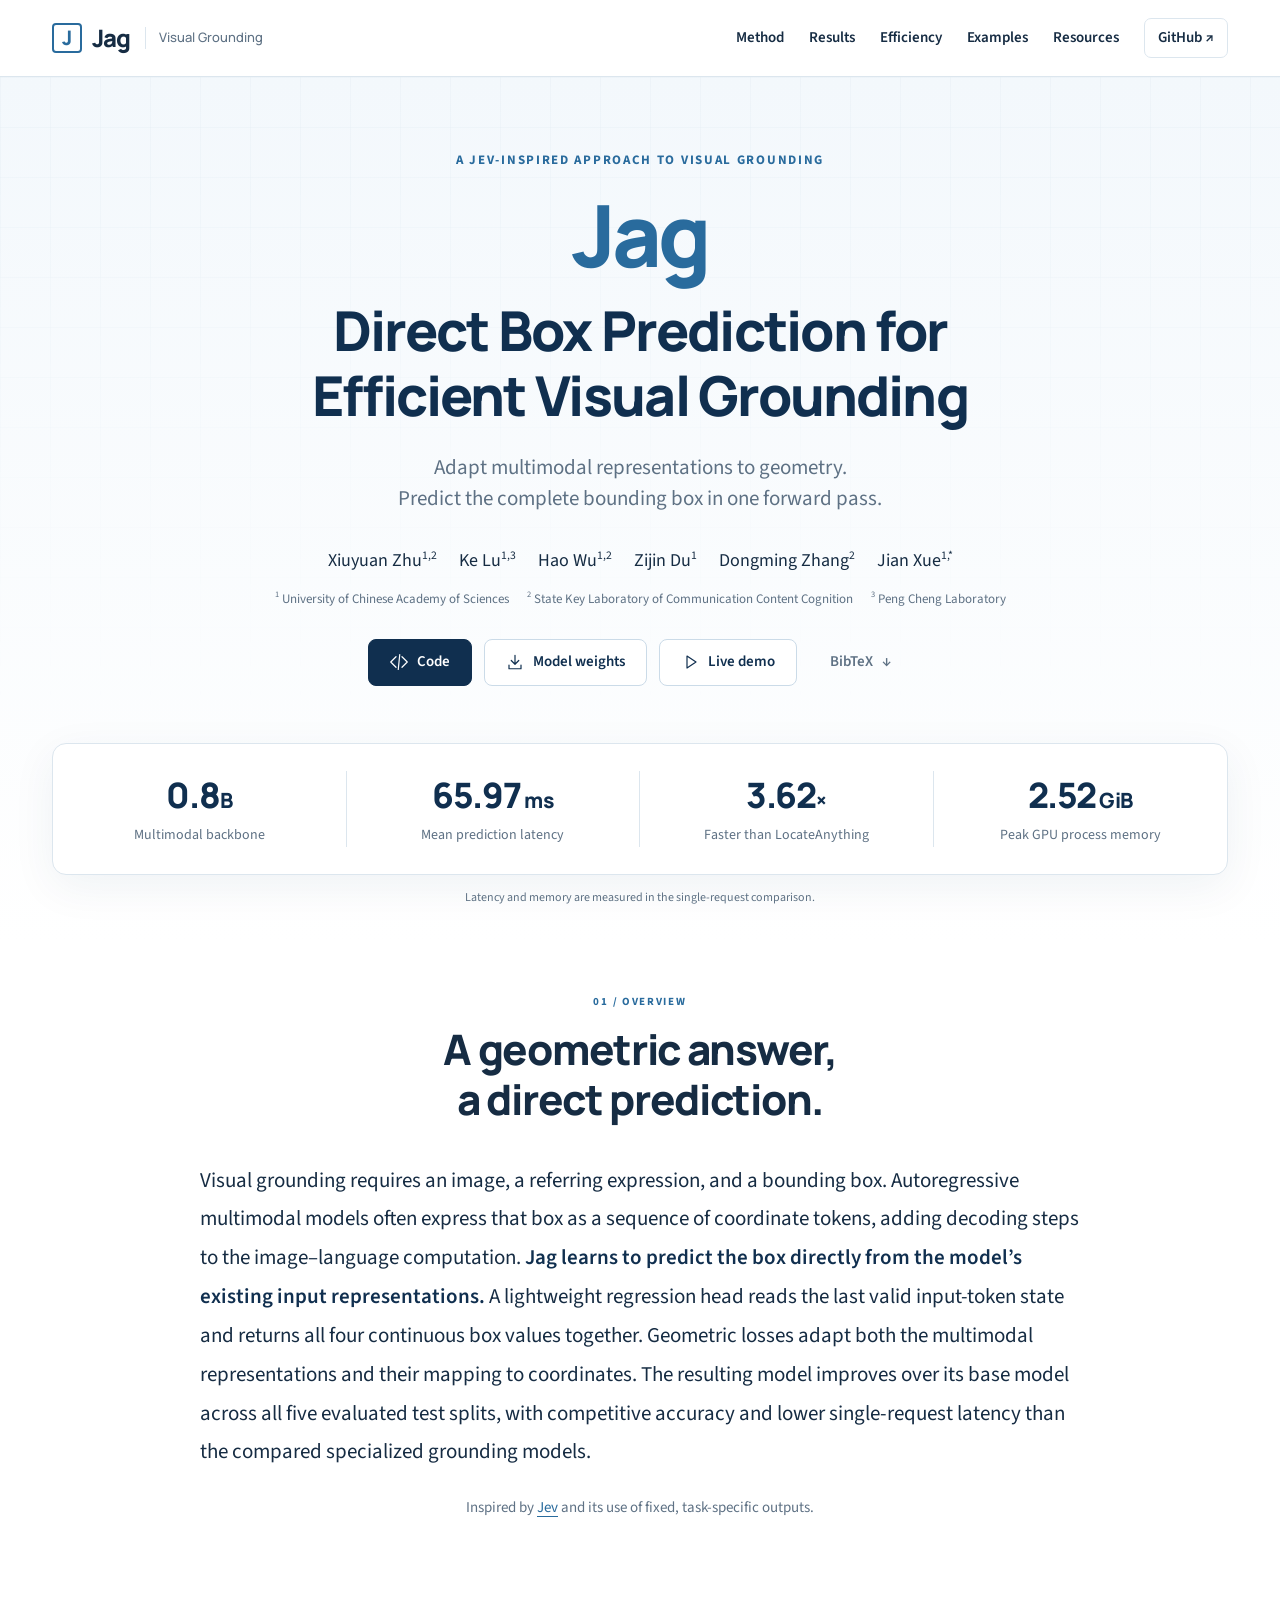
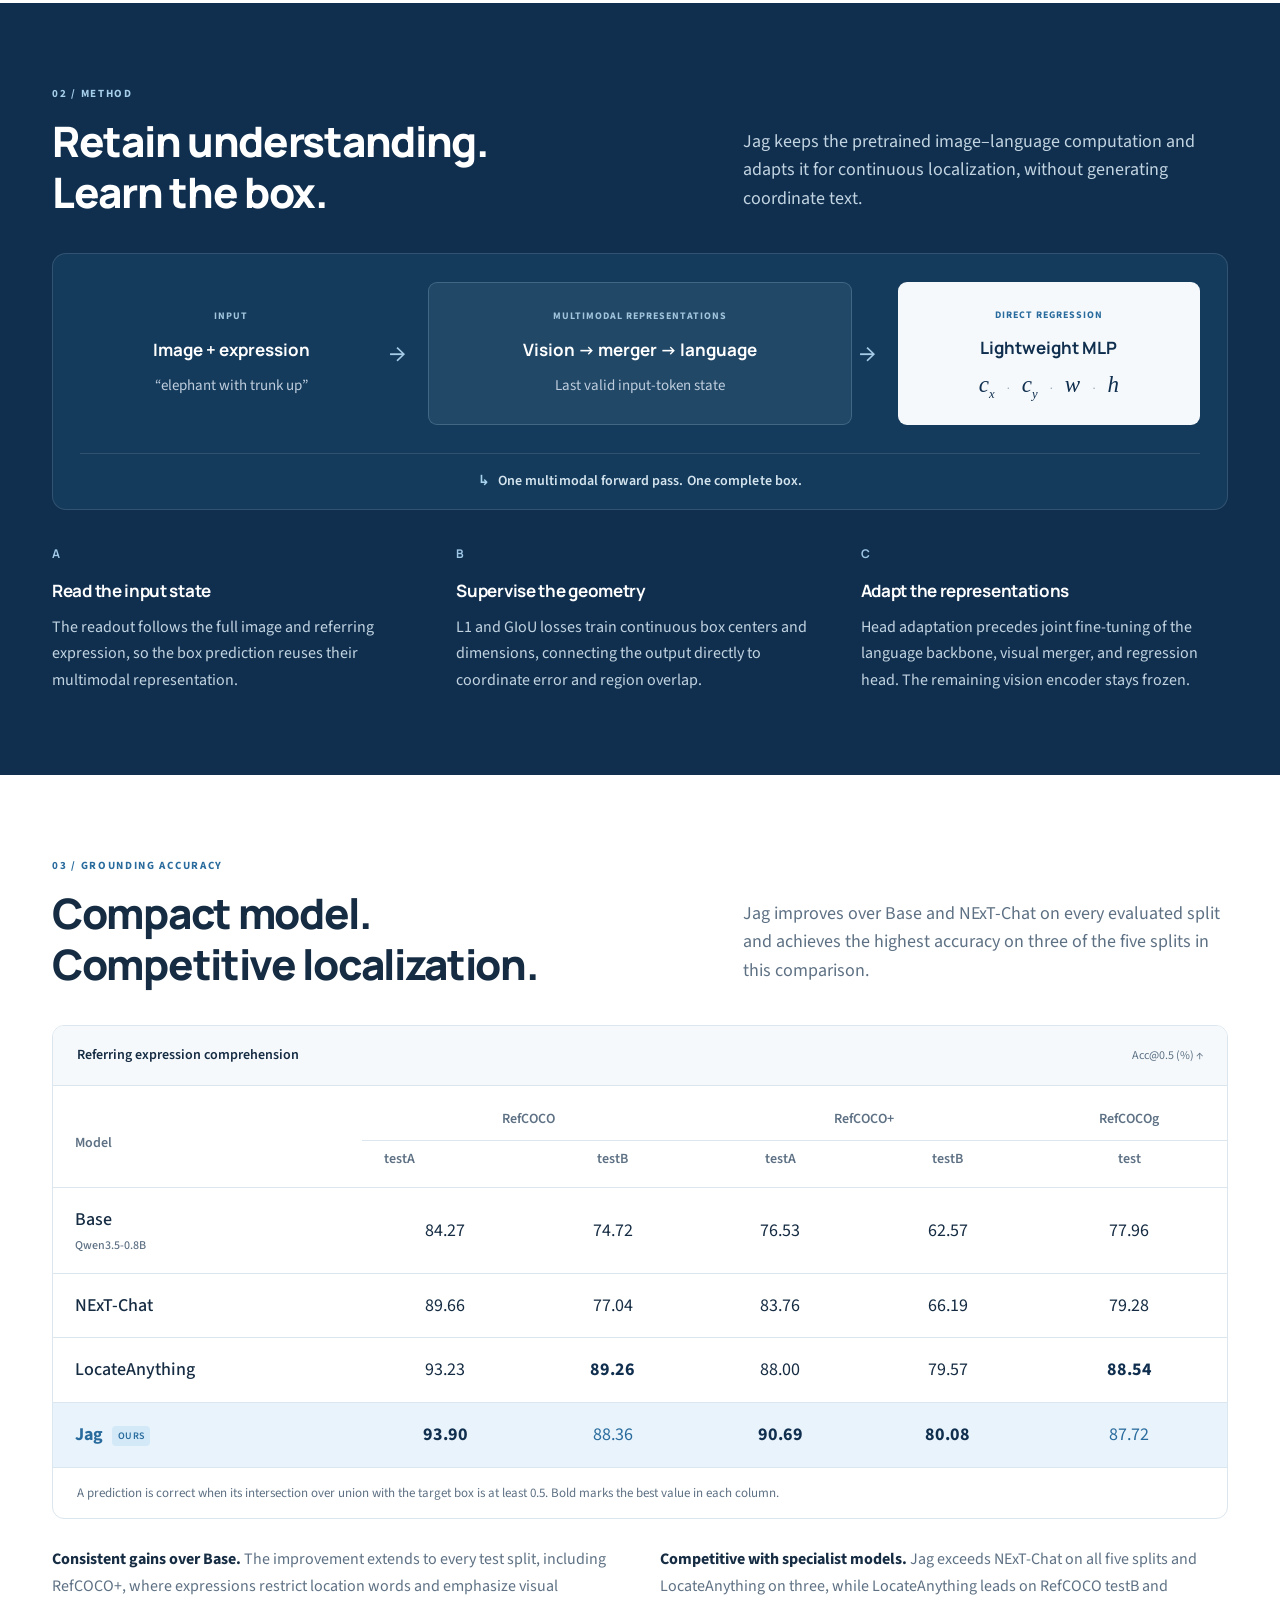
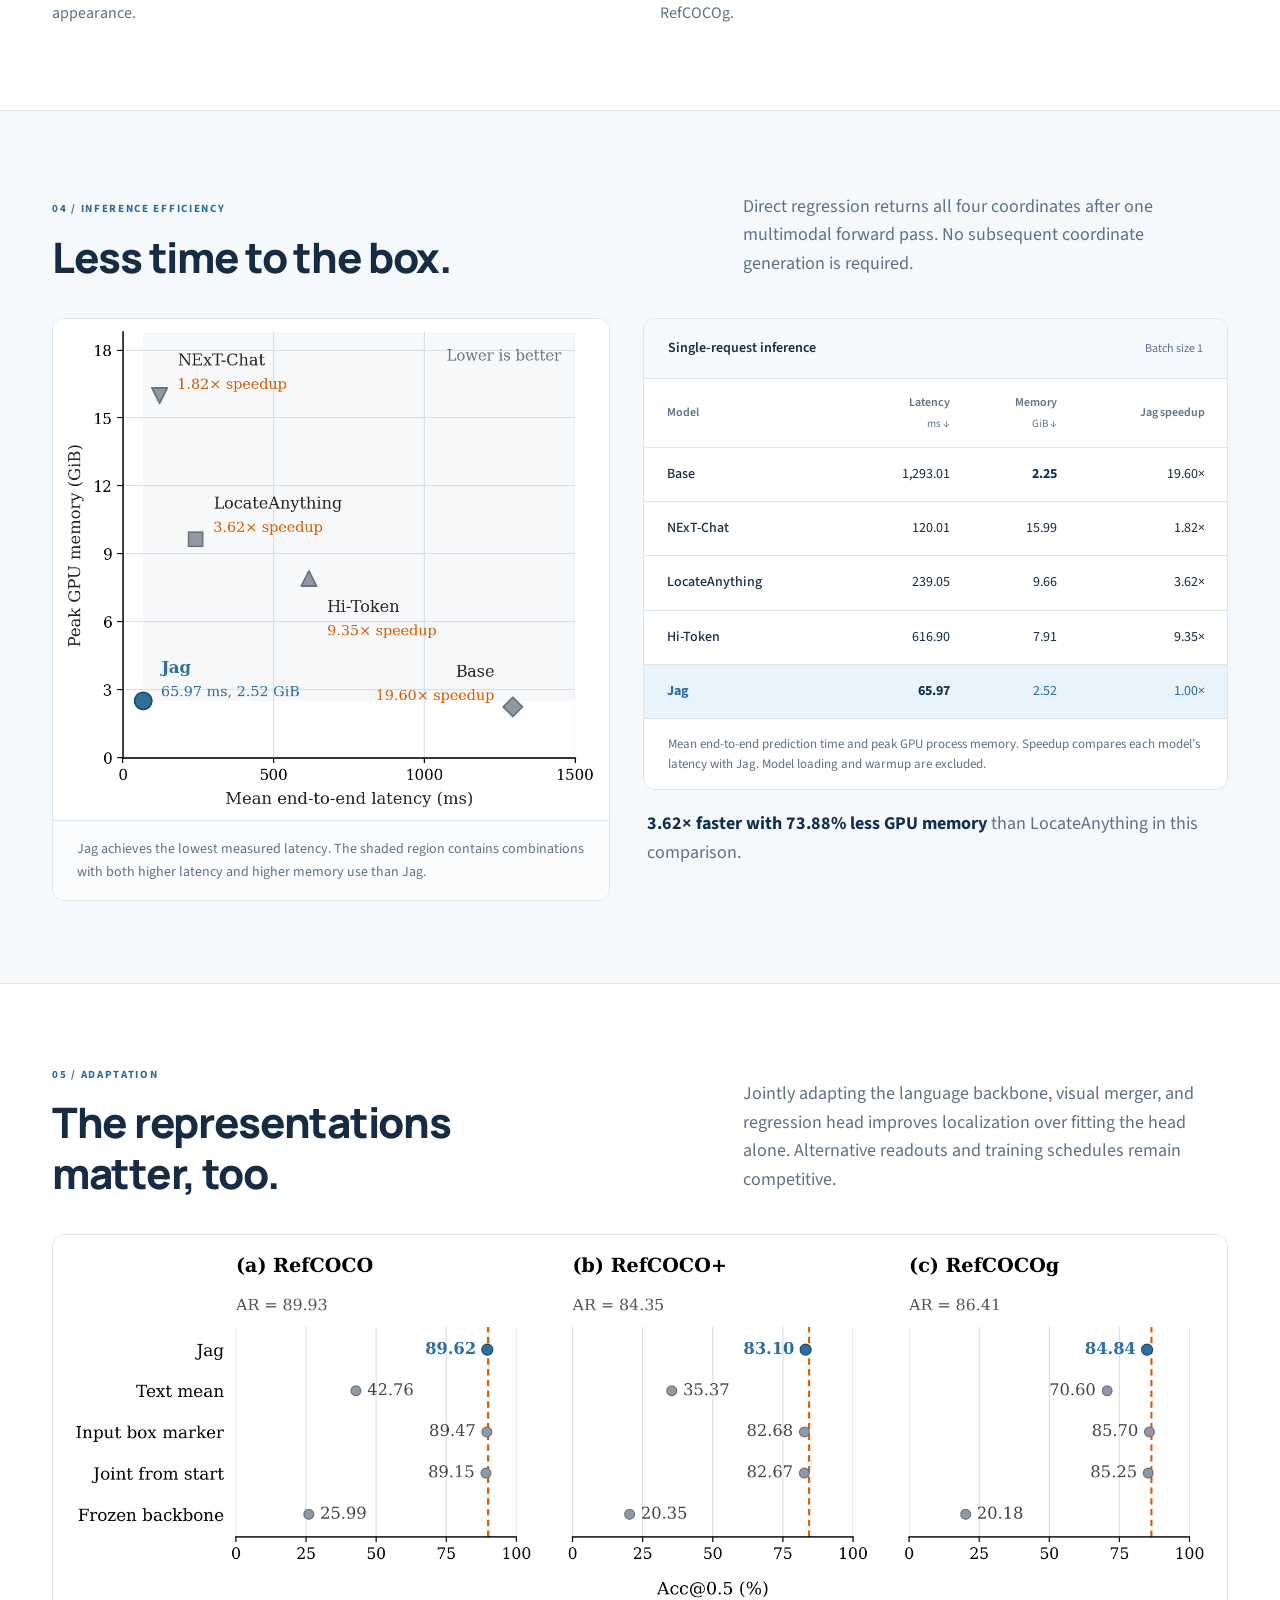
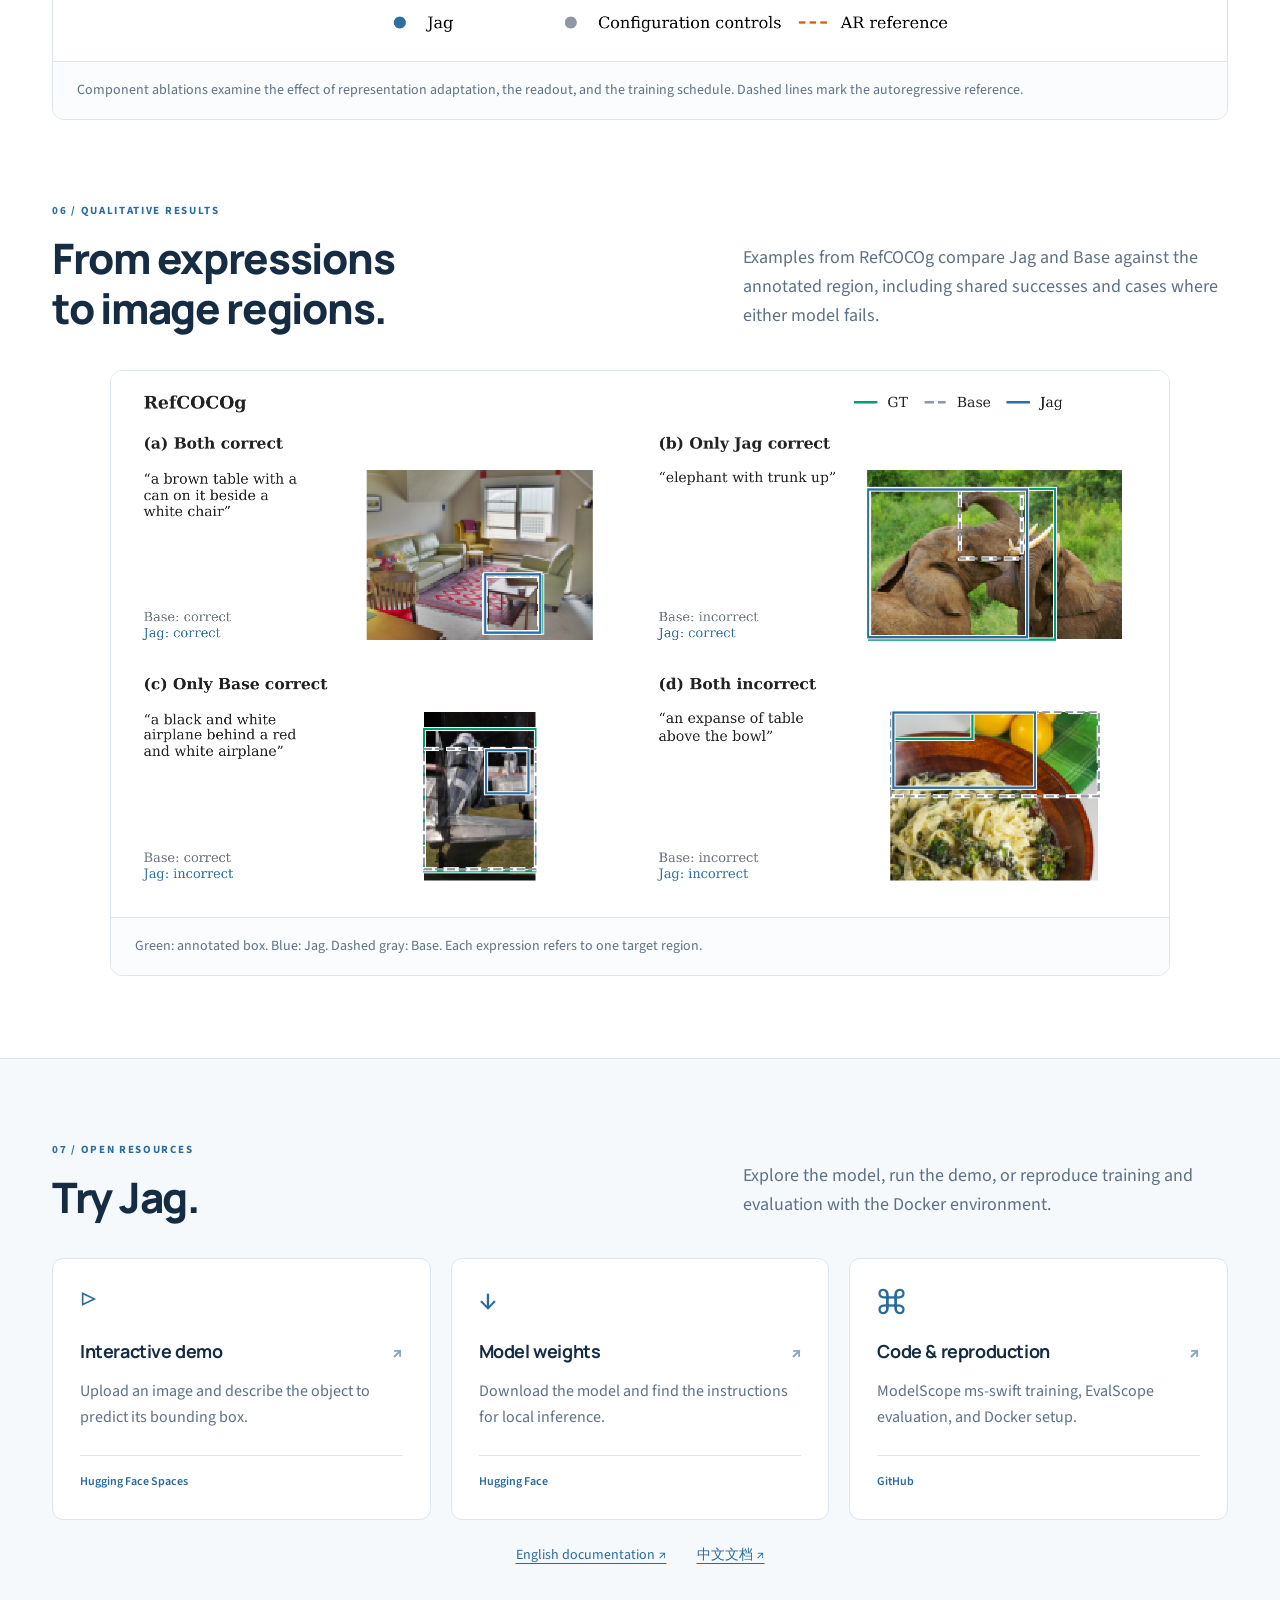
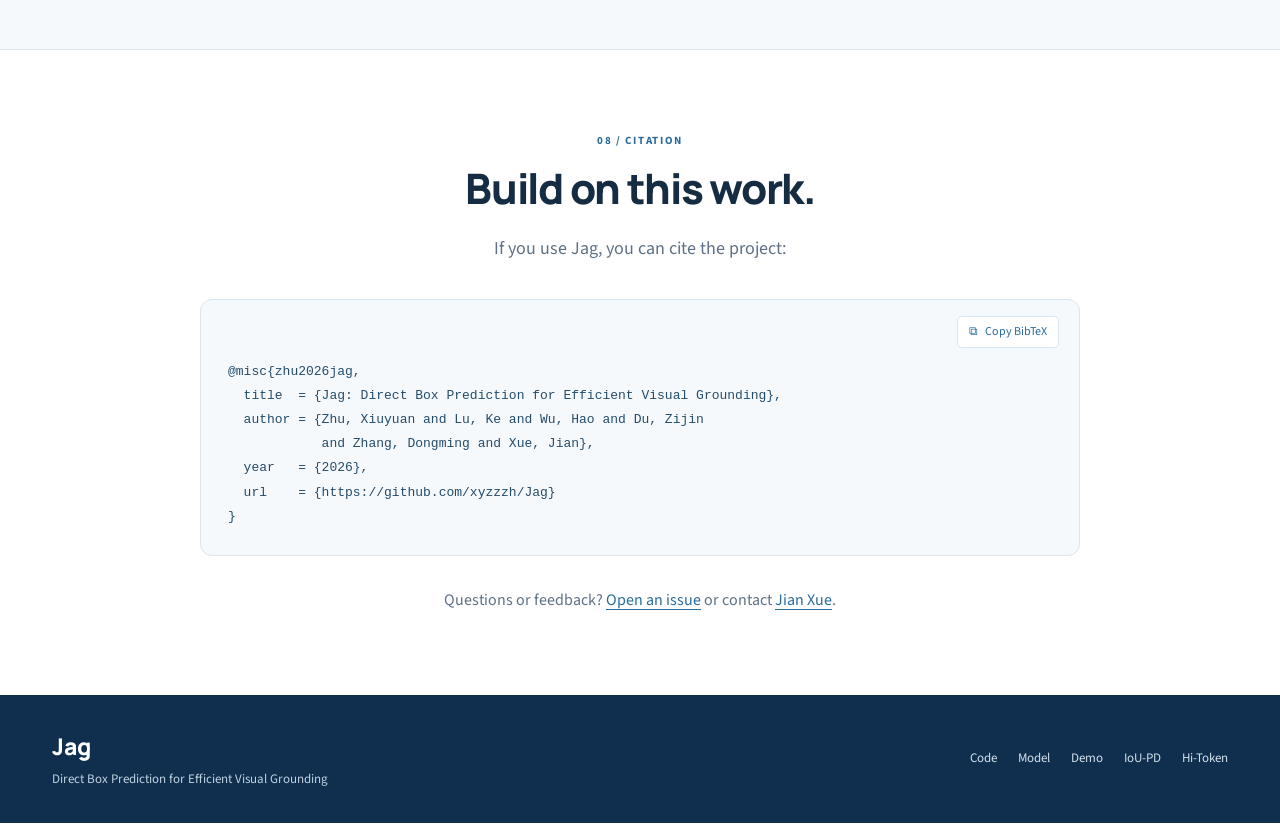
==== index.html @ 65e15e68 "update docs" ====
<!doctype html>
<html lang="en">
<head>
  <meta charset="utf-8">
  <meta name="viewport" content="width=device-width, initial-scale=1">
  <meta name="description" content="Jag adapts a compact multimodal model for direct box prediction. Accurate visual grounding in one forward pass, with lower single-request latency than the compared grounding models.">
  <meta name="theme-color" content="#102f4f">
  <link rel="canonical" href="https://xyzzzh.github.io/Jag/">
  <meta property="og:type" content="website">
  <meta property="og:url" content="https://xyzzzh.github.io/Jag/">
  <meta property="og:title" content="Jag: Direct Box Prediction for Efficient Visual Grounding">
  <meta property="og:description" content="Continuous box prediction from a compact multimodal model. One forward pass, competitive grounding accuracy, and efficient inference.">
  <meta property="og:image" content="https://xyzzzh.github.io/Jag/assets/inference-cost.png">
  <meta name="twitter:card" content="summary_large_image">
  <meta name="twitter:title" content="Jag: Direct Box Prediction for Efficient Visual Grounding">
  <meta name="twitter:description" content="A compact multimodal model for accurate and efficient direct box prediction.">
  <meta name="twitter:image" content="https://xyzzzh.github.io/Jag/assets/inference-cost.png">
  <title>Jag | Direct Box Prediction for Efficient Visual Grounding</title>
  <link rel="icon" type="image/svg+xml" href="assets/favicon.svg">
  <link rel="preconnect" href="https://fonts.googleapis.com">
  <link rel="preconnect" href="https://fonts.gstatic.com" crossorigin>
  <link href="https://fonts.googleapis.com/css2?family=Manrope:wght@400;500;600;700;800&family=Source+Sans+3:wght@400;500;600;700&display=swap" rel="stylesheet">
  <link rel="stylesheet" href="styles.css">
</head>
<body>
  <a class="skip-link" href="#main">Skip to content</a>
  <header class="site-header">
    <div class="nav-shell">
      <a class="brand" href="#top" aria-label="Jag home"><span class="brand-mark" aria-hidden="true">J</span>Jag<span class="brand-description">Visual Grounding</span></a>
      <button class="menu-toggle" type="button" aria-expanded="false" aria-controls="site-nav"><span class="sr-only">Toggle navigation</span><span></span><span></span><span></span></button>
      <nav id="site-nav" class="site-nav" aria-label="Primary navigation">
        <a href="#method">Method</a><a href="#results">Results</a><a href="#efficiency">Efficiency</a><a href="#examples">Examples</a><a href="#resources">Resources</a>
        <a class="nav-code" href="https://github.com/xyzzzh/Jag" target="_blank" rel="noopener">GitHub <span aria-hidden="true">↗</span></a>
      </nav>
    </div>
  </header>

  <main id="main">
    <section class="hero" id="top">
      <div class="hero-grid" aria-hidden="true"></div>
      <div class="container hero-content">
        <p class="eyebrow">A Jev-inspired approach to visual grounding</p>
        <h1><span>Jag</span><br>Direct Box Prediction for<br class="desktop-break"> Efficient Visual Grounding</h1>
        <p class="hero-lead">Adapt multimodal representations to geometry.<br>Predict the complete bounding box in one forward pass.</p>
        <div class="authors" aria-label="Authors">
          <span>Xiuyuan Zhu<sup>1,2</sup></span><span>Ke Lu<sup>1,3</sup></span><span>Hao Wu<sup>1,2</sup></span><span>Zijin Du<sup>1</sup></span><span>Dongming Zhang<sup>2</sup></span><span>Jian Xue<sup>1,*</sup></span>
        </div>
        <div class="affiliations"><span><sup>1</sup> University of Chinese Academy of Sciences</span><span><sup>2</sup> State Key Laboratory of Communication Content Cognition</span><span><sup>3</sup> Peng Cheng Laboratory</span></div>
        <div class="hero-actions" aria-label="Project links">
          <a class="button button-primary" href="https://github.com/xyzzzh/Jag" target="_blank" rel="noopener"><svg aria-hidden="true" viewBox="0 0 24 24"><path d="m8 5-7 7 7 7m8-14 7 7-7 7m-3-17-2 20"/></svg>Code</a>
          <a class="button button-secondary" href="https://huggingface.co/xyzzzh/Jag" target="_blank" rel="noopener"><svg aria-hidden="true" viewBox="0 0 24 24"><path d="M12 3v12m-5-5 5 5 5-5M4 16v5h16v-5"/></svg>Model weights</a>
          <a class="button button-secondary" href="https://huggingface.co/spaces/xyzzzh/Jag" target="_blank" rel="noopener"><svg aria-hidden="true" viewBox="0 0 24 24"><path d="m8 4 12 8-12 8Z"/></svg>Live demo</a>
          <a class="button button-quiet" href="#citation">BibTeX <span aria-hidden="true">↓</span></a>
        </div>
        <div class="hero-stats" aria-label="Measured single-request inference results">
          <div><strong>0.8<span>B</span></strong><span>Multimodal backbone</span></div>
          <div><strong>65.97<span> ms</span></strong><span>Mean prediction latency</span></div>
          <div><strong>3.62<span>×</span></strong><span>Faster than LocateAnything</span></div>
          <div><strong>2.52<span> GiB</span></strong><span>Peak GPU process memory</span></div>
        </div>
        <p class="measurement-caption">Latency and memory are measured in the single-request comparison.</p>
      </div>
    </section>

    <section class="section abstract-section" id="abstract">
      <div class="container narrow">
        <div class="section-heading centered"><span class="section-index">01 / OVERVIEW</span><h2>A geometric answer,<br>a direct prediction.</h2></div>
        <p class="abstract-copy">Visual grounding requires an image, a referring expression, and a bounding box. Autoregressive multimodal models often express that box as a sequence of coordinate tokens, adding decoding steps to the image–language computation. <strong>Jag learns to predict the box directly from the model’s existing input representations.</strong> A lightweight regression head reads the last valid input-token state and returns all four continuous box values together. Geometric losses adapt both the multimodal representations and their mapping to coordinates. The resulting model improves over its base model across all five evaluated test splits, with competitive accuracy and lower single-request latency than the compared specialized grounding models.</p>
        <p class="inspiration">Inspired by <a href="https://typesafe.ai/blog/introducing-system-one-models-and-jev" target="_blank" rel="noopener">Jev</a> and its use of fixed, task-specific outputs.</p>
      </div>
    </section>

    <section class="section method-section" id="method">
      <div class="container">
        <div class="section-heading split-heading"><div><span class="section-index">02 / METHOD</span><h2>Retain understanding.<br>Learn the box.</h2></div><p>Jag keeps the pretrained image–language computation and adapts it for continuous localization, without generating coordinate text.</p></div>
        <div class="method-flow" role="img" aria-label="An image and referring expression enter a compact multimodal backbone. The last valid input state feeds an MLP, which predicts the four normalized box values in one forward pass.">
          <div class="flow-input"><span class="flow-kicker">INPUT</span><strong>Image + expression</strong><span>“elephant with trunk up”</span></div>
          <span class="flow-arrow" aria-hidden="true">→</span>
          <div class="flow-backbone"><span class="flow-kicker">MULTIMODAL REPRESENTATIONS</span><strong>Vision → merger → language</strong><span>Last valid input-token state</span></div>
          <span class="flow-arrow" aria-hidden="true">→</span>
          <div class="flow-output"><span class="flow-kicker">DIRECT REGRESSION</span><strong>Lightweight MLP</strong><span class="box-coordinates">c<sub>x</sub><i>·</i>c<sub>y</sub><i>·</i>w<i>·</i>h</span></div>
          <div class="flow-footer"><span class="forward-icon" aria-hidden="true">↳</span> One multimodal forward pass. One complete box.</div>
        </div>
        <div class="method-notes">
          <article><span class="note-index">A</span><h3>Read the input state</h3><p>The readout follows the full image and referring expression, so the box prediction reuses their multimodal representation.</p></article>
          <article><span class="note-index">B</span><h3>Supervise the geometry</h3><p>L1 and GIoU losses train continuous box centers and dimensions, connecting the output directly to coordinate error and region overlap.</p></article>
          <article><span class="note-index">C</span><h3>Adapt the representations</h3><p>Head adaptation precedes joint fine-tuning of the language backbone, visual merger, and regression head. The remaining vision encoder stays frozen.</p></article>
        </div>
      </div>
    </section>

    <section class="section results-section" id="results">
      <div class="container">
        <div class="section-heading split-heading"><div><span class="section-index">03 / GROUNDING ACCURACY</span><h2>Compact model.<br>Competitive localization.</h2></div><p>Jag improves over Base and NExT-Chat on every evaluated split and achieves the highest accuracy on three of the five splits in this comparison.</p></div>
        <div class="table-card">
          <div class="table-title"><strong>Referring expression comprehension</strong><span>Acc@0.5 (%) ↑</span></div>
          <div class="table-scroll" tabindex="0" role="region" aria-label="Grounding accuracy across five test splits">
            <table class="accuracy-table">
              <thead><tr><th rowspan="2" scope="col">Model</th><th colspan="2" scope="colgroup">RefCOCO</th><th colspan="2" scope="colgroup">RefCOCO+</th><th scope="colgroup">RefCOCOg</th></tr><tr><th scope="col">testA</th><th scope="col">testB</th><th scope="col">testA</th><th scope="col">testB</th><th scope="col">test</th></tr></thead>
              <tbody>
                <tr><th scope="row">Base <small>Qwen3.5-0.8B</small></th><td>84.27</td><td>74.72</td><td>76.53</td><td>62.57</td><td>77.96</td></tr>
                <tr><th scope="row">NExT-Chat</th><td>89.66</td><td>77.04</td><td>83.76</td><td>66.19</td><td>79.28</td></tr>
                <tr><th scope="row">LocateAnything</th><td>93.23</td><td><strong>89.26</strong></td><td>88.00</td><td>79.57</td><td><strong>88.54</strong></td></tr>
                <tr class="ours-row"><th scope="row">Jag <span class="ours-label">Ours</span></th><td><strong>93.90</strong></td><td>88.36</td><td><strong>90.69</strong></td><td><strong>80.08</strong></td><td>87.72</td></tr>
              </tbody>
            </table>
          </div>
          <p class="table-note">A prediction is correct when its intersection over union with the target box is at least 0.5. Bold marks the best value in each column.</p>
        </div>
        <div class="result-observations"><p><strong>Consistent gains over Base.</strong> The improvement extends to every test split, including RefCOCO+, where expressions restrict location words and emphasize visual appearance.</p><p><strong>Competitive with specialist models.</strong> Jag exceeds NExT-Chat on all five splits and LocateAnything on three, while LocateAnything leads on RefCOCO testB and RefCOCOg.</p></div>
      </div>
    </section>

    <section class="section efficiency-section" id="efficiency">
      <div class="container">
        <div class="section-heading split-heading"><div><span class="section-index">04 / INFERENCE EFFICIENCY</span><h2>Less time to the box.</h2></div><p>Direct regression returns all four coordinates after one multimodal forward pass. No subsequent coordinate generation is required.</p></div>
        <div class="efficiency-layout">
          <figure class="paper-figure cost-figure"><a class="figure-zoom" href="assets/inference-cost.png" target="_blank" rel="noopener" aria-label="Open full-size figure"><img src="assets/inference-cost.png" width="976" height="884" loading="lazy" alt="Latency versus peak GPU memory: Jag is the lowest-latency model at 65.97 milliseconds and uses 2.52 GiB, less memory than NExT-Chat, LocateAnything, and Hi-Token. Base uses slightly less memory than Jag."></a><figcaption>Jag achieves the lowest measured latency. The shaded region contains combinations with both higher latency and higher memory use than Jag.</figcaption></figure>
          <div class="cost-data"><div class="table-card"><div class="table-title"><strong>Single-request inference</strong><span>Batch size 1</span></div><div class="table-scroll" tabindex="0" role="region" aria-label="Single-request latency, GPU memory, and Jag speedup"><table class="cost-table"><thead><tr><th scope="col">Model</th><th scope="col">Latency <small>ms ↓</small></th><th scope="col">Memory <small>GiB ↓</small></th><th scope="col">Jag speedup</th></tr></thead><tbody>
            <tr><th scope="row">Base</th><td>1,293.01</td><td><strong>2.25</strong></td><td>19.60×</td></tr>
            <tr><th scope="row">NExT-Chat</th><td>120.01</td><td>15.99</td><td>1.82×</td></tr>
            <tr><th scope="row">LocateAnything</th><td>239.05</td><td>9.66</td><td>3.62×</td></tr>
            <tr><th scope="row">Hi-Token</th><td>616.90</td><td>7.91</td><td>9.35×</td></tr>
            <tr class="ours-row"><th scope="row">Jag</th><td><strong>65.97</strong></td><td>2.52</td><td>1.00×</td></tr>
          </tbody></table></div><p class="table-note">Mean end-to-end prediction time and peak GPU process memory. Speedup compares each model’s latency with Jag. Model loading and warmup are excluded.</p></div><p class="cost-takeaway"><strong>3.62× faster with 73.88% less GPU memory</strong> than LocateAnything in this comparison.</p></div>
        </div>
      </div>
    </section>

    <section class="section analysis-section" id="analysis">
      <div class="container">
        <div class="section-heading split-heading"><div><span class="section-index">05 / ADAPTATION</span><h2>The representations<br>matter, too.</h2></div><p>Jointly adapting the language backbone, visual merger, and regression head improves localization over fitting the head alone. Alternative readouts and training schedules remain competitive.</p></div>
        <figure class="paper-figure"><a class="figure-zoom" href="assets/component-ablation.png" target="_blank" rel="noopener" aria-label="Open full-size figure"><img src="assets/component-ablation.png" width="1978" height="676" loading="lazy" alt="Component ablations comparing joint adaptation, head-only training, readout positions, and training schedules using Acc@0.5."></a><figcaption>Component ablations examine the effect of representation adaptation, the readout, and the training schedule. Dashed lines mark the autoregressive reference.</figcaption></figure>
      </div>
    </section>

    <section class="section examples-section" id="examples">
      <div class="container">
        <div class="section-heading split-heading"><div><span class="section-index">06 / QUALITATIVE RESULTS</span><h2>From expressions<br>to image regions.</h2></div><p>Examples from RefCOCOg compare Jag and Base against the annotated region, including shared successes and cases where either model fails.</p></div>
        <figure class="paper-figure"><a class="figure-zoom" href="assets/qualitative-cases.png" target="_blank" rel="noopener" aria-label="Open full-size figure"><img src="assets/qualitative-cases.png" width="2055" height="1035" loading="lazy" alt="Four RefCOCOg examples: both models correctly localize a table; only Jag correctly localizes an elephant with its trunk up; only Base correctly localizes an airplane; both models fail on an expanse of table above a bowl."></a><figcaption>Green: annotated box. Blue: Jag. Dashed gray: Base. Each expression refers to one target region.</figcaption></figure>
      </div>
    </section>

    <section class="section resources-section" id="resources">
      <div class="container">
        <div class="section-heading split-heading"><div><span class="section-index">07 / OPEN RESOURCES</span><h2>Try Jag.</h2></div><p>Explore the model, run the demo, or reproduce training and evaluation with the Docker environment.</p></div>
        <div class="resource-grid">
          <a class="resource-card" href="https://huggingface.co/spaces/xyzzzh/Jag" target="_blank" rel="noopener"><span class="resource-symbol" aria-hidden="true">▷</span><h3>Interactive demo <span aria-hidden="true">↗</span></h3><p>Upload an image and describe the object to predict its bounding box.</p><small>Hugging Face Spaces</small></a>
          <a class="resource-card" href="https://huggingface.co/xyzzzh/Jag" target="_blank" rel="noopener"><span class="resource-symbol" aria-hidden="true">↓</span><h3>Model weights <span aria-hidden="true">↗</span></h3><p>Download the model and find the instructions for local inference.</p><small>Hugging Face</small></a>
          <a class="resource-card" href="https://github.com/xyzzzh/Jag#quick-start" target="_blank" rel="noopener"><span class="resource-symbol" aria-hidden="true">⌘</span><h3>Code &amp; reproduction <span aria-hidden="true">↗</span></h3><p>ModelScope ms-swift training, EvalScope evaluation, and Docker setup.</p><small>GitHub</small></a>
        </div>
        <p class="documentation-links"><a href="https://github.com/xyzzzh/Jag/blob/main/README.md" target="_blank" rel="noopener">English documentation ↗</a><a href="https://github.com/xyzzzh/Jag/blob/main/README_zh.md" lang="zh-CN" target="_blank" rel="noopener">中文文档 ↗</a></p>
      </div>
    </section>

    <section class="section citation-section" id="citation">
      <div class="container narrow"><div class="section-heading centered"><span class="section-index">08 / CITATION</span><h2>Build on this work.</h2><p>If you use Jag, you can cite the project:</p></div>
        <div class="citation-box"><button class="copy-button" type="button" data-copy="bibtex"><span aria-hidden="true">⧉</span> <span data-copy-label>Copy BibTeX</span></button><pre id="bibtex"><code>@misc{zhu2026jag,
  title  = {Jag: Direct Box Prediction for Efficient Visual Grounding},
  author = {Zhu, Xiuyuan and Lu, Ke and Wu, Hao and Du, Zijin
            and Zhang, Dongming and Xue, Jian},
  year   = {2026},
  url    = {https://github.com/xyzzzh/Jag}
}</code></pre><span class="copy-status sr-only" role="status" aria-live="polite"></span></div>
        <p class="contact">Questions or feedback? <a href="https://github.com/xyzzzh/Jag/issues" target="_blank" rel="noopener">Open an issue</a> or contact <a href="mailto:xuejian@ucas.ac.cn">Jian Xue</a>.</p>
      </div>
    </section>
  </main>
  <footer class="site-footer"><div class="container footer-inner"><div><a class="footer-brand" href="#top">Jag</a><p>Direct Box Prediction for Efficient Visual Grounding</p></div><div class="footer-links"><a href="https://github.com/xyzzzh/Jag" target="_blank" rel="noopener">Code</a><a href="https://huggingface.co/xyzzzh/Jag" target="_blank" rel="noopener">Model</a><a href="https://huggingface.co/spaces/xyzzzh/Jag" target="_blank" rel="noopener">Demo</a><a href="https://xyzzzh.github.io/IoU-PD/" target="_blank" rel="noopener">IoU-PD</a><a href="https://xyzzzh.github.io/Hi-Token/" target="_blank" rel="noopener">Hi-Token</a></div></div></footer>
  <script src="script.js"></script>
</body>
</html>
---- styles.css ----
:root{--ink:#162c43;--muted:#5e7184;--navy:#102f4f;--blue:#296b9d;--blue-soft:#e9f3fb;--pale:#f5f9fc;--line:#dce6ee;--orange:#cd7529;--white:#fff;--container:1176px;--sans:"Source Sans 3",system-ui,-apple-system,BlinkMacSystemFont,"Segoe UI",sans-serif;--heading:"Manrope",var(--sans)}
*{box-sizing:border-box}html{scroll-behavior:smooth;scroll-padding-top:90px}body{margin:0;color:var(--ink);background:var(--white);font-family:var(--sans);font-size:18px;line-height:1.65;text-rendering:optimizeLegibility}a{color:inherit;text-underline-offset:4px}button{font:inherit}img{display:block;max-width:100%;height:auto}button,a{-webkit-tap-highlight-color:transparent}button:focus-visible,a:focus-visible,[tabindex]:focus-visible{outline:3px solid #317baa;outline-offset:5px}h1,h2,h3,p,figure{margin:0}h1,h2,h3{font-family:var(--heading)}a:hover{color:var(--blue)}sup{font-size:.65em;line-height:0;position:relative;vertical-align:super}strong{font-weight:700}.container{width:min(calc(100% - 48px),var(--container));margin:0 auto}.narrow{max-width:880px}.sr-only{position:absolute;width:1px;height:1px;padding:0;margin:-1px;overflow:hidden;clip:rect(0,0,0,0);white-space:nowrap;border:0}.skip-link{position:fixed;z-index:1000;top:12px;left:12px;padding:10px 16px;color:white;background:var(--navy);transform:translateY(-160%);border-radius:6px}.skip-link:focus{transform:translateY(0)}
.site-header{position:sticky;z-index:50;top:0;background:rgba(255,255,255,.95);border-bottom:1px solid var(--line);backdrop-filter:blur(16px)}.nav-shell{width:min(calc(100% - 48px),var(--container));height:76px;margin:auto;display:flex;align-items:center;justify-content:space-between;gap:24px}.brand{display:flex;align-items:center;gap:10px;font-family:var(--heading);font-weight:800;font-size:24px;letter-spacing:-.8px;text-decoration:none}.brand-mark{width:30px;height:30px;border:2px solid var(--blue);border-radius:4px;display:grid;place-items:center;color:var(--blue);font-size:20px;line-height:1}.brand-description{padding-left:13px;margin-left:4px;border-left:1px solid var(--line);font-size:13px;font-weight:500;letter-spacing:.05px;color:var(--muted)}.site-nav{display:flex;align-items:center;gap:25px}.site-nav a{font-size:15px;font-weight:600;text-decoration:none}.site-nav a:hover{color:var(--blue)}.site-nav .nav-code{border:1px solid var(--line);border-radius:7px;padding:7px 13px}.menu-toggle{display:none;background:none;border:0;padding:10px;cursor:pointer}.menu-toggle>span:not(.sr-only){display:block;width:22px;height:2px;background:var(--navy);margin:4px}
.hero{position:relative;overflow:hidden;background:linear-gradient(180deg,#f3f8fc 0%,#fff 100%);padding:73px 0 36px}.hero-grid{position:absolute;inset:0;pointer-events:none;background-image:linear-gradient(#b6cdda26 1px,transparent 1px),linear-gradient(90deg,#b6cdda26 1px,transparent 1px);background-size:50px 50px;mask-image:linear-gradient(#0009,transparent 73%)}.hero-content{position:relative;text-align:center}.eyebrow{color:var(--blue);font-size:13px;font-weight:700;letter-spacing:1.7px;text-transform:uppercase;margin-bottom:15px}h1{font-size:clamp(31px,4.4vw,55px);font-weight:800;line-height:1.18;letter-spacing:-1.7px;color:var(--navy)}h1>span{font-size:1.56em;letter-spacing:-4px;color:var(--blue);line-height:1.15;display:inline-block;margin-bottom:13px}.hero-lead{margin-top:24px;color:var(--muted);font-size:21px;line-height:1.5}.authors{display:flex;justify-content:center;flex-wrap:wrap;gap:8px 22px;font-size:18px;margin:31px auto 13px}.affiliations{display:flex;justify-content:center;flex-wrap:wrap;gap:4px 18px;font-size:13px;color:var(--muted);max-width:940px;margin:auto}.hero-actions{display:flex;align-items:center;justify-content:center;flex-wrap:wrap;gap:12px;margin-top:29px}.button{display:inline-flex;align-items:center;justify-content:center;gap:9px;min-height:46px;border-radius:8px;padding:10px 21px;text-decoration:none;font-size:15px;font-weight:600;transition:transform .15s,background .15s}.button:hover{transform:translateY(-2px)}.button svg{width:18px;height:18px;fill:none;stroke:currentColor;stroke-width:1.6;stroke-linejoin:round;stroke-linecap:round}.button-primary{color:white;background:var(--navy);border:1px solid var(--navy)}.button-primary:hover{color:white;background:#1c4a72}.button-secondary{color:var(--navy);border:1px solid #cbdbe8;background:white}.button-secondary:hover{background:var(--blue-soft)}.button-quiet{color:var(--muted)}.hero-stats{display:grid;grid-template-columns:repeat(4,1fr);margin-top:57px;background:white;border:1px solid var(--line);border-radius:14px;box-shadow:0 12px 44px #163d5910;padding:27px 0}.hero-stats>div{display:flex;flex-direction:column;align-items:center;padding:0 12px;border-right:1px solid var(--line)}.hero-stats>div:last-child{border-right:0}.hero-stats strong{font-family:var(--heading);font-size:35px;font-weight:800;letter-spacing:-1.3px;color:var(--navy);line-height:1.4}.hero-stats strong span{font-size:.6em;letter-spacing:-.4px}.hero-stats>div>span{font-size:14px;color:var(--muted);margin-top:4px}.measurement-caption{font-size:12px;color:var(--muted);margin-top:13px}
.section{padding:82px 0;scroll-margin-top:15px}.section-heading{margin-bottom:36px}.section-index{display:block;font-size:11px;font-weight:700;letter-spacing:1.7px;color:var(--blue);margin-bottom:13px}h2{font-size:clamp(29px,3.5vw,42px);line-height:1.2;font-weight:800;letter-spacing:-1.3px}.centered{text-align:center}.section-heading>p{margin-top:20px;color:var(--muted)}.split-heading{display:flex;justify-content:space-between;align-items:flex-end;gap:60px}.split-heading>div{flex:1}.split-heading>p{flex:1;max-width:485px;color:var(--muted);font-size:18px;line-height:1.6;margin:0;padding-bottom:3px}.abstract-section{padding-top:49px}.abstract-copy{font-size:21px;line-height:1.85}.abstract-copy strong{color:var(--navy);font-weight:600}.inspiration{margin-top:25px;font-size:15px;color:var(--muted);text-align:center}.inspiration a{color:var(--blue)}.method-section{background:var(--navy);color:white;position:relative}.method-section .section-index{color:#a6cfe9}.method-section .split-heading>p{color:#c2d4e1}.method-flow{display:grid;grid-template-columns:1fr 32px 1.4fr 32px 1fr;align-items:stretch;background:#153b5c;border:1px solid #58748c6b;border-radius:14px;padding:28px 27px 0;overflow:hidden;gap:7px}.flow-input,.flow-backbone,.flow-output{display:flex;flex-direction:column;justify-content:center;gap:12px;min-height:143px;padding:12px 8px;text-align:center}.flow-kicker{font-size:10px;letter-spacing:1px;color:#a1c5dd;font-weight:700}.method-flow strong{font-family:var(--heading);font-size:17px;line-height:1.5}.flow-input>span:last-child,.flow-backbone>span:last-child{font-size:15px;color:#bfcede}.flow-backbone{background:#214867;border:1px solid #7196b266;border-radius:9px}.flow-output{background:#f5f9fc;color:var(--navy);border-radius:9px}.flow-output .flow-kicker{color:var(--blue)}.flow-arrow{align-self:center;font-size:27px;color:#a7cce8}.box-coordinates{font-family:Georgia,serif;font-size:23px;font-style:italic;line-height:1}.box-coordinates sub{font-size:.55em}.box-coordinates i{color:#9cabb8;font-size:13px;margin:0 12px}.flow-footer{grid-column:1/-1;text-align:center;font-size:14px;font-weight:600;letter-spacing:.1px;margin-top:21px;padding:16px;border-top:1px solid #7895aa42;color:#d4e5ef}.forward-icon{color:#a8d3ee;margin-right:5px}.method-notes{display:grid;grid-template-columns:repeat(3,1fr);gap:37px;margin-top:34px}.note-index{display:block;color:#9ec8e6;font-family:var(--heading);font-size:12px;font-weight:700;margin-bottom:13px}.method-notes h3{font-size:17px;font-weight:700;margin-bottom:9px;letter-spacing:-.3px}.method-notes p{font-size:16px;line-height:1.65;color:#c2d4e1}
.table-card{border:1px solid var(--line);border-radius:12px;overflow:hidden;background:white}.table-title{display:flex;align-items:center;justify-content:space-between;gap:15px;padding:18px 24px;background:var(--pale);border-bottom:1px solid var(--line);font-size:14px}.table-title strong{font-weight:600}.table-title>span{font-size:12px;color:var(--muted)}.table-scroll{overflow:auto}table{width:100%;border-collapse:collapse;font-variant-numeric:tabular-nums}th,td{text-align:right;padding:17px 22px;white-space:nowrap;border-bottom:1px solid var(--line);font-size:18px}thead th{font-weight:600;font-size:14px;color:var(--muted)}thead tr:first-child th{padding-top:22px;padding-bottom:9px}thead tr:last-child th{padding-top:7px;padding-bottom:16px}th:first-child,td:first-child{text-align:left}tbody th{font-weight:500}tbody th small{display:block;font-size:12px;color:var(--muted);margin-top:1px}thead th:not(:first-child){text-align:center}td strong{font-weight:700;color:var(--navy)}.accuracy-table tbody td{text-align:center}.ours-row{background:var(--blue-soft)}.ours-row th,.ours-row td{color:var(--blue)}.ours-row th{font-weight:700}.ours-label{display:inline-block;font-size:10px;line-height:1.6;font-weight:600;letter-spacing:.3px;text-transform:uppercase;vertical-align:middle;margin-left:5px;color:var(--blue);background:#d4e9f8;padding:2px 6px;border-radius:4px}tbody tr:last-child th,tbody tr:last-child td{border-bottom:0}.table-note{padding:15px 24px;font-size:13px;line-height:1.55;color:var(--muted);border-top:1px solid var(--line)}.result-observations{display:grid;grid-template-columns:1fr 1fr;gap:40px;margin-top:27px}.result-observations p{font-size:16px;line-height:1.7;color:var(--muted)}.result-observations strong{color:var(--ink)}
.efficiency-section{background:var(--pale);border-top:1px solid var(--line);border-bottom:1px solid var(--line)}.efficiency-layout{display:grid;grid-template-columns:1fr 1.05fr;gap:33px;align-items:start}.paper-figure{border:1px solid var(--line);border-radius:12px;overflow:hidden;background:white}.paper-figure img{width:100%;padding:19px;background:white}.paper-figure figcaption{padding:17px 24px;font-size:14px;line-height:1.6;color:var(--muted);background:#fbfcfd;border-top:1px solid var(--line)}.cost-figure img{padding:10px 12px}.cost-table th,.cost-table td{padding:15px 14px;font-size:14px}.cost-table th:first-child{padding-left:23px}.cost-table th:last-child,.cost-table td:last-child{padding-right:22px}.cost-table thead th{font-size:12px;white-space:normal;line-height:1.4;text-align:right;padding-top:16px!important;padding-bottom:16px!important}.cost-table thead th:first-child{text-align:left}.cost-table thead small{display:block;font-size:11px;font-weight:400;margin-top:4px}.cost-takeaway{margin:20px 4px 0;font-size:18px;color:var(--muted);line-height:1.6}.cost-takeaway strong{color:var(--navy)}.analysis-section{padding-bottom:0}.examples-section .paper-figure img{padding:14px}.examples-section .paper-figure{max-width:1060px;margin:auto}.resources-section{background:var(--pale);border-top:1px solid var(--line);border-bottom:1px solid var(--line)}.resource-grid{display:grid;grid-template-columns:repeat(3,1fr);gap:20px}.resource-card{display:block;text-decoration:none;border:1px solid var(--line);border-radius:11px;background:white;padding:27px;transition:transform .15s,border-color .15s;display:flex;flex-direction:column}.resource-card:hover{transform:translateY(-3px);border-color:#8eb4cf}.resource-symbol{font-size:29px;color:var(--blue);font-weight:500;margin-bottom:22px;line-height:1}.resource-card h3{font-size:18px;font-weight:700;letter-spacing:-.4px;margin-bottom:12px;display:flex;justify-content:space-between;gap:7px}.resource-card h3>span{color:#8ba9bf}.resource-card p{font-size:16px;color:var(--muted);line-height:1.6}.resource-card small{font-size:12px;font-weight:600;color:var(--blue);margin-top:25px;padding-top:16px;border-top:1px solid var(--line)}.documentation-links{display:flex;justify-content:center;gap:30px;flex-wrap:wrap;margin-top:24px;font-size:14px;color:var(--blue)}.citation-box{position:relative;border:1px solid var(--line);border-radius:12px;background:#f6f9fc;padding:60px 27px 26px}.citation-box pre{margin:0;overflow:auto;color:#244c6b;font-size:13px;line-height:1.85;tab-size:2}.citation-box code{font-family:"SFMono-Regular",Consolas,"Liberation Mono",monospace}.copy-button{position:absolute;top:16px;right:20px;display:inline-flex;gap:7px;align-items:center;border:1px solid var(--line);border-radius:5px;background:white;padding:5px 11px;font-size:12px;color:var(--blue);cursor:pointer}.copy-button:hover{background:var(--blue-soft)}.contact{font-size:16px;text-align:center;color:var(--muted);margin-top:31px}.contact a{color:var(--blue)}.site-footer{background:var(--navy);color:white;padding:33px 0}.footer-inner{display:flex;align-items:center;justify-content:space-between;gap:30px}.footer-brand{font-family:var(--heading);font-size:23px;font-weight:800;text-decoration:none}.footer-inner p{color:#bed1e0;font-size:13px;margin-top:3px}.footer-links{display:flex;gap:21px;flex-wrap:wrap}.footer-links a{color:#d0dfeb;font-size:13px;text-decoration:none}.footer-links a:hover{color:white;text-decoration:underline}
@media(min-width:1400px){.hero{padding-top:89px}}@media(max-width:1100px){.brand-description{display:none}.site-nav{gap:21px}.hero-stats strong{font-size:31px}.efficiency-layout{grid-template-columns:1fr 1.12fr;gap:22px}.cost-table th,.cost-table td{padding-left:10px;padding-right:10px}.cost-table th:first-child{padding-left:17px}.cost-table th:last-child,.cost-table td:last-child{padding-right:16px}.split-heading{gap:35px}.method-flow{padding-left:16px;padding-right:16px}.method-flow strong{font-size:15px}.flow-kicker{font-size:9px}.flow-input>span:last-child,.flow-backbone>span:last-child{font-size:13px}}
@media(max-width:800px){.nav-shell{height:66px}.site-nav{gap:16px}.site-nav a{font-size:13px}.hero{padding-top:48px}.hero-lead{font-size:18px}.authors{font-size:16px;gap:9px 18px}.hero-stats{grid-template-columns:repeat(2,1fr);row-gap:25px;margin-top:39px}.hero-stats>div:nth-child(2){border-right:0}.hero-stats strong{font-size:30px}.section{padding:60px 0}.abstract-section{padding-top:35px}.section-heading{margin-bottom:28px}.split-heading{display:block}.split-heading>p{max-width:unset;margin-top:20px;font-size:17px}.abstract-copy{font-size:19px}.efficiency-layout{grid-template-columns:1fr;gap:23px}.cost-figure{max-width:550px;justify-self:center}.cost-table th,.cost-table td{padding:15px 22px;font-size:16px}.cost-table thead th{font-size:13px}.cost-table thead small{font-size:12px}.method-flow{grid-template-columns:1fr 24px 1.15fr 24px 1fr;padding:17px 11px 0;gap:4px}.method-flow strong{font-size:13px}.flow-input>span:last-child,.flow-backbone>span:last-child{font-size:12px}.flow-kicker{font-size:8px}.box-coordinates{font-size:21px}.box-coordinates i{margin:0 8px}.method-notes{gap:20px}.method-notes p{font-size:14px}.method-notes h3{font-size:15px}.result-observations{gap:25px}.analysis-section{padding-bottom:0}.resource-grid{gap:13px}.resource-card{padding:20px}.resource-card h3{font-size:16px}.resource-card p{font-size:14px}.footer-inner{align-items:flex-start;flex-direction:column;gap:22px}}
@media(max-width:620px){html{scroll-padding-top:77px}.container,.nav-shell{width:calc(100% - 36px)}.brand-description{display:inline;font-size:12px}.site-nav{display:none;position:absolute;left:0;right:0;top:66px;background:white;flex-direction:column;align-items:stretch;gap:0;padding:9px 18px 17px;border-bottom:1px solid var(--line);box-shadow:0 14px 20px #1738510b}.site-nav.is-open{display:flex}.site-nav a{padding:12px 14px;font-size:16px}.site-nav .nav-code{margin:9px 13px 0;text-align:center;padding:9px 13px}.menu-toggle{display:block}.hero{padding-top:40px;padding-bottom:22px}.eyebrow{font-size:10px;letter-spacing:1.25px}.desktop-break{display:none}h1{font-size:31px;letter-spacing:-1px;line-height:1.2}h1>span{font-size:2em;letter-spacing:-3px;margin-bottom:16px}.hero-lead{font-size:17px;margin-top:22px}.authors{margin-top:24px;font-size:15px;gap:6px 15px;max-width:400px}.affiliations{font-size:11px;line-height:1.7;gap:2px}.hero-actions{gap:9px;margin-top:24px}.button{font-size:13px;min-height:42px;padding:9px 15px}.button svg{width:15px;height:15px}.hero-stats{margin-top:32px;padding:20px 0;row-gap:23px;border-radius:10px}.hero-stats strong{font-size:27px}.hero-stats>div>span{font-size:11px;margin-top:3px}.measurement-caption{font-size:10px}.section{padding:49px 0}.abstract-section{padding-top:27px}.section-index{font-size:10px;margin-bottom:11px}h2{font-size:29px;letter-spacing:-.8px}.abstract-copy{font-size:18px;line-height:1.8}.inspiration{font-size:14px}.section-heading{margin-bottom:25px}.split-heading>p{font-size:16px}.method-flow{grid-template-columns:1fr;padding:20px 20px 0;gap:12px}.flow-input,.flow-backbone,.flow-output{min-height:115px;padding:15px;gap:8px}.flow-arrow{transform:rotate(90deg);font-size:24px;line-height:1;justify-self:center}.method-flow strong{font-size:18px}.flow-input>span:last-child,.flow-backbone>span:last-child{font-size:15px}.flow-kicker{font-size:9px}.box-coordinates{font-size:23px}.box-coordinates i{margin:0 15px}.flow-footer{margin-top:0;font-size:12px;padding-left:0;padding-right:0}.method-notes{grid-template-columns:1fr;gap:25px;margin-top:27px}.note-index{margin-bottom:6px}.method-notes h3{font-size:17px;margin-bottom:7px}.method-notes p{font-size:16px}.table-title{padding:15px 17px;align-items:flex-start;font-size:13px;gap:12px}.table-title>span{font-size:11px;white-space:nowrap}.accuracy-table th,.accuracy-table td{padding:16px 17px;font-size:16px}.accuracy-table thead th{font-size:13px}.accuracy-table th:first-child{position:sticky;left:0;background:white;box-shadow:1px 0 0 var(--line);z-index:1}.accuracy-table .ours-row th{background:var(--blue-soft)}.accuracy-table tbody th small{font-size:10px}.table-note{padding:13px 17px;font-size:12px}.result-observations{grid-template-columns:1fr;gap:19px;margin-top:22px}.result-observations p{font-size:15px}.paper-figure img{padding:8px}.paper-figure figcaption{font-size:12px;padding:13px 17px}.cost-table th,.cost-table td{padding:14px 12px;font-size:13px}.cost-table thead th{font-size:11px}.cost-table thead small{font-size:10px}.cost-table th:first-child{padding-left:15px}.cost-table th:last-child,.cost-table td:last-child{padding-right:15px}.cost-takeaway{font-size:16px;margin-top:17px}.analysis-section{padding-bottom:0}.resource-grid{grid-template-columns:1fr;gap:15px}.resource-card{padding:23px}.resource-symbol{margin-bottom:17px}.resource-card h3{font-size:18px}.resource-card p{font-size:16px}.resource-card small{margin-top:20px}.documentation-links{gap:20px;font-size:13px}.citation-box{padding:58px 18px 20px}.citation-box pre{font-size:11px;line-height:1.8}.contact{font-size:14px;margin-top:25px}.footer-inner p{font-size:12px}.footer-links{gap:21px}.footer-links a{font-size:12px}.site-footer{padding:26px 0}}
@media(prefers-reduced-motion:reduce){html{scroll-behavior:auto}*,*::before,*::after{transition:none!important;animation:none!important}}

.figure-zoom{display:block;cursor:zoom-in}.figure-zoom:focus-visible{outline-offset:-4px}
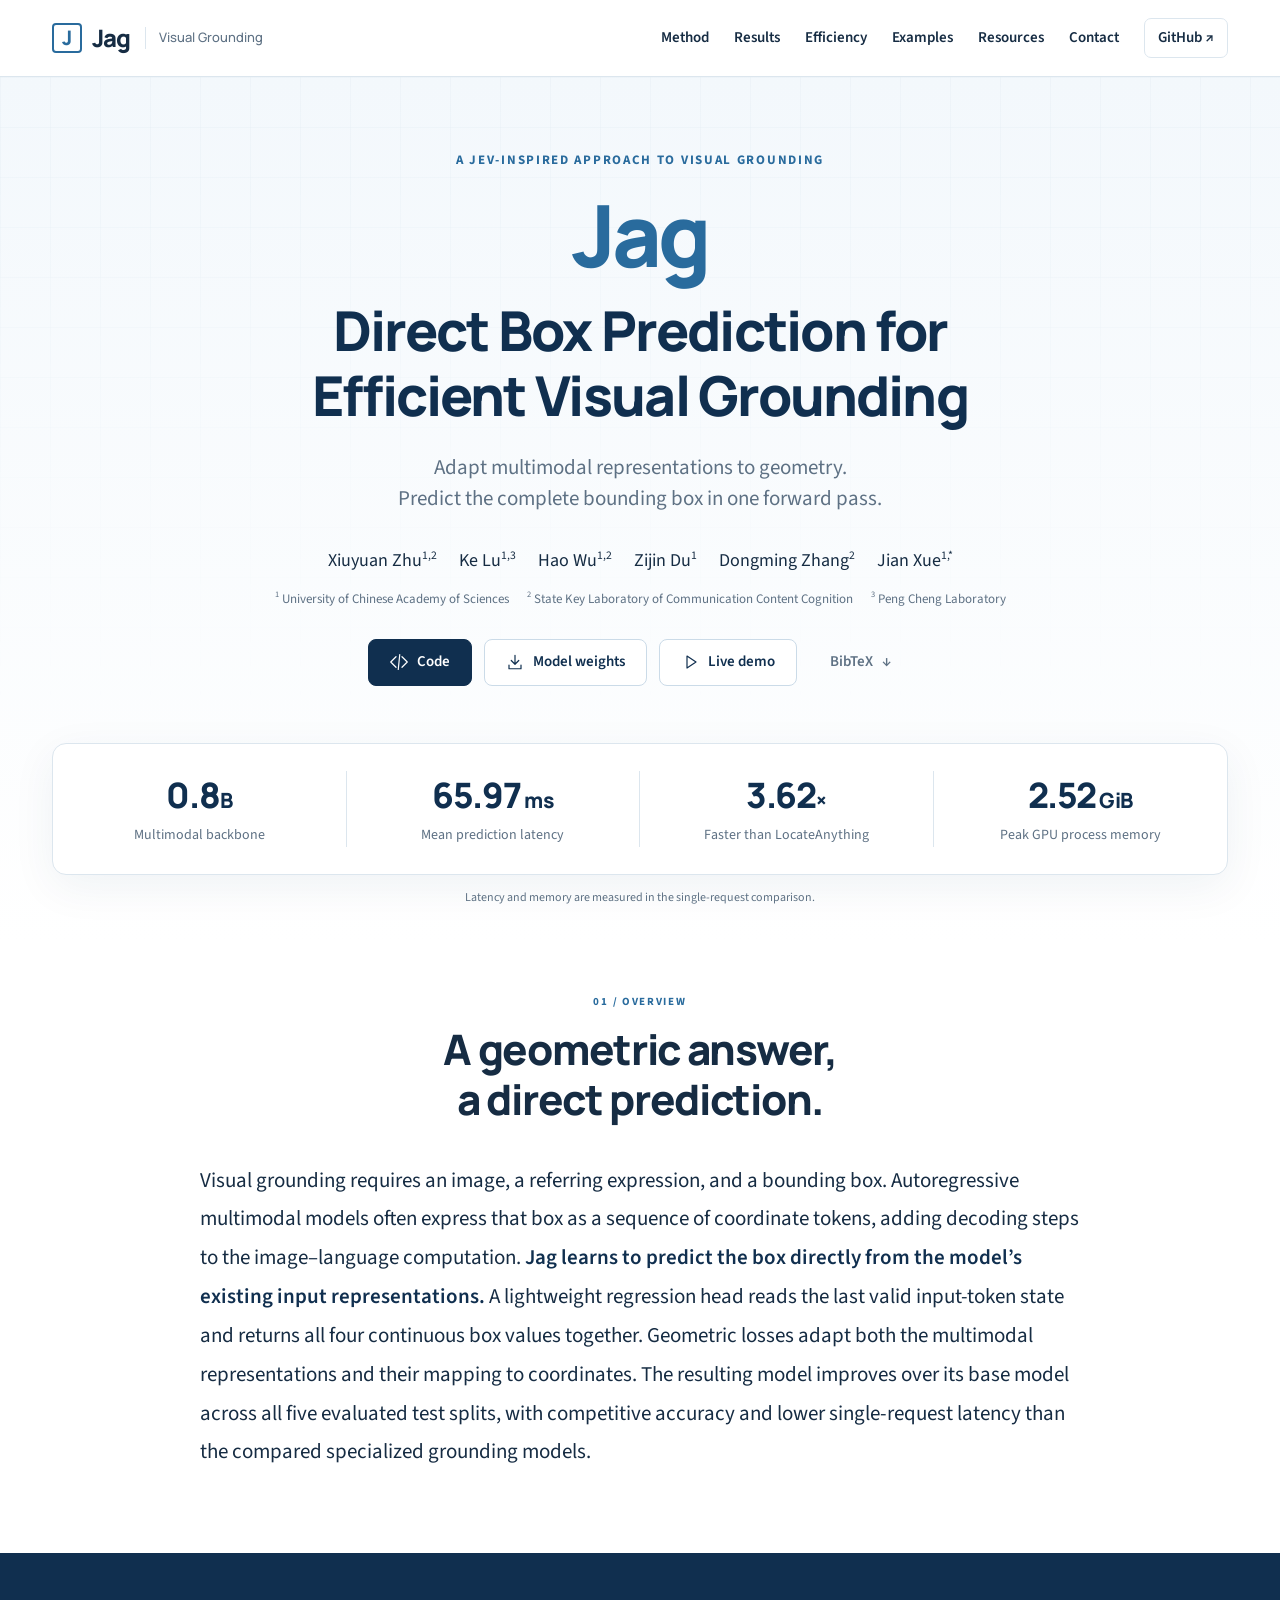
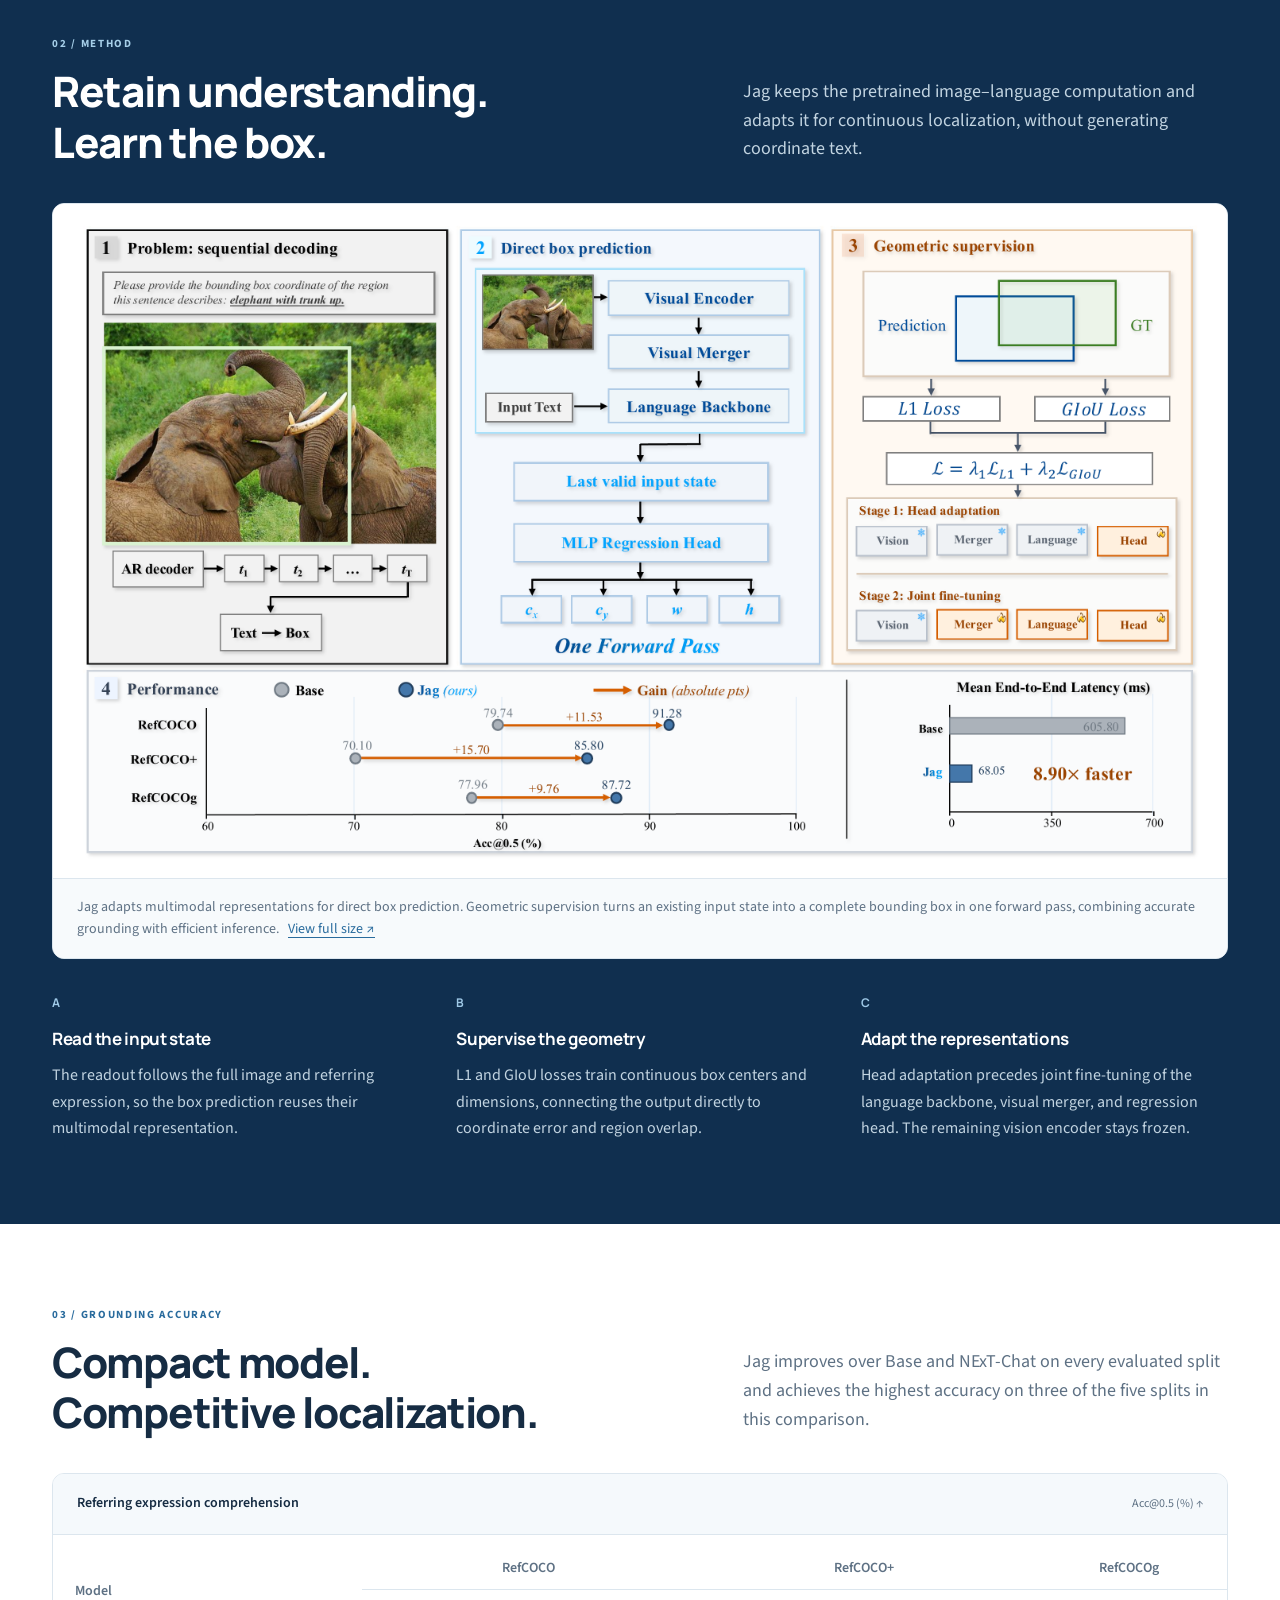
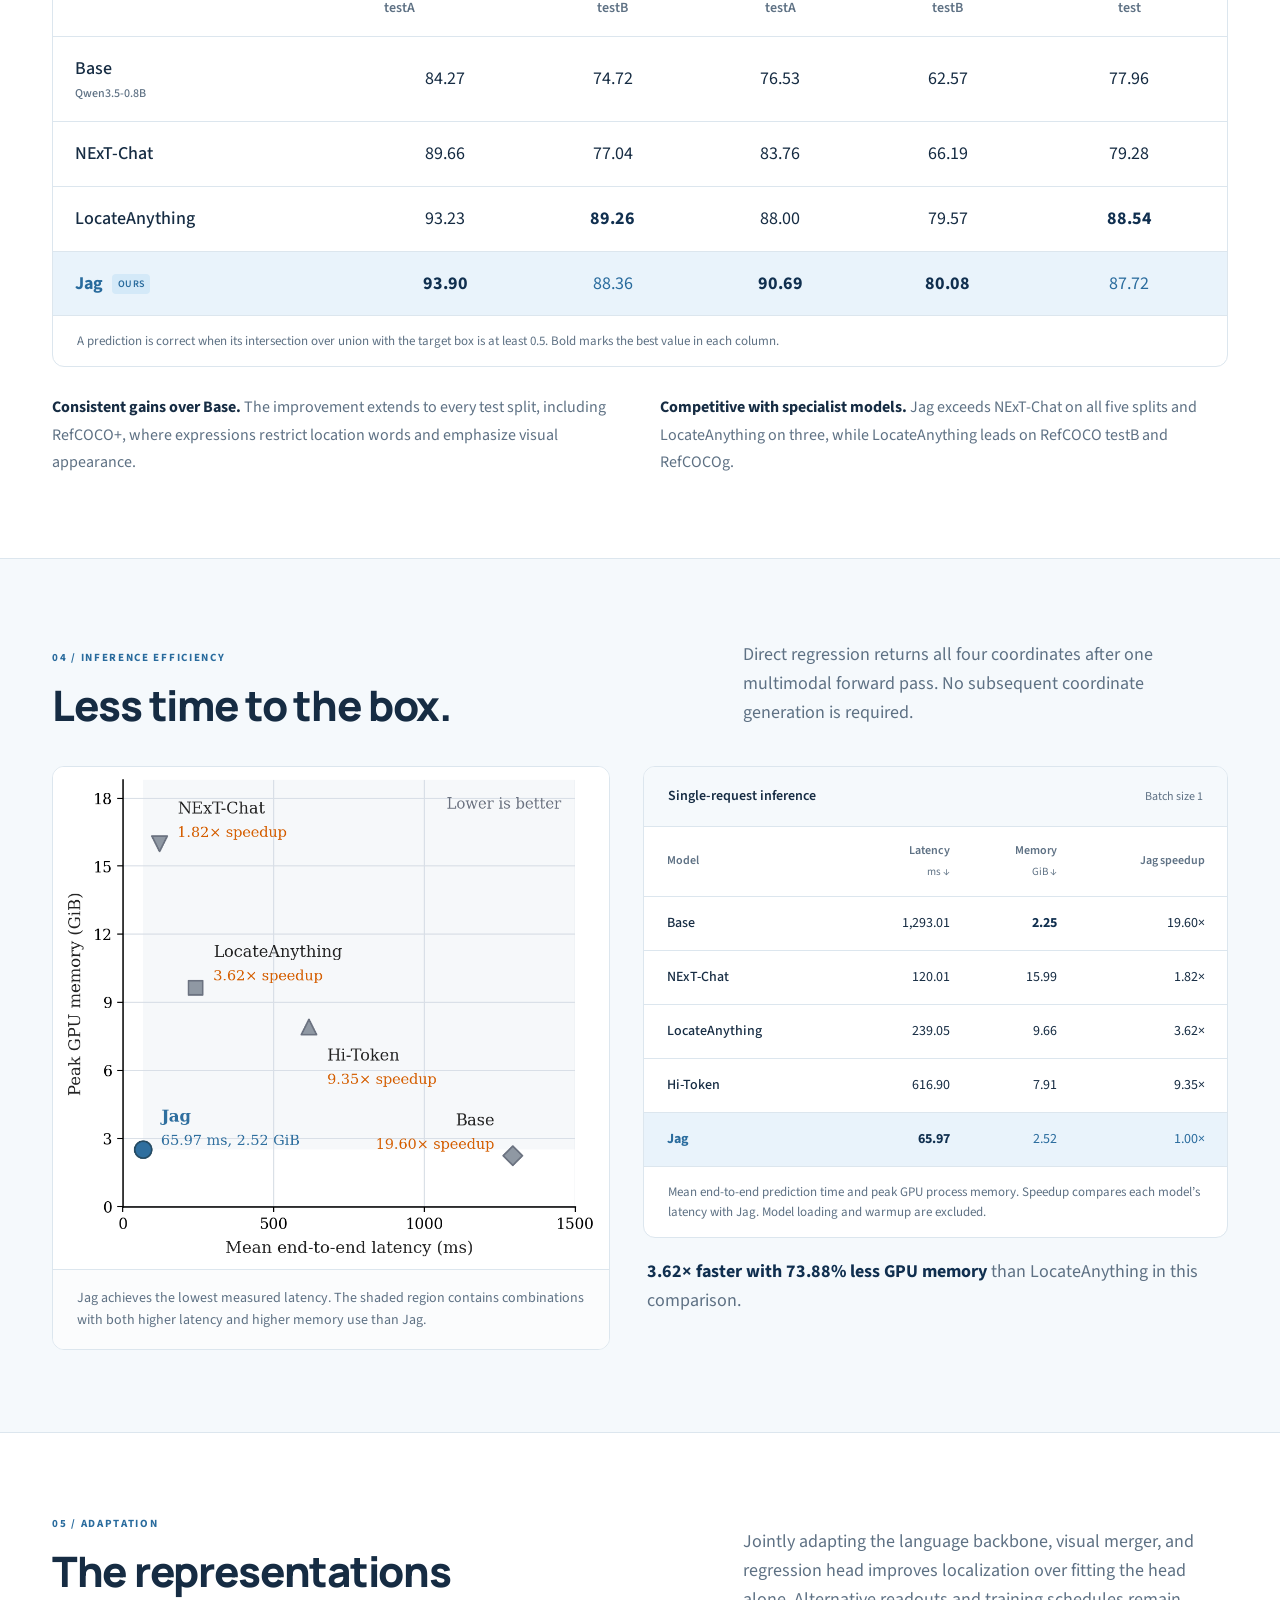
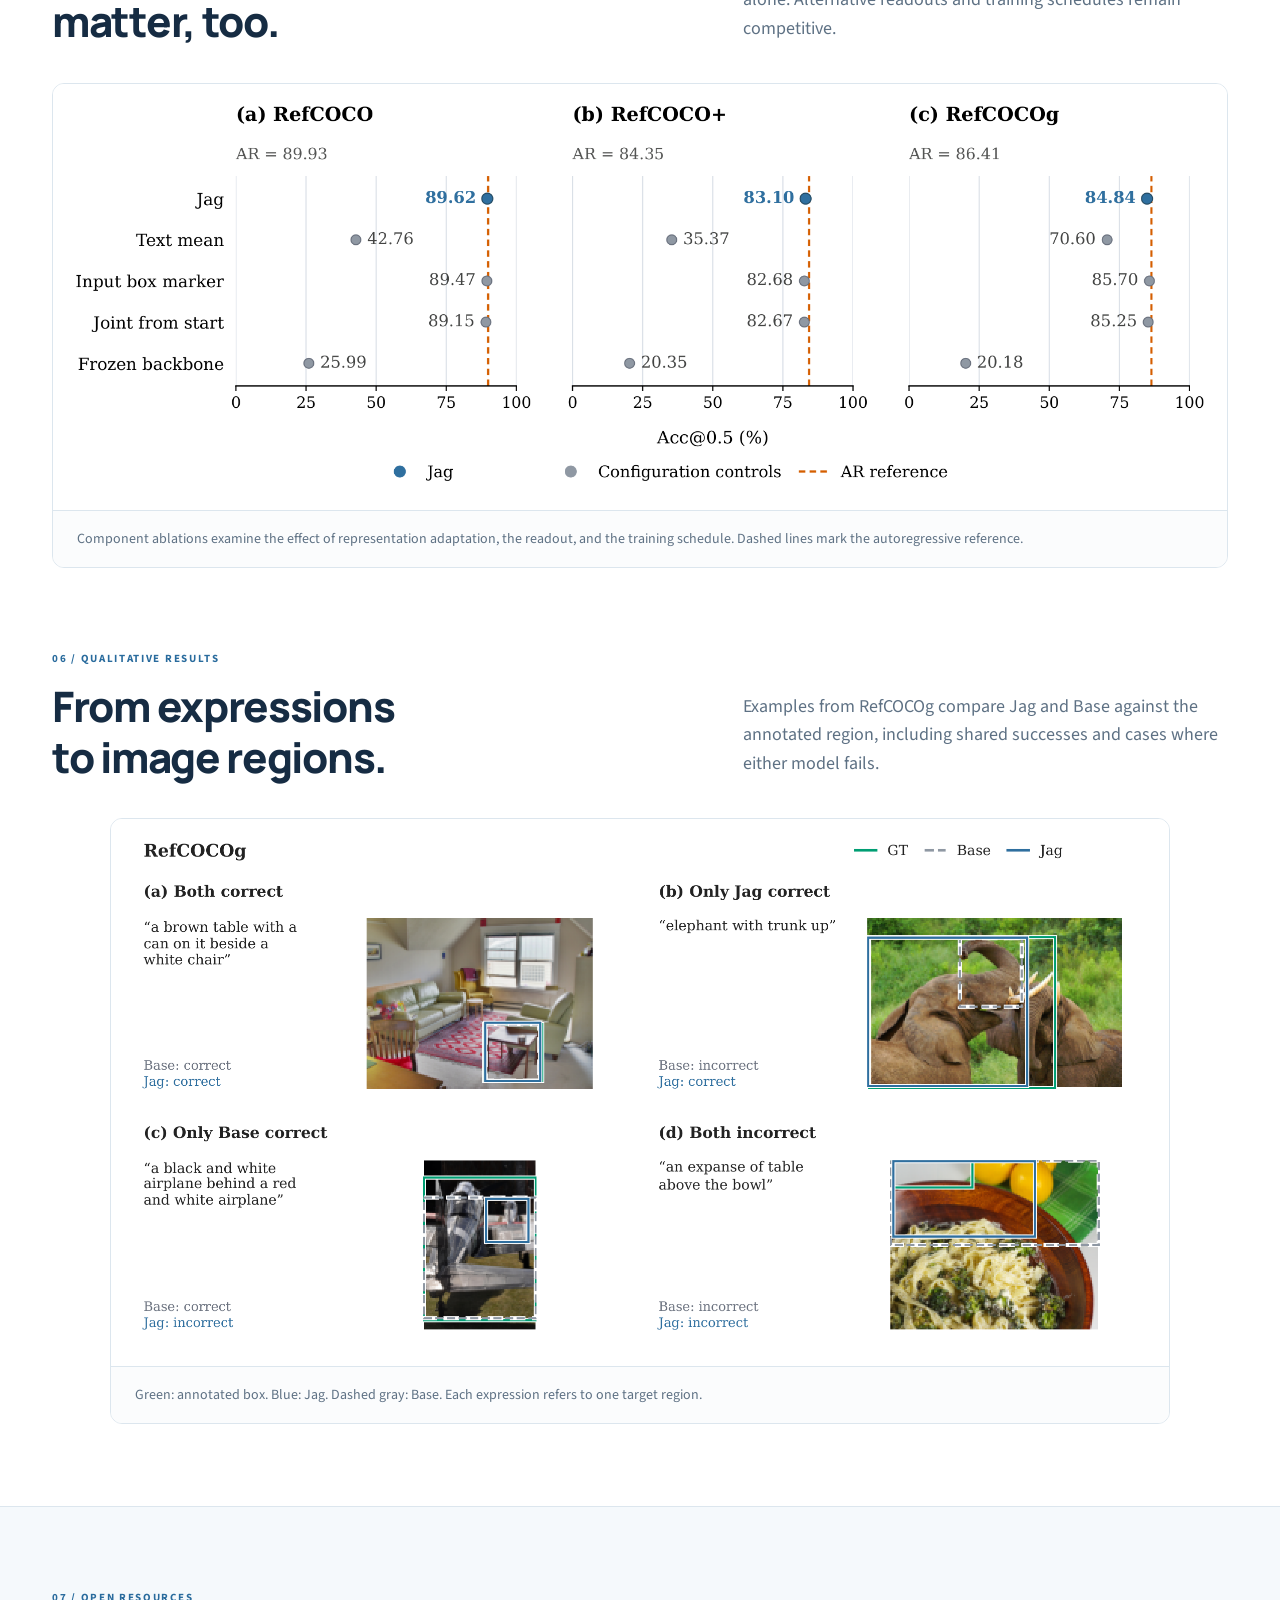
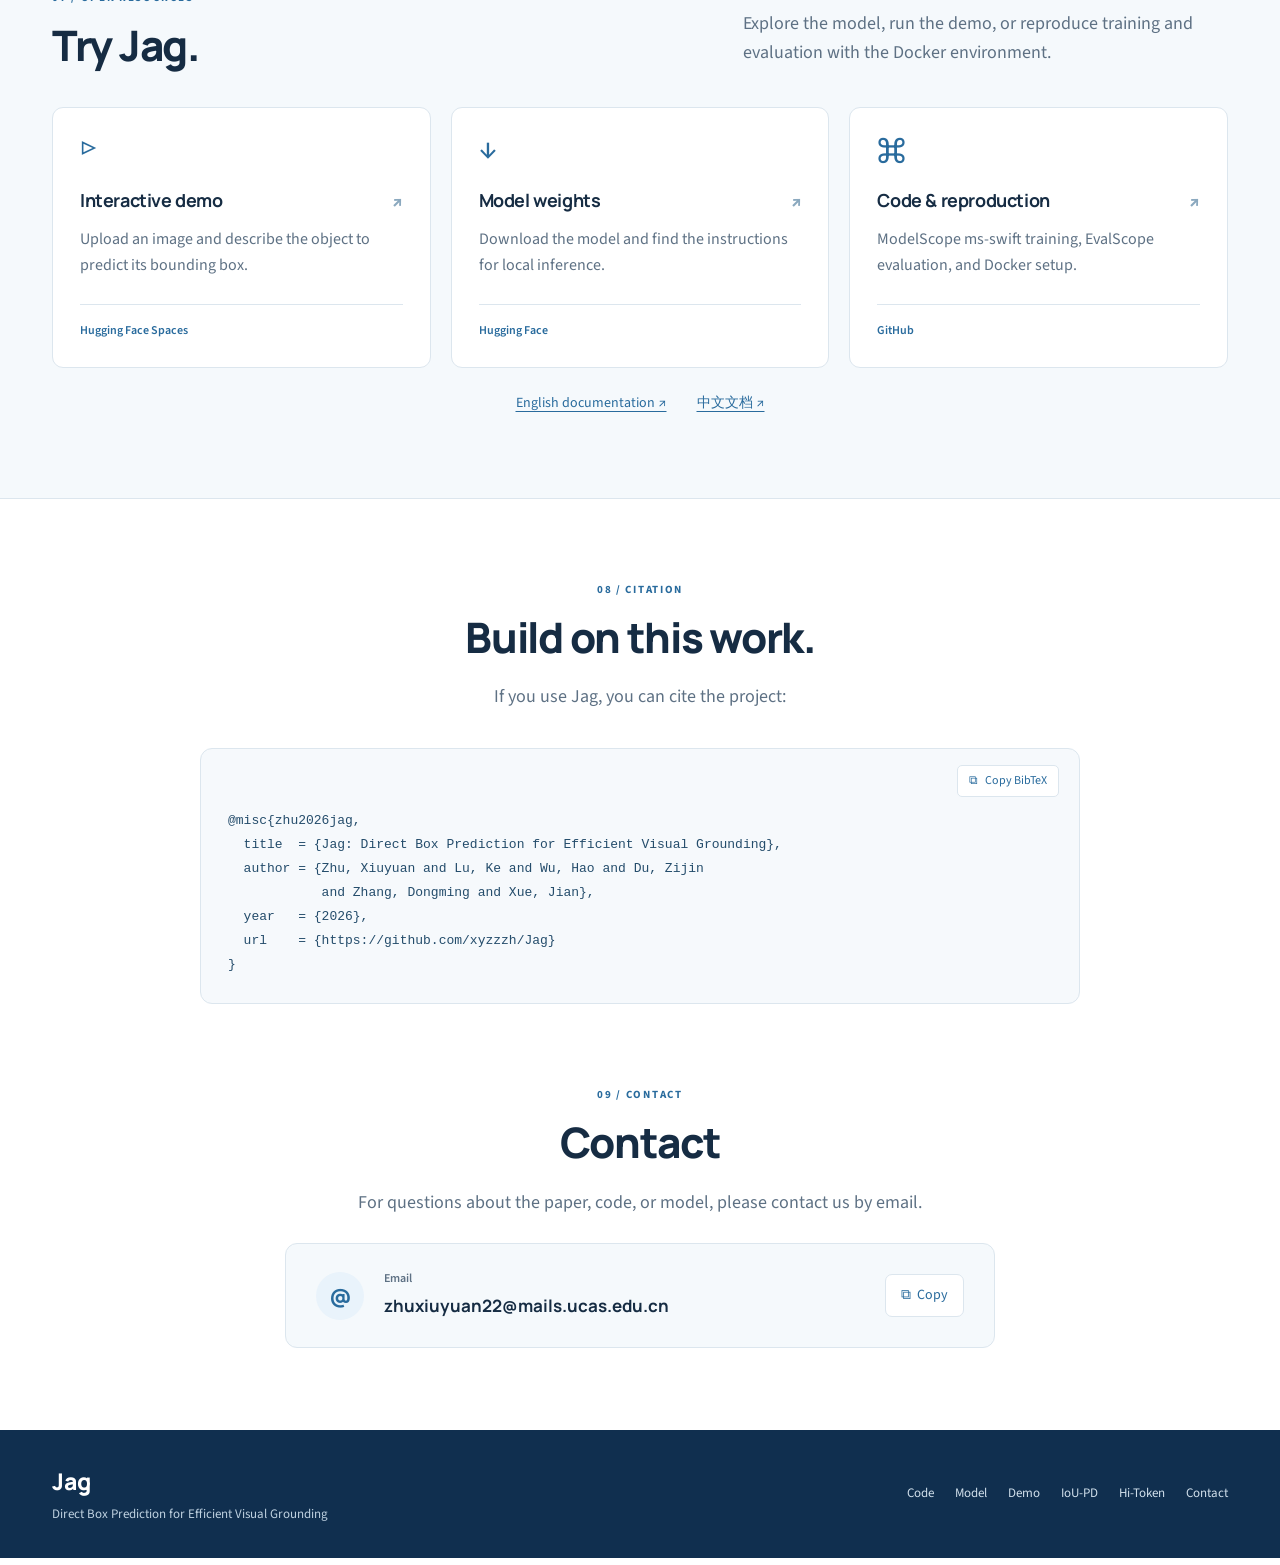
==== commit 2886dd83: "update docs" ====
--- a/index.html
+++ b/index.html
@@ -10,11 +10,11 @@
   <meta property="og:url" content="https://xyzzzh.github.io/Jag/">
   <meta property="og:title" content="Jag: Direct Box Prediction for Efficient Visual Grounding">
   <meta property="og:description" content="Continuous box prediction from a compact multimodal model. One forward pass, competitive grounding accuracy, and efficient inference.">
-  <meta property="og:image" content="https://xyzzzh.github.io/Jag/assets/inference-cost.png">
+  <meta property="og:image" content="https://xyzzzh.github.io/Jag/assets/framework.png">
   <meta name="twitter:card" content="summary_large_image">
   <meta name="twitter:title" content="Jag: Direct Box Prediction for Efficient Visual Grounding">
   <meta name="twitter:description" content="A compact multimodal model for accurate and efficient direct box prediction.">
-  <meta name="twitter:image" content="https://xyzzzh.github.io/Jag/assets/inference-cost.png">
+  <meta name="twitter:image" content="https://xyzzzh.github.io/Jag/assets/framework.png">
   <title>Jag | Direct Box Prediction for Efficient Visual Grounding</title>
   <link rel="icon" type="image/svg+xml" href="assets/favicon.svg">
   <link rel="preconnect" href="https://fonts.googleapis.com">
@@ -29,7 +29,7 @@
       <a class="brand" href="#top" aria-label="Jag home"><span class="brand-mark" aria-hidden="true">J</span>Jag<span class="brand-description">Visual Grounding</span></a>
       <button class="menu-toggle" type="button" aria-expanded="false" aria-controls="site-nav"><span class="sr-only">Toggle navigation</span><span></span><span></span><span></span></button>
       <nav id="site-nav" class="site-nav" aria-label="Primary navigation">
-        <a href="#method">Method</a><a href="#results">Results</a><a href="#efficiency">Efficiency</a><a href="#examples">Examples</a><a href="#resources">Resources</a>
+        <a href="#method">Method</a><a href="#results">Results</a><a href="#efficiency">Efficiency</a><a href="#examples">Examples</a><a href="#resources">Resources</a><a href="#contact">Contact</a>
         <a class="nav-code" href="https://github.com/xyzzzh/Jag" target="_blank" rel="noopener">GitHub <span aria-hidden="true">↗</span></a>
       </nav>
     </div>
@@ -66,21 +66,16 @@
       <div class="container narrow">
         <div class="section-heading centered"><span class="section-index">01 / OVERVIEW</span><h2>A geometric answer,<br>a direct prediction.</h2></div>
         <p class="abstract-copy">Visual grounding requires an image, a referring expression, and a bounding box. Autoregressive multimodal models often express that box as a sequence of coordinate tokens, adding decoding steps to the image–language computation. <strong>Jag learns to predict the box directly from the model’s existing input representations.</strong> A lightweight regression head reads the last valid input-token state and returns all four continuous box values together. Geometric losses adapt both the multimodal representations and their mapping to coordinates. The resulting model improves over its base model across all five evaluated test splits, with competitive accuracy and lower single-request latency than the compared specialized grounding models.</p>
-        <p class="inspiration">Inspired by <a href="https://typesafe.ai/blog/introducing-system-one-models-and-jev" target="_blank" rel="noopener">Jev</a> and its use of fixed, task-specific outputs.</p>
       </div>
     </section>
 
     <section class="section method-section" id="method">
       <div class="container">
         <div class="section-heading split-heading"><div><span class="section-index">02 / METHOD</span><h2>Retain understanding.<br>Learn the box.</h2></div><p>Jag keeps the pretrained image–language computation and adapts it for continuous localization, without generating coordinate text.</p></div>
-        <div class="method-flow" role="img" aria-label="An image and referring expression enter a compact multimodal backbone. The last valid input state feeds an MLP, which predicts the four normalized box values in one forward pass.">
-          <div class="flow-input"><span class="flow-kicker">INPUT</span><strong>Image + expression</strong><span>“elephant with trunk up”</span></div>
-          <span class="flow-arrow" aria-hidden="true">→</span>
-          <div class="flow-backbone"><span class="flow-kicker">MULTIMODAL REPRESENTATIONS</span><strong>Vision → merger → language</strong><span>Last valid input-token state</span></div>
-          <span class="flow-arrow" aria-hidden="true">→</span>
-          <div class="flow-output"><span class="flow-kicker">DIRECT REGRESSION</span><strong>Lightweight MLP</strong><span class="box-coordinates">c<sub>x</sub><i>·</i>c<sub>y</sub><i>·</i>w<i>·</i>h</span></div>
-          <div class="flow-footer"><span class="forward-icon" aria-hidden="true">↳</span> One multimodal forward pass. One complete box.</div>
-        </div>
+        <figure class="paper-figure framework-figure">
+          <a class="figure-zoom" href="assets/framework.png" target="_blank" rel="noopener" aria-label="Open the Jag framework at full resolution"><img src="assets/framework.png" width="2880" height="1620" alt="Jag replaces sequential coordinate decoding with direct continuous box prediction from the last valid input-token state. L1 and GIoU losses train the regression head and adapt the multimodal representations, improving grounding accuracy and inference efficiency."></a>
+          <figcaption>Jag adapts multimodal representations for direct box prediction. Geometric supervision turns an existing input state into a complete bounding box in one forward pass, combining accurate grounding with efficient inference. <a href="assets/framework.png" target="_blank" rel="noopener">View full size ↗</a></figcaption>
+        </figure>
         <div class="method-notes">
           <article><span class="note-index">A</span><h3>Read the input state</h3><p>The readout follows the full image and referring expression, so the box prediction reuses their multimodal representation.</p></article>
           <article><span class="note-index">B</span><h3>Supervise the geometry</h3><p>L1 and GIoU losses train continuous box centers and dimensions, connecting the output directly to coordinate error and region overlap.</p></article>
@@ -155,18 +150,28 @@
 
     <section class="section citation-section" id="citation">
       <div class="container narrow"><div class="section-heading centered"><span class="section-index">08 / CITATION</span><h2>Build on this work.</h2><p>If you use Jag, you can cite the project:</p></div>
-        <div class="citation-box"><button class="copy-button" type="button" data-copy="bibtex"><span aria-hidden="true">⧉</span> <span data-copy-label>Copy BibTeX</span></button><pre id="bibtex"><code>@misc{zhu2026jag,
+        <div class="citation-box"><button class="copy-button" type="button" data-copy="bibtex" data-copy-name="BibTeX"><span aria-hidden="true">⧉</span> <span data-copy-label>Copy BibTeX</span></button><pre id="bibtex"><code>@misc{zhu2026jag,
   title  = {Jag: Direct Box Prediction for Efficient Visual Grounding},
   author = {Zhu, Xiuyuan and Lu, Ke and Wu, Hao and Du, Zijin
             and Zhang, Dongming and Xue, Jian},
   year   = {2026},
   url    = {https://github.com/xyzzzh/Jag}
 }</code></pre><span class="copy-status sr-only" role="status" aria-live="polite"></span></div>
-        <p class="contact">Questions or feedback? <a href="https://github.com/xyzzzh/Jag/issues" target="_blank" rel="noopener">Open an issue</a> or contact <a href="mailto:xuejian@ucas.ac.cn">Jian Xue</a>.</p>
+      </div>
+    </section>
+    <section class="section contact-section" id="contact">
+      <div class="container narrow">
+        <div class="section-heading centered"><span class="section-index">09 / CONTACT</span><h2>Contact</h2><p>For questions about the paper, code, or model, please contact us by email.</p></div>
+        <div class="contact-address">
+          <span class="contact-address-icon" aria-hidden="true">@</span>
+          <div class="contact-address-copy"><small>Email</small><a id="contact-email" href="mailto:zhuxiuyuan22@mails.ucas.edu.cn">zhuxiuyuan22@mails.ucas.edu.cn</a></div>
+          <button class="contact-copy-button" type="button" data-copy="contact-email" data-copy-name="Email" aria-label="Copy email address"><span aria-hidden="true">⧉</span> <span data-copy-label>Copy</span></button>
+          <span class="copy-status sr-only" role="status" aria-live="polite"></span>
+        </div>
       </div>
     </section>
   </main>
-  <footer class="site-footer"><div class="container footer-inner"><div><a class="footer-brand" href="#top">Jag</a><p>Direct Box Prediction for Efficient Visual Grounding</p></div><div class="footer-links"><a href="https://github.com/xyzzzh/Jag" target="_blank" rel="noopener">Code</a><a href="https://huggingface.co/xyzzzh/Jag" target="_blank" rel="noopener">Model</a><a href="https://huggingface.co/spaces/xyzzzh/Jag" target="_blank" rel="noopener">Demo</a><a href="https://xyzzzh.github.io/IoU-PD/" target="_blank" rel="noopener">IoU-PD</a><a href="https://xyzzzh.github.io/Hi-Token/" target="_blank" rel="noopener">Hi-Token</a></div></div></footer>
+  <footer class="site-footer"><div class="container footer-inner"><div><a class="footer-brand" href="#top">Jag</a><p>Direct Box Prediction for Efficient Visual Grounding</p></div><div class="footer-links"><a href="https://github.com/xyzzzh/Jag" target="_blank" rel="noopener">Code</a><a href="https://huggingface.co/xyzzzh/Jag" target="_blank" rel="noopener">Model</a><a href="https://huggingface.co/spaces/xyzzzh/Jag" target="_blank" rel="noopener">Demo</a><a href="https://xyzzzh.github.io/IoU-PD/" target="_blank" rel="noopener">IoU-PD</a><a href="https://xyzzzh.github.io/Hi-Token/" target="_blank" rel="noopener">Hi-Token</a><a href="#contact">Contact</a></div></div></footer>
   <script src="script.js"></script>
 </body>
 </html>
--- a/styles.css
+++ b/styles.css
@@ -11,3 +11,8 @@
 @media(prefers-reduced-motion:reduce){html{scroll-behavior:auto}*,*::before,*::after{transition:none!important;animation:none!important}}
 
 .figure-zoom{display:block;cursor:zoom-in}.figure-zoom:focus-visible{outline-offset:-4px}
+
+.framework-figure img{padding:15px}.framework-figure figcaption{background:#f7fafc;color:var(--muted)}.framework-figure figcaption a{color:var(--blue);white-space:nowrap;margin-left:6px}.contact-section{padding-top:0}.contact-section .section-heading{margin-bottom:26px}.contact-address{position:relative;display:flex;align-items:center;gap:20px;margin:auto;padding:25px 30px;border:1px solid var(--line);border-radius:12px;background:var(--pale);max-width:710px}.contact-address-icon{display:grid;place-items:center;width:48px;height:48px;flex-shrink:0;border-radius:50%;background:var(--blue-soft);color:var(--blue);font-family:var(--heading);font-size:25px;font-weight:700}.contact-address-copy{flex:1;min-width:0}.contact-address-copy small{display:block;font-size:12px;font-weight:600;color:var(--muted);margin-bottom:3px}.contact-address-copy a{font-family:var(--heading);font-size:17px;font-weight:700;text-decoration:none;overflow-wrap:anywhere}.contact-copy-button{display:inline-flex;align-items:center;gap:6px;flex-shrink:0;border:1px solid var(--line);border-radius:7px;background:white;padding:9px 15px;font-size:14px;color:var(--blue);cursor:pointer}.contact-copy-button:hover{background:var(--blue-soft)}
+@media(max-width:800px){.site-nav{gap:13px}.framework-figure img{padding:8px}.contact-address{padding:22px;gap:15px}.contact-address-copy a{font-size:15px}}
+@media(max-width:620px){.framework-figure img{padding:5px}.contact-address{display:grid;grid-template-columns:36px minmax(0,1fr);padding:21px 18px;gap:12px}.contact-address-icon{width:36px;height:36px;font-size:21px}.contact-address-copy a{font-size:14px}.contact-copy-button{grid-column:2;justify-self:start;font-size:13px;padding:7px 15px}.contact-section .section-heading p{font-size:16px}.contact-section{padding-top:0}}
+.efficiency-layout>*{min-width:0;max-width:100%}.cost-figure{width:100%}
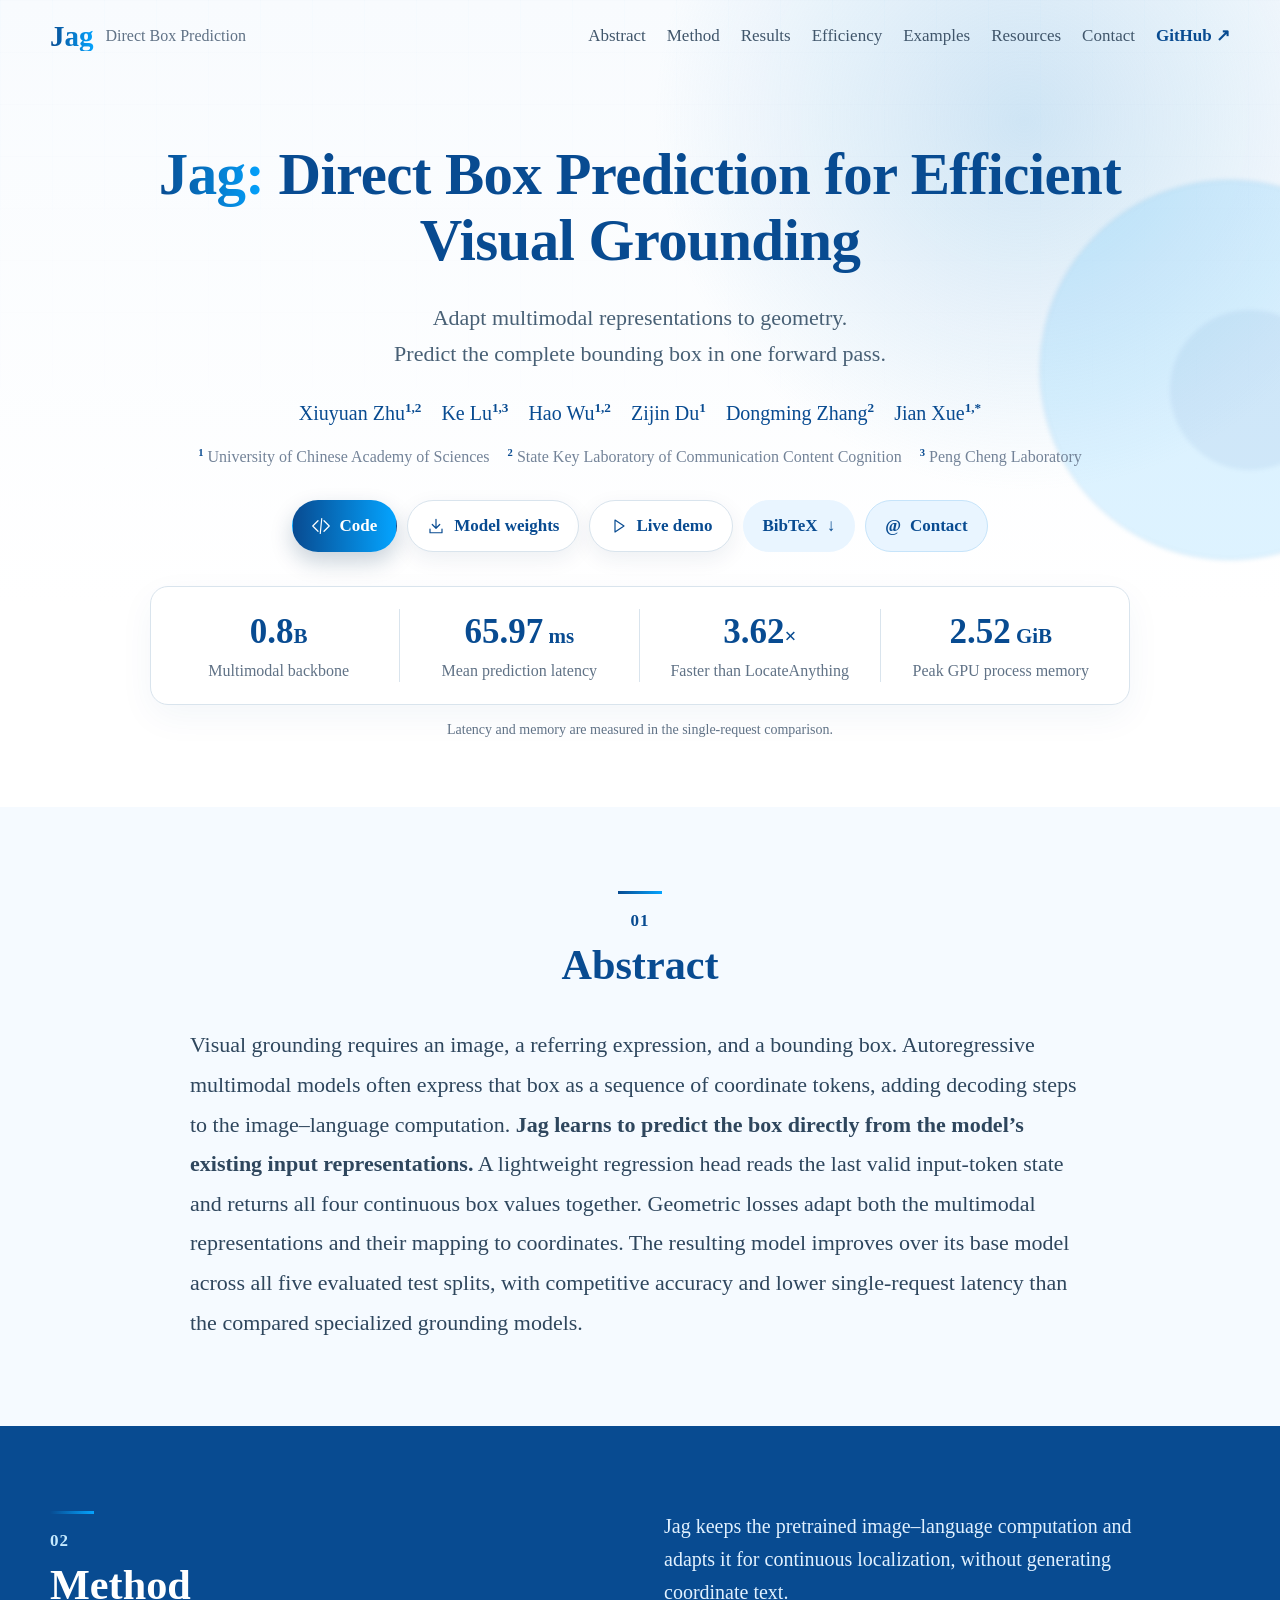
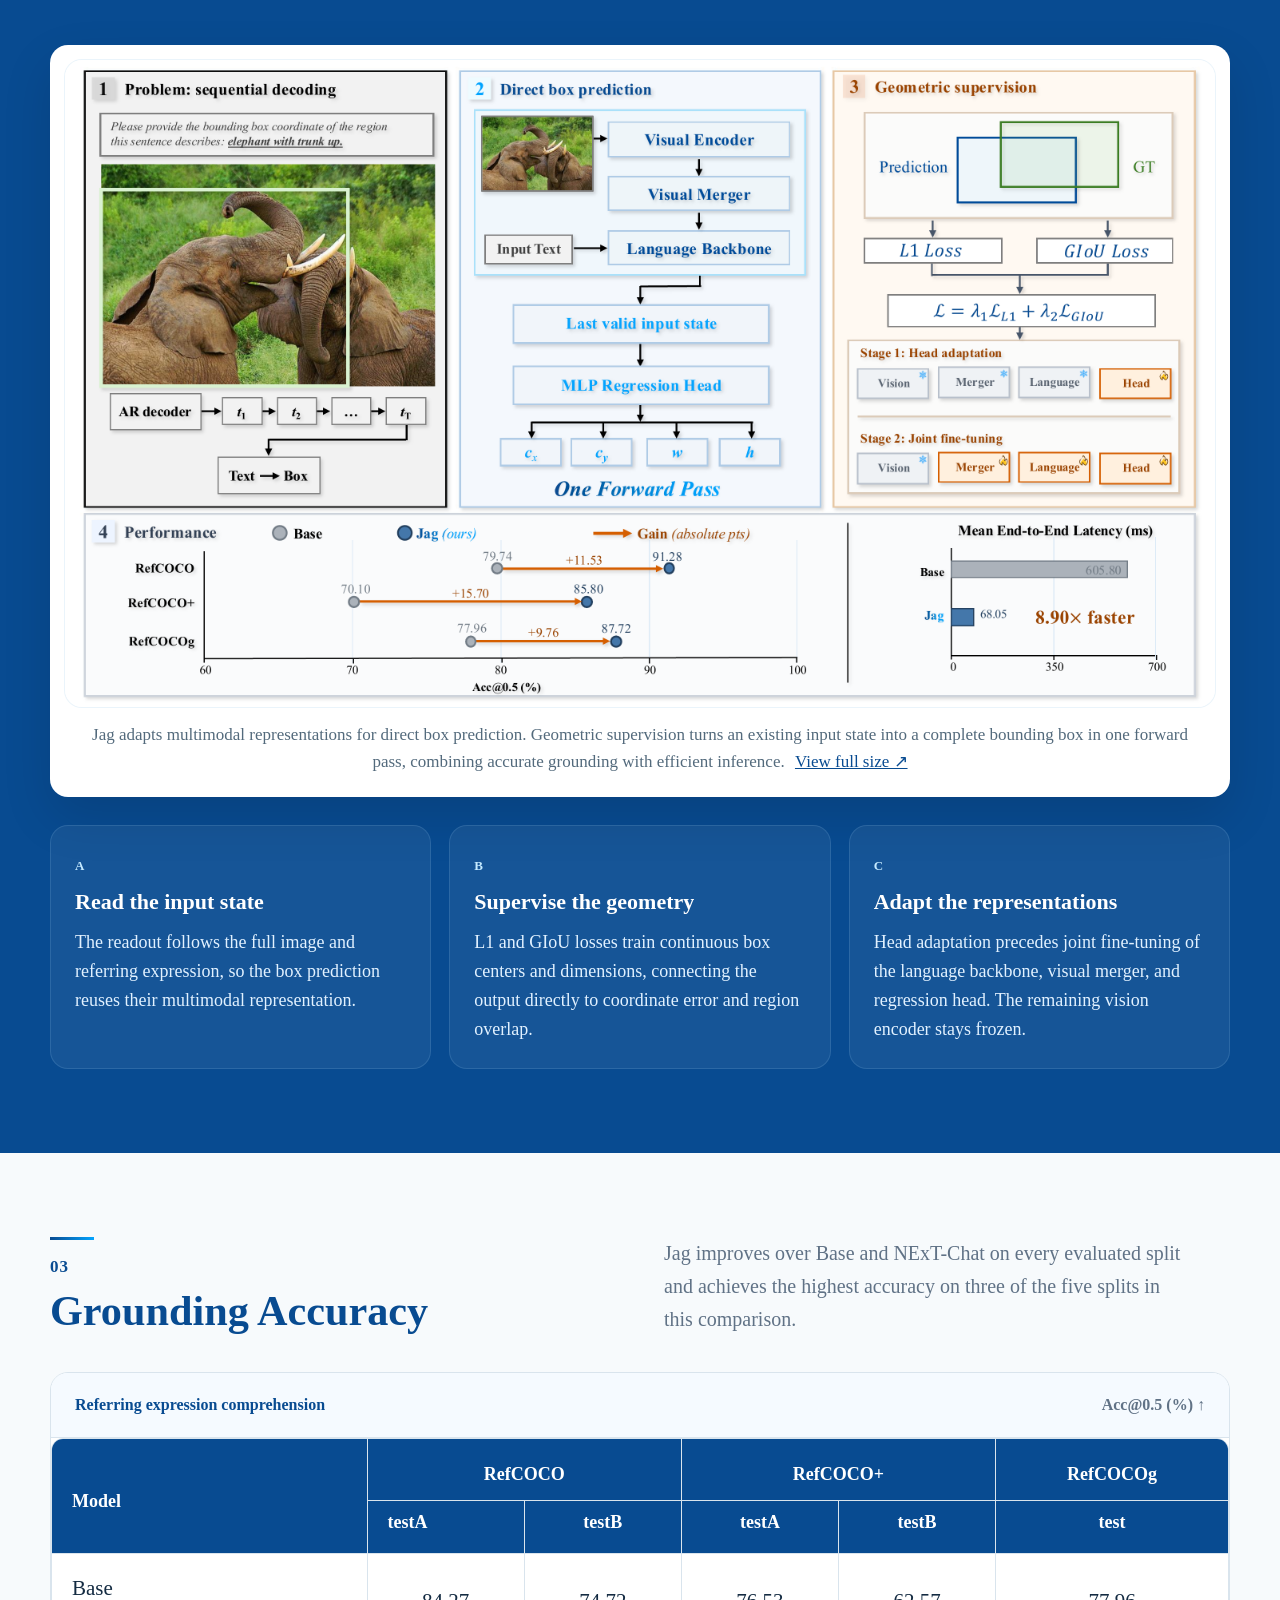
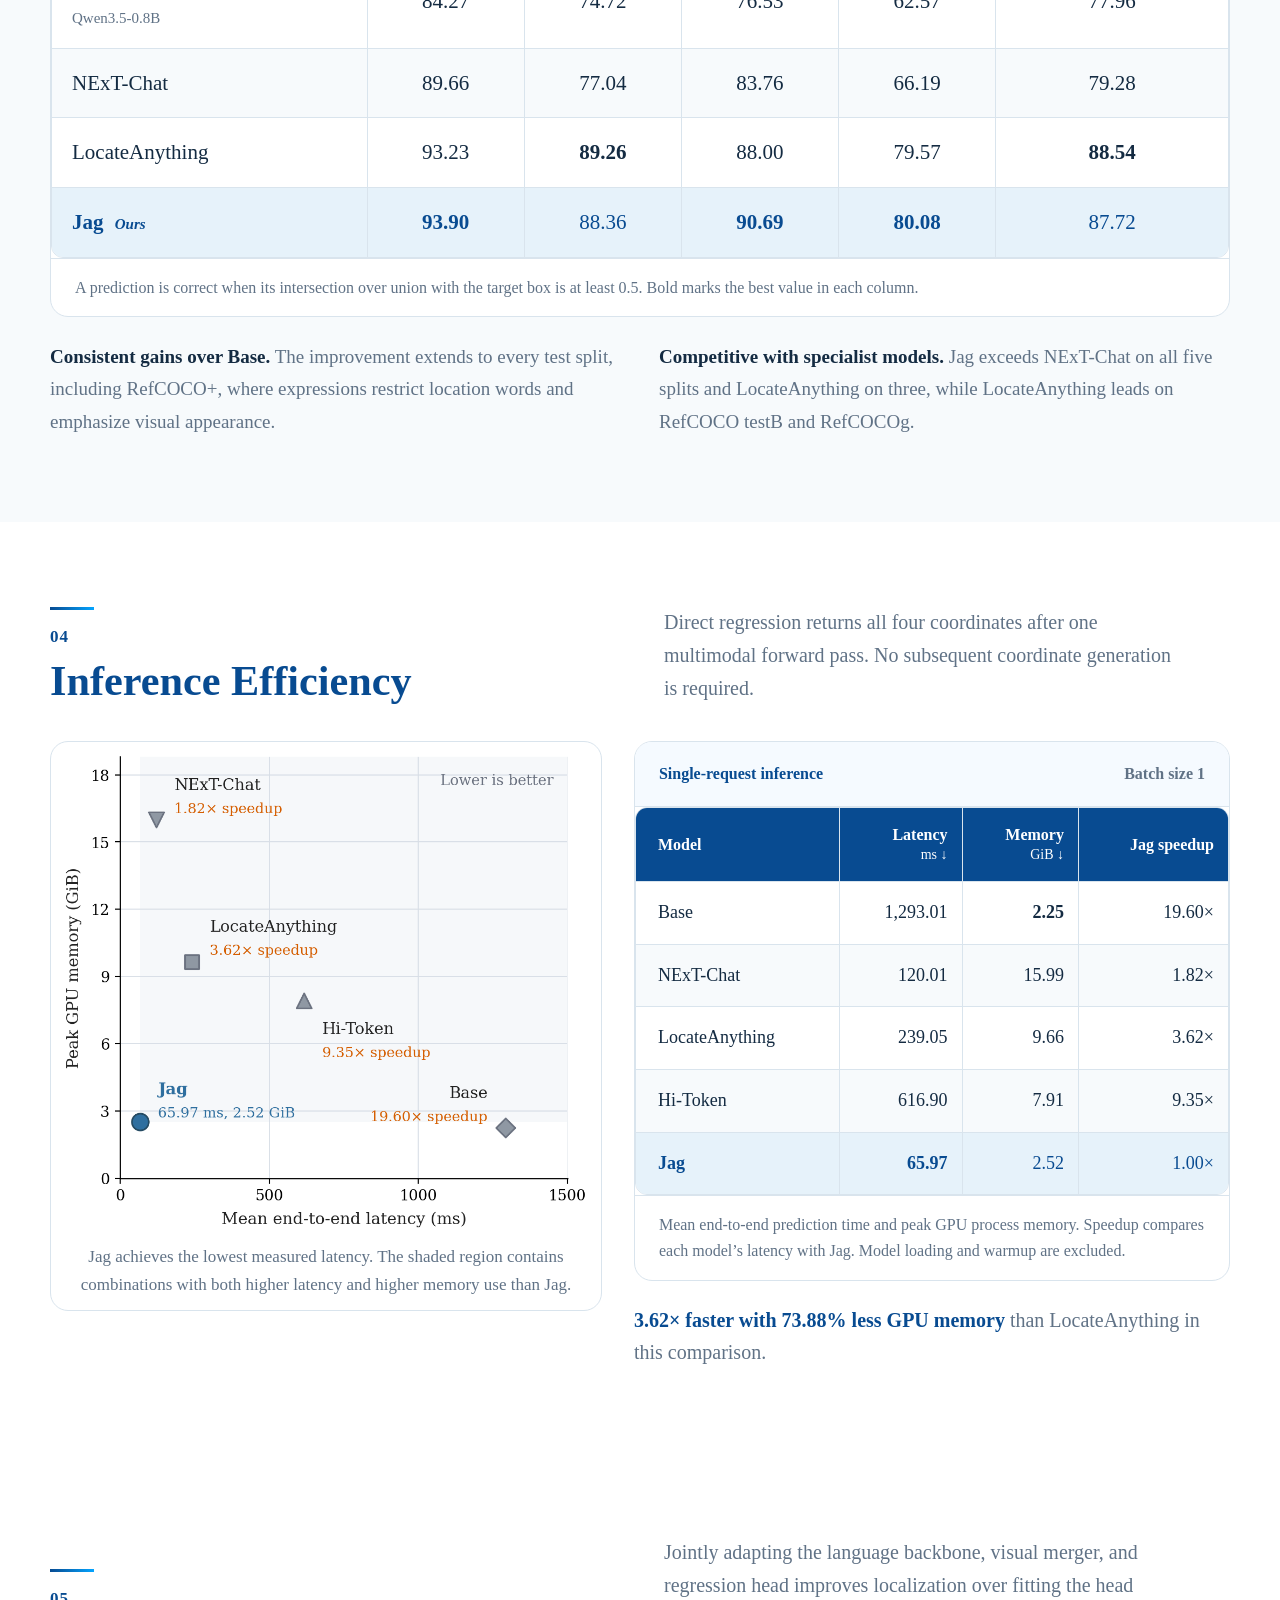
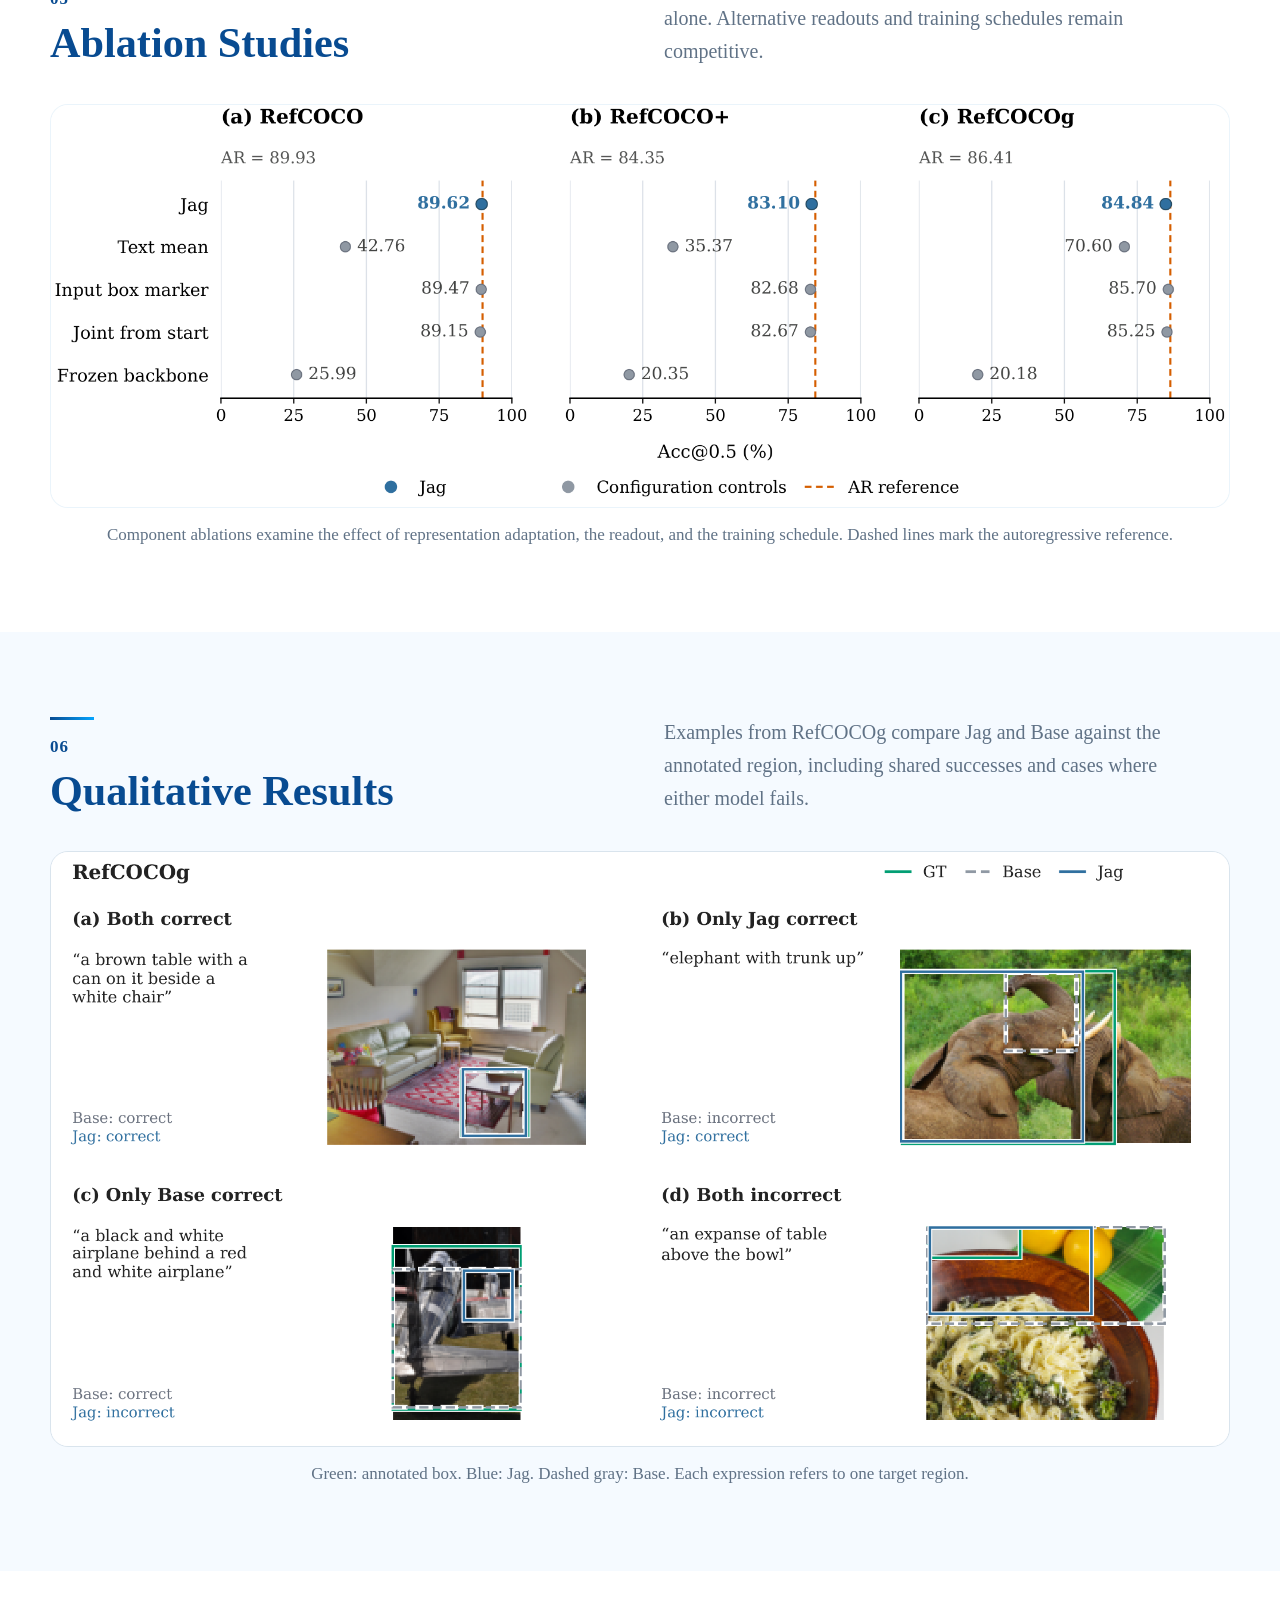
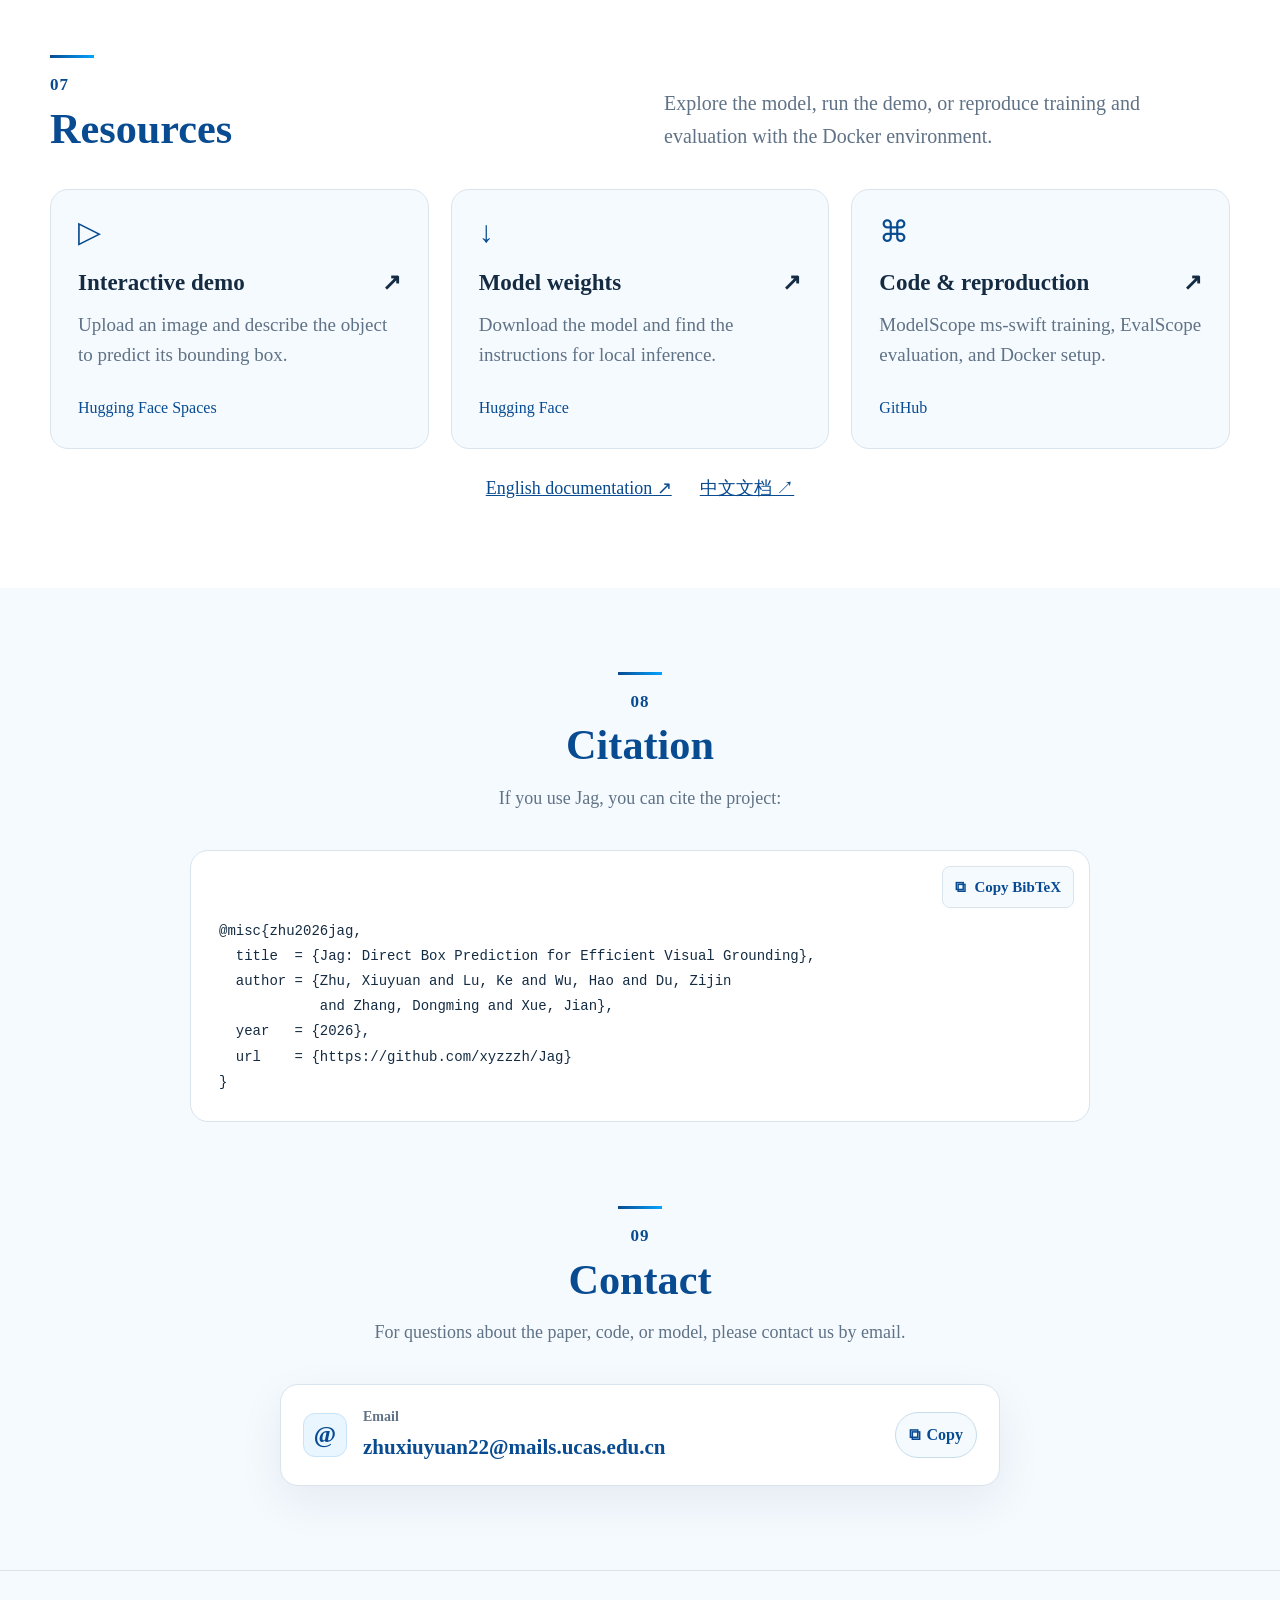
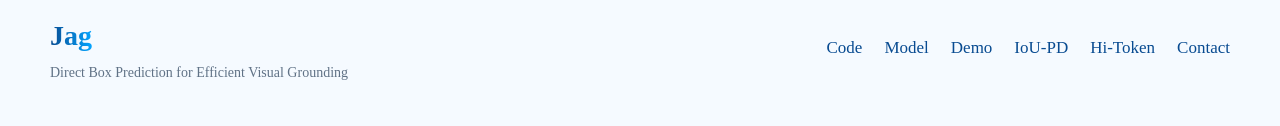
==== commit 2be35d73: "update docs" ====
--- a/index.html
+++ b/index.html
@@ -4,7 +4,7 @@
   <meta charset="utf-8">
   <meta name="viewport" content="width=device-width, initial-scale=1">
   <meta name="description" content="Jag adapts a compact multimodal model for direct box prediction. Accurate visual grounding in one forward pass, with lower single-request latency than the compared grounding models.">
-  <meta name="theme-color" content="#102f4f">
+  <meta name="theme-color" content="#084B91">
   <link rel="canonical" href="https://xyzzzh.github.io/Jag/">
   <meta property="og:type" content="website">
   <meta property="og:url" content="https://xyzzzh.github.io/Jag/">
@@ -17,19 +17,16 @@
   <meta name="twitter:image" content="https://xyzzzh.github.io/Jag/assets/framework.png">
   <title>Jag | Direct Box Prediction for Efficient Visual Grounding</title>
   <link rel="icon" type="image/svg+xml" href="assets/favicon.svg">
-  <link rel="preconnect" href="https://fonts.googleapis.com">
-  <link rel="preconnect" href="https://fonts.gstatic.com" crossorigin>
-  <link href="https://fonts.googleapis.com/css2?family=Manrope:wght@400;500;600;700;800&family=Source+Sans+3:wght@400;500;600;700&display=swap" rel="stylesheet">
   <link rel="stylesheet" href="styles.css">
 </head>
 <body>
   <a class="skip-link" href="#main">Skip to content</a>
-  <header class="site-header">
+  <header class="site-header" data-header>
     <div class="nav-shell">
-      <a class="brand" href="#top" aria-label="Jag home"><span class="brand-mark" aria-hidden="true">J</span>Jag<span class="brand-description">Visual Grounding</span></a>
+      <a class="brand" href="#top" aria-label="Jag home"><span class="brand-wordmark">Jag</span><span class="brand-description">Direct Box Prediction</span></a>
       <button class="menu-toggle" type="button" aria-expanded="false" aria-controls="site-nav"><span class="sr-only">Toggle navigation</span><span></span><span></span><span></span></button>
       <nav id="site-nav" class="site-nav" aria-label="Primary navigation">
-        <a href="#method">Method</a><a href="#results">Results</a><a href="#efficiency">Efficiency</a><a href="#examples">Examples</a><a href="#resources">Resources</a><a href="#contact">Contact</a>
+        <a href="#abstract">Abstract</a><a href="#method">Method</a><a href="#results">Results</a><a href="#efficiency">Efficiency</a><a href="#examples">Examples</a><a href="#resources">Resources</a><a href="#contact">Contact</a>
         <a class="nav-code" href="https://github.com/xyzzzh/Jag" target="_blank" rel="noopener">GitHub <span aria-hidden="true">↗</span></a>
       </nav>
     </div>
@@ -38,9 +35,10 @@
   <main id="main">
     <section class="hero" id="top">
       <div class="hero-grid" aria-hidden="true"></div>
+      <div class="hero-orb hero-orb-one" aria-hidden="true"></div>
+      <div class="hero-orb hero-orb-two" aria-hidden="true"></div>
       <div class="container hero-content">
-        <p class="eyebrow">A Jev-inspired approach to visual grounding</p>
-        <h1><span>Jag</span><br>Direct Box Prediction for<br class="desktop-break"> Efficient Visual Grounding</h1>
+        <h1><span class="title-accent">Jag:</span> Direct Box Prediction for Efficient Visual Grounding</h1>
         <p class="hero-lead">Adapt multimodal representations to geometry.<br>Predict the complete bounding box in one forward pass.</p>
         <div class="authors" aria-label="Authors">
           <span>Xiuyuan Zhu<sup>1,2</sup></span><span>Ke Lu<sup>1,3</sup></span><span>Hao Wu<sup>1,2</sup></span><span>Zijin Du<sup>1</sup></span><span>Dongming Zhang<sup>2</sup></span><span>Jian Xue<sup>1,*</sup></span>
@@ -51,6 +49,7 @@
           <a class="button button-secondary" href="https://huggingface.co/xyzzzh/Jag" target="_blank" rel="noopener"><svg aria-hidden="true" viewBox="0 0 24 24"><path d="M12 3v12m-5-5 5 5 5-5M4 16v5h16v-5"/></svg>Model weights</a>
           <a class="button button-secondary" href="https://huggingface.co/spaces/xyzzzh/Jag" target="_blank" rel="noopener"><svg aria-hidden="true" viewBox="0 0 24 24"><path d="m8 4 12 8-12 8Z"/></svg>Live demo</a>
           <a class="button button-quiet" href="#citation">BibTeX <span aria-hidden="true">↓</span></a>
+          <a class="button button-contact" href="#contact"><span aria-hidden="true">@</span>Contact</a>
         </div>
         <div class="hero-stats" aria-label="Measured single-request inference results">
           <div><strong>0.8<span>B</span></strong><span>Multimodal backbone</span></div>
@@ -64,14 +63,14 @@
 
     <section class="section abstract-section" id="abstract">
       <div class="container narrow">
-        <div class="section-heading centered"><span class="section-index">01 / OVERVIEW</span><h2>A geometric answer,<br>a direct prediction.</h2></div>
+        <div class="section-heading centered"><span class="section-index">01</span><h2>Abstract</h2></div>
         <p class="abstract-copy">Visual grounding requires an image, a referring expression, and a bounding box. Autoregressive multimodal models often express that box as a sequence of coordinate tokens, adding decoding steps to the image–language computation. <strong>Jag learns to predict the box directly from the model’s existing input representations.</strong> A lightweight regression head reads the last valid input-token state and returns all four continuous box values together. Geometric losses adapt both the multimodal representations and their mapping to coordinates. The resulting model improves over its base model across all five evaluated test splits, with competitive accuracy and lower single-request latency than the compared specialized grounding models.</p>
       </div>
     </section>
 
     <section class="section method-section" id="method">
       <div class="container">
-        <div class="section-heading split-heading"><div><span class="section-index">02 / METHOD</span><h2>Retain understanding.<br>Learn the box.</h2></div><p>Jag keeps the pretrained image–language computation and adapts it for continuous localization, without generating coordinate text.</p></div>
+        <div class="section-heading split-heading light-heading"><div><span class="section-index">02</span><h2>Method</h2></div><p>Jag keeps the pretrained image–language computation and adapts it for continuous localization, without generating coordinate text.</p></div>
         <figure class="paper-figure framework-figure">
           <a class="figure-zoom" href="assets/framework.png" target="_blank" rel="noopener" aria-label="Open the Jag framework at full resolution"><img src="assets/framework.png" width="2880" height="1620" alt="Jag replaces sequential coordinate decoding with direct continuous box prediction from the last valid input-token state. L1 and GIoU losses train the regression head and adapt the multimodal representations, improving grounding accuracy and inference efficiency."></a>
           <figcaption>Jag adapts multimodal representations for direct box prediction. Geometric supervision turns an existing input state into a complete bounding box in one forward pass, combining accurate grounding with efficient inference. <a href="assets/framework.png" target="_blank" rel="noopener">View full size ↗</a></figcaption>
@@ -86,7 +85,7 @@
 
     <section class="section results-section" id="results">
       <div class="container">
-        <div class="section-heading split-heading"><div><span class="section-index">03 / GROUNDING ACCURACY</span><h2>Compact model.<br>Competitive localization.</h2></div><p>Jag improves over Base and NExT-Chat on every evaluated split and achieves the highest accuracy on three of the five splits in this comparison.</p></div>
+        <div class="section-heading split-heading"><div><span class="section-index">03</span><h2>Grounding Accuracy</h2></div><p>Jag improves over Base and NExT-Chat on every evaluated split and achieves the highest accuracy on three of the five splits in this comparison.</p></div>
         <div class="table-card">
           <div class="table-title"><strong>Referring expression comprehension</strong><span>Acc@0.5 (%) ↑</span></div>
           <div class="table-scroll" tabindex="0" role="region" aria-label="Grounding accuracy across five test splits">
@@ -108,7 +107,7 @@
 
     <section class="section efficiency-section" id="efficiency">
       <div class="container">
-        <div class="section-heading split-heading"><div><span class="section-index">04 / INFERENCE EFFICIENCY</span><h2>Less time to the box.</h2></div><p>Direct regression returns all four coordinates after one multimodal forward pass. No subsequent coordinate generation is required.</p></div>
+        <div class="section-heading split-heading"><div><span class="section-index">04</span><h2>Inference Efficiency</h2></div><p>Direct regression returns all four coordinates after one multimodal forward pass. No subsequent coordinate generation is required.</p></div>
         <div class="efficiency-layout">
           <figure class="paper-figure cost-figure"><a class="figure-zoom" href="assets/inference-cost.png" target="_blank" rel="noopener" aria-label="Open full-size figure"><img src="assets/inference-cost.png" width="976" height="884" loading="lazy" alt="Latency versus peak GPU memory: Jag is the lowest-latency model at 65.97 milliseconds and uses 2.52 GiB, less memory than NExT-Chat, LocateAnything, and Hi-Token. Base uses slightly less memory than Jag."></a><figcaption>Jag achieves the lowest measured latency. The shaded region contains combinations with both higher latency and higher memory use than Jag.</figcaption></figure>
           <div class="cost-data"><div class="table-card"><div class="table-title"><strong>Single-request inference</strong><span>Batch size 1</span></div><div class="table-scroll" tabindex="0" role="region" aria-label="Single-request latency, GPU memory, and Jag speedup"><table class="cost-table"><thead><tr><th scope="col">Model</th><th scope="col">Latency <small>ms ↓</small></th><th scope="col">Memory <small>GiB ↓</small></th><th scope="col">Jag speedup</th></tr></thead><tbody>
@@ -124,21 +123,21 @@
 
     <section class="section analysis-section" id="analysis">
       <div class="container">
-        <div class="section-heading split-heading"><div><span class="section-index">05 / ADAPTATION</span><h2>The representations<br>matter, too.</h2></div><p>Jointly adapting the language backbone, visual merger, and regression head improves localization over fitting the head alone. Alternative readouts and training schedules remain competitive.</p></div>
+        <div class="section-heading split-heading"><div><span class="section-index">05</span><h2>Ablation Studies</h2></div><p>Jointly adapting the language backbone, visual merger, and regression head improves localization over fitting the head alone. Alternative readouts and training schedules remain competitive.</p></div>
         <figure class="paper-figure"><a class="figure-zoom" href="assets/component-ablation.png" target="_blank" rel="noopener" aria-label="Open full-size figure"><img src="assets/component-ablation.png" width="1978" height="676" loading="lazy" alt="Component ablations comparing joint adaptation, head-only training, readout positions, and training schedules using Acc@0.5."></a><figcaption>Component ablations examine the effect of representation adaptation, the readout, and the training schedule. Dashed lines mark the autoregressive reference.</figcaption></figure>
       </div>
     </section>
 
     <section class="section examples-section" id="examples">
       <div class="container">
-        <div class="section-heading split-heading"><div><span class="section-index">06 / QUALITATIVE RESULTS</span><h2>From expressions<br>to image regions.</h2></div><p>Examples from RefCOCOg compare Jag and Base against the annotated region, including shared successes and cases where either model fails.</p></div>
+        <div class="section-heading split-heading"><div><span class="section-index">06</span><h2>Qualitative Results</h2></div><p>Examples from RefCOCOg compare Jag and Base against the annotated region, including shared successes and cases where either model fails.</p></div>
         <figure class="paper-figure"><a class="figure-zoom" href="assets/qualitative-cases.png" target="_blank" rel="noopener" aria-label="Open full-size figure"><img src="assets/qualitative-cases.png" width="2055" height="1035" loading="lazy" alt="Four RefCOCOg examples: both models correctly localize a table; only Jag correctly localizes an elephant with its trunk up; only Base correctly localizes an airplane; both models fail on an expanse of table above a bowl."></a><figcaption>Green: annotated box. Blue: Jag. Dashed gray: Base. Each expression refers to one target region.</figcaption></figure>
       </div>
     </section>
 
     <section class="section resources-section" id="resources">
       <div class="container">
-        <div class="section-heading split-heading"><div><span class="section-index">07 / OPEN RESOURCES</span><h2>Try Jag.</h2></div><p>Explore the model, run the demo, or reproduce training and evaluation with the Docker environment.</p></div>
+        <div class="section-heading split-heading"><div><span class="section-index">07</span><h2>Resources</h2></div><p>Explore the model, run the demo, or reproduce training and evaluation with the Docker environment.</p></div>
         <div class="resource-grid">
           <a class="resource-card" href="https://huggingface.co/spaces/xyzzzh/Jag" target="_blank" rel="noopener"><span class="resource-symbol" aria-hidden="true">▷</span><h3>Interactive demo <span aria-hidden="true">↗</span></h3><p>Upload an image and describe the object to predict its bounding box.</p><small>Hugging Face Spaces</small></a>
           <a class="resource-card" href="https://huggingface.co/xyzzzh/Jag" target="_blank" rel="noopener"><span class="resource-symbol" aria-hidden="true">↓</span><h3>Model weights <span aria-hidden="true">↗</span></h3><p>Download the model and find the instructions for local inference.</p><small>Hugging Face</small></a>
@@ -149,8 +148,8 @@
     </section>
 
     <section class="section citation-section" id="citation">
-      <div class="container narrow"><div class="section-heading centered"><span class="section-index">08 / CITATION</span><h2>Build on this work.</h2><p>If you use Jag, you can cite the project:</p></div>
-        <div class="citation-box"><button class="copy-button" type="button" data-copy="bibtex" data-copy-name="BibTeX"><span aria-hidden="true">⧉</span> <span data-copy-label>Copy BibTeX</span></button><pre id="bibtex"><code>@misc{zhu2026jag,
+      <div class="container narrow"><div class="section-heading centered"><span class="section-index">08</span><h2>Citation</h2><p>If you use Jag, you can cite the project:</p></div>
+        <div class="citation-box"><button class="copy-button" type="button" data-copy="bibtex" data-copy-name="BibTeX" data-copy-button><span aria-hidden="true">⧉</span> <span data-copy-label>Copy BibTeX</span></button><pre id="bibtex"><code>@misc{zhu2026jag,
   title  = {Jag: Direct Box Prediction for Efficient Visual Grounding},
   author = {Zhu, Xiuyuan and Lu, Ke and Wu, Hao and Du, Zijin
             and Zhang, Dongming and Xue, Jian},
@@ -161,11 +160,11 @@
     </section>
     <section class="section contact-section" id="contact">
       <div class="container narrow">
-        <div class="section-heading centered"><span class="section-index">09 / CONTACT</span><h2>Contact</h2><p>For questions about the paper, code, or model, please contact us by email.</p></div>
+        <div class="section-heading centered"><span class="section-index">09</span><h2>Contact</h2><p>For questions about the paper, code, or model, please contact us by email.</p></div>
         <div class="contact-address">
           <span class="contact-address-icon" aria-hidden="true">@</span>
           <div class="contact-address-copy"><small>Email</small><a id="contact-email" href="mailto:zhuxiuyuan22@mails.ucas.edu.cn">zhuxiuyuan22@mails.ucas.edu.cn</a></div>
-          <button class="contact-copy-button" type="button" data-copy="contact-email" data-copy-name="Email" aria-label="Copy email address"><span aria-hidden="true">⧉</span> <span data-copy-label>Copy</span></button>
+          <button class="contact-copy-button" type="button" data-copy="contact-email" data-copy-name="Email" data-copy-contact data-email="zhuxiuyuan22@mails.ucas.edu.cn" aria-label="Copy email address"><span aria-hidden="true">⧉</span> <span data-copy-label data-contact-copy-label>Copy</span></button>
           <span class="copy-status sr-only" role="status" aria-live="polite"></span>
         </div>
       </div>
--- a/styles.css
+++ b/styles.css
@@ -1,18 +1,1768 @@
-:root{--ink:#162c43;--muted:#5e7184;--navy:#102f4f;--blue:#296b9d;--blue-soft:#e9f3fb;--pale:#f5f9fc;--line:#dce6ee;--orange:#cd7529;--white:#fff;--container:1176px;--sans:"Source Sans 3",system-ui,-apple-system,BlinkMacSystemFont,"Segoe UI",sans-serif;--heading:"Manrope",var(--sans)}
-*{box-sizing:border-box}html{scroll-behavior:smooth;scroll-padding-top:90px}body{margin:0;color:var(--ink);background:var(--white);font-family:var(--sans);font-size:18px;line-height:1.65;text-rendering:optimizeLegibility}a{color:inherit;text-underline-offset:4px}button{font:inherit}img{display:block;max-width:100%;height:auto}button,a{-webkit-tap-highlight-color:transparent}button:focus-visible,a:focus-visible,[tabindex]:focus-visible{outline:3px solid #317baa;outline-offset:5px}h1,h2,h3,p,figure{margin:0}h1,h2,h3{font-family:var(--heading)}a:hover{color:var(--blue)}sup{font-size:.65em;line-height:0;position:relative;vertical-align:super}strong{font-weight:700}.container{width:min(calc(100% - 48px),var(--container));margin:0 auto}.narrow{max-width:880px}.sr-only{position:absolute;width:1px;height:1px;padding:0;margin:-1px;overflow:hidden;clip:rect(0,0,0,0);white-space:nowrap;border:0}.skip-link{position:fixed;z-index:1000;top:12px;left:12px;padding:10px 16px;color:white;background:var(--navy);transform:translateY(-160%);border-radius:6px}.skip-link:focus{transform:translateY(0)}
-.site-header{position:sticky;z-index:50;top:0;background:rgba(255,255,255,.95);border-bottom:1px solid var(--line);backdrop-filter:blur(16px)}.nav-shell{width:min(calc(100% - 48px),var(--container));height:76px;margin:auto;display:flex;align-items:center;justify-content:space-between;gap:24px}.brand{display:flex;align-items:center;gap:10px;font-family:var(--heading);font-weight:800;font-size:24px;letter-spacing:-.8px;text-decoration:none}.brand-mark{width:30px;height:30px;border:2px solid var(--blue);border-radius:4px;display:grid;place-items:center;color:var(--blue);font-size:20px;line-height:1}.brand-description{padding-left:13px;margin-left:4px;border-left:1px solid var(--line);font-size:13px;font-weight:500;letter-spacing:.05px;color:var(--muted)}.site-nav{display:flex;align-items:center;gap:25px}.site-nav a{font-size:15px;font-weight:600;text-decoration:none}.site-nav a:hover{color:var(--blue)}.site-nav .nav-code{border:1px solid var(--line);border-radius:7px;padding:7px 13px}.menu-toggle{display:none;background:none;border:0;padding:10px;cursor:pointer}.menu-toggle>span:not(.sr-only){display:block;width:22px;height:2px;background:var(--navy);margin:4px}
-.hero{position:relative;overflow:hidden;background:linear-gradient(180deg,#f3f8fc 0%,#fff 100%);padding:73px 0 36px}.hero-grid{position:absolute;inset:0;pointer-events:none;background-image:linear-gradient(#b6cdda26 1px,transparent 1px),linear-gradient(90deg,#b6cdda26 1px,transparent 1px);background-size:50px 50px;mask-image:linear-gradient(#0009,transparent 73%)}.hero-content{position:relative;text-align:center}.eyebrow{color:var(--blue);font-size:13px;font-weight:700;letter-spacing:1.7px;text-transform:uppercase;margin-bottom:15px}h1{font-size:clamp(31px,4.4vw,55px);font-weight:800;line-height:1.18;letter-spacing:-1.7px;color:var(--navy)}h1>span{font-size:1.56em;letter-spacing:-4px;color:var(--blue);line-height:1.15;display:inline-block;margin-bottom:13px}.hero-lead{margin-top:24px;color:var(--muted);font-size:21px;line-height:1.5}.authors{display:flex;justify-content:center;flex-wrap:wrap;gap:8px 22px;font-size:18px;margin:31px auto 13px}.affiliations{display:flex;justify-content:center;flex-wrap:wrap;gap:4px 18px;font-size:13px;color:var(--muted);max-width:940px;margin:auto}.hero-actions{display:flex;align-items:center;justify-content:center;flex-wrap:wrap;gap:12px;margin-top:29px}.button{display:inline-flex;align-items:center;justify-content:center;gap:9px;min-height:46px;border-radius:8px;padding:10px 21px;text-decoration:none;font-size:15px;font-weight:600;transition:transform .15s,background .15s}.button:hover{transform:translateY(-2px)}.button svg{width:18px;height:18px;fill:none;stroke:currentColor;stroke-width:1.6;stroke-linejoin:round;stroke-linecap:round}.button-primary{color:white;background:var(--navy);border:1px solid var(--navy)}.button-primary:hover{color:white;background:#1c4a72}.button-secondary{color:var(--navy);border:1px solid #cbdbe8;background:white}.button-secondary:hover{background:var(--blue-soft)}.button-quiet{color:var(--muted)}.hero-stats{display:grid;grid-template-columns:repeat(4,1fr);margin-top:57px;background:white;border:1px solid var(--line);border-radius:14px;box-shadow:0 12px 44px #163d5910;padding:27px 0}.hero-stats>div{display:flex;flex-direction:column;align-items:center;padding:0 12px;border-right:1px solid var(--line)}.hero-stats>div:last-child{border-right:0}.hero-stats strong{font-family:var(--heading);font-size:35px;font-weight:800;letter-spacing:-1.3px;color:var(--navy);line-height:1.4}.hero-stats strong span{font-size:.6em;letter-spacing:-.4px}.hero-stats>div>span{font-size:14px;color:var(--muted);margin-top:4px}.measurement-caption{font-size:12px;color:var(--muted);margin-top:13px}
-.section{padding:82px 0;scroll-margin-top:15px}.section-heading{margin-bottom:36px}.section-index{display:block;font-size:11px;font-weight:700;letter-spacing:1.7px;color:var(--blue);margin-bottom:13px}h2{font-size:clamp(29px,3.5vw,42px);line-height:1.2;font-weight:800;letter-spacing:-1.3px}.centered{text-align:center}.section-heading>p{margin-top:20px;color:var(--muted)}.split-heading{display:flex;justify-content:space-between;align-items:flex-end;gap:60px}.split-heading>div{flex:1}.split-heading>p{flex:1;max-width:485px;color:var(--muted);font-size:18px;line-height:1.6;margin:0;padding-bottom:3px}.abstract-section{padding-top:49px}.abstract-copy{font-size:21px;line-height:1.85}.abstract-copy strong{color:var(--navy);font-weight:600}.inspiration{margin-top:25px;font-size:15px;color:var(--muted);text-align:center}.inspiration a{color:var(--blue)}.method-section{background:var(--navy);color:white;position:relative}.method-section .section-index{color:#a6cfe9}.method-section .split-heading>p{color:#c2d4e1}.method-flow{display:grid;grid-template-columns:1fr 32px 1.4fr 32px 1fr;align-items:stretch;background:#153b5c;border:1px solid #58748c6b;border-radius:14px;padding:28px 27px 0;overflow:hidden;gap:7px}.flow-input,.flow-backbone,.flow-output{display:flex;flex-direction:column;justify-content:center;gap:12px;min-height:143px;padding:12px 8px;text-align:center}.flow-kicker{font-size:10px;letter-spacing:1px;color:#a1c5dd;font-weight:700}.method-flow strong{font-family:var(--heading);font-size:17px;line-height:1.5}.flow-input>span:last-child,.flow-backbone>span:last-child{font-size:15px;color:#bfcede}.flow-backbone{background:#214867;border:1px solid #7196b266;border-radius:9px}.flow-output{background:#f5f9fc;color:var(--navy);border-radius:9px}.flow-output .flow-kicker{color:var(--blue)}.flow-arrow{align-self:center;font-size:27px;color:#a7cce8}.box-coordinates{font-family:Georgia,serif;font-size:23px;font-style:italic;line-height:1}.box-coordinates sub{font-size:.55em}.box-coordinates i{color:#9cabb8;font-size:13px;margin:0 12px}.flow-footer{grid-column:1/-1;text-align:center;font-size:14px;font-weight:600;letter-spacing:.1px;margin-top:21px;padding:16px;border-top:1px solid #7895aa42;color:#d4e5ef}.forward-icon{color:#a8d3ee;margin-right:5px}.method-notes{display:grid;grid-template-columns:repeat(3,1fr);gap:37px;margin-top:34px}.note-index{display:block;color:#9ec8e6;font-family:var(--heading);font-size:12px;font-weight:700;margin-bottom:13px}.method-notes h3{font-size:17px;font-weight:700;margin-bottom:9px;letter-spacing:-.3px}.method-notes p{font-size:16px;line-height:1.65;color:#c2d4e1}
-.table-card{border:1px solid var(--line);border-radius:12px;overflow:hidden;background:white}.table-title{display:flex;align-items:center;justify-content:space-between;gap:15px;padding:18px 24px;background:var(--pale);border-bottom:1px solid var(--line);font-size:14px}.table-title strong{font-weight:600}.table-title>span{font-size:12px;color:var(--muted)}.table-scroll{overflow:auto}table{width:100%;border-collapse:collapse;font-variant-numeric:tabular-nums}th,td{text-align:right;padding:17px 22px;white-space:nowrap;border-bottom:1px solid var(--line);font-size:18px}thead th{font-weight:600;font-size:14px;color:var(--muted)}thead tr:first-child th{padding-top:22px;padding-bottom:9px}thead tr:last-child th{padding-top:7px;padding-bottom:16px}th:first-child,td:first-child{text-align:left}tbody th{font-weight:500}tbody th small{display:block;font-size:12px;color:var(--muted);margin-top:1px}thead th:not(:first-child){text-align:center}td strong{font-weight:700;color:var(--navy)}.accuracy-table tbody td{text-align:center}.ours-row{background:var(--blue-soft)}.ours-row th,.ours-row td{color:var(--blue)}.ours-row th{font-weight:700}.ours-label{display:inline-block;font-size:10px;line-height:1.6;font-weight:600;letter-spacing:.3px;text-transform:uppercase;vertical-align:middle;margin-left:5px;color:var(--blue);background:#d4e9f8;padding:2px 6px;border-radius:4px}tbody tr:last-child th,tbody tr:last-child td{border-bottom:0}.table-note{padding:15px 24px;font-size:13px;line-height:1.55;color:var(--muted);border-top:1px solid var(--line)}.result-observations{display:grid;grid-template-columns:1fr 1fr;gap:40px;margin-top:27px}.result-observations p{font-size:16px;line-height:1.7;color:var(--muted)}.result-observations strong{color:var(--ink)}
-.efficiency-section{background:var(--pale);border-top:1px solid var(--line);border-bottom:1px solid var(--line)}.efficiency-layout{display:grid;grid-template-columns:1fr 1.05fr;gap:33px;align-items:start}.paper-figure{border:1px solid var(--line);border-radius:12px;overflow:hidden;background:white}.paper-figure img{width:100%;padding:19px;background:white}.paper-figure figcaption{padding:17px 24px;font-size:14px;line-height:1.6;color:var(--muted);background:#fbfcfd;border-top:1px solid var(--line)}.cost-figure img{padding:10px 12px}.cost-table th,.cost-table td{padding:15px 14px;font-size:14px}.cost-table th:first-child{padding-left:23px}.cost-table th:last-child,.cost-table td:last-child{padding-right:22px}.cost-table thead th{font-size:12px;white-space:normal;line-height:1.4;text-align:right;padding-top:16px!important;padding-bottom:16px!important}.cost-table thead th:first-child{text-align:left}.cost-table thead small{display:block;font-size:11px;font-weight:400;margin-top:4px}.cost-takeaway{margin:20px 4px 0;font-size:18px;color:var(--muted);line-height:1.6}.cost-takeaway strong{color:var(--navy)}.analysis-section{padding-bottom:0}.examples-section .paper-figure img{padding:14px}.examples-section .paper-figure{max-width:1060px;margin:auto}.resources-section{background:var(--pale);border-top:1px solid var(--line);border-bottom:1px solid var(--line)}.resource-grid{display:grid;grid-template-columns:repeat(3,1fr);gap:20px}.resource-card{display:block;text-decoration:none;border:1px solid var(--line);border-radius:11px;background:white;padding:27px;transition:transform .15s,border-color .15s;display:flex;flex-direction:column}.resource-card:hover{transform:translateY(-3px);border-color:#8eb4cf}.resource-symbol{font-size:29px;color:var(--blue);font-weight:500;margin-bottom:22px;line-height:1}.resource-card h3{font-size:18px;font-weight:700;letter-spacing:-.4px;margin-bottom:12px;display:flex;justify-content:space-between;gap:7px}.resource-card h3>span{color:#8ba9bf}.resource-card p{font-size:16px;color:var(--muted);line-height:1.6}.resource-card small{font-size:12px;font-weight:600;color:var(--blue);margin-top:25px;padding-top:16px;border-top:1px solid var(--line)}.documentation-links{display:flex;justify-content:center;gap:30px;flex-wrap:wrap;margin-top:24px;font-size:14px;color:var(--blue)}.citation-box{position:relative;border:1px solid var(--line);border-radius:12px;background:#f6f9fc;padding:60px 27px 26px}.citation-box pre{margin:0;overflow:auto;color:#244c6b;font-size:13px;line-height:1.85;tab-size:2}.citation-box code{font-family:"SFMono-Regular",Consolas,"Liberation Mono",monospace}.copy-button{position:absolute;top:16px;right:20px;display:inline-flex;gap:7px;align-items:center;border:1px solid var(--line);border-radius:5px;background:white;padding:5px 11px;font-size:12px;color:var(--blue);cursor:pointer}.copy-button:hover{background:var(--blue-soft)}.contact{font-size:16px;text-align:center;color:var(--muted);margin-top:31px}.contact a{color:var(--blue)}.site-footer{background:var(--navy);color:white;padding:33px 0}.footer-inner{display:flex;align-items:center;justify-content:space-between;gap:30px}.footer-brand{font-family:var(--heading);font-size:23px;font-weight:800;text-decoration:none}.footer-inner p{color:#bed1e0;font-size:13px;margin-top:3px}.footer-links{display:flex;gap:21px;flex-wrap:wrap}.footer-links a{color:#d0dfeb;font-size:13px;text-decoration:none}.footer-links a:hover{color:white;text-decoration:underline}
-@media(min-width:1400px){.hero{padding-top:89px}}@media(max-width:1100px){.brand-description{display:none}.site-nav{gap:21px}.hero-stats strong{font-size:31px}.efficiency-layout{grid-template-columns:1fr 1.12fr;gap:22px}.cost-table th,.cost-table td{padding-left:10px;padding-right:10px}.cost-table th:first-child{padding-left:17px}.cost-table th:last-child,.cost-table td:last-child{padding-right:16px}.split-heading{gap:35px}.method-flow{padding-left:16px;padding-right:16px}.method-flow strong{font-size:15px}.flow-kicker{font-size:9px}.flow-input>span:last-child,.flow-backbone>span:last-child{font-size:13px}}
-@media(max-width:800px){.nav-shell{height:66px}.site-nav{gap:16px}.site-nav a{font-size:13px}.hero{padding-top:48px}.hero-lead{font-size:18px}.authors{font-size:16px;gap:9px 18px}.hero-stats{grid-template-columns:repeat(2,1fr);row-gap:25px;margin-top:39px}.hero-stats>div:nth-child(2){border-right:0}.hero-stats strong{font-size:30px}.section{padding:60px 0}.abstract-section{padding-top:35px}.section-heading{margin-bottom:28px}.split-heading{display:block}.split-heading>p{max-width:unset;margin-top:20px;font-size:17px}.abstract-copy{font-size:19px}.efficiency-layout{grid-template-columns:1fr;gap:23px}.cost-figure{max-width:550px;justify-self:center}.cost-table th,.cost-table td{padding:15px 22px;font-size:16px}.cost-table thead th{font-size:13px}.cost-table thead small{font-size:12px}.method-flow{grid-template-columns:1fr 24px 1.15fr 24px 1fr;padding:17px 11px 0;gap:4px}.method-flow strong{font-size:13px}.flow-input>span:last-child,.flow-backbone>span:last-child{font-size:12px}.flow-kicker{font-size:8px}.box-coordinates{font-size:21px}.box-coordinates i{margin:0 8px}.method-notes{gap:20px}.method-notes p{font-size:14px}.method-notes h3{font-size:15px}.result-observations{gap:25px}.analysis-section{padding-bottom:0}.resource-grid{gap:13px}.resource-card{padding:20px}.resource-card h3{font-size:16px}.resource-card p{font-size:14px}.footer-inner{align-items:flex-start;flex-direction:column;gap:22px}}
-@media(max-width:620px){html{scroll-padding-top:77px}.container,.nav-shell{width:calc(100% - 36px)}.brand-description{display:inline;font-size:12px}.site-nav{display:none;position:absolute;left:0;right:0;top:66px;background:white;flex-direction:column;align-items:stretch;gap:0;padding:9px 18px 17px;border-bottom:1px solid var(--line);box-shadow:0 14px 20px #1738510b}.site-nav.is-open{display:flex}.site-nav a{padding:12px 14px;font-size:16px}.site-nav .nav-code{margin:9px 13px 0;text-align:center;padding:9px 13px}.menu-toggle{display:block}.hero{padding-top:40px;padding-bottom:22px}.eyebrow{font-size:10px;letter-spacing:1.25px}.desktop-break{display:none}h1{font-size:31px;letter-spacing:-1px;line-height:1.2}h1>span{font-size:2em;letter-spacing:-3px;margin-bottom:16px}.hero-lead{font-size:17px;margin-top:22px}.authors{margin-top:24px;font-size:15px;gap:6px 15px;max-width:400px}.affiliations{font-size:11px;line-height:1.7;gap:2px}.hero-actions{gap:9px;margin-top:24px}.button{font-size:13px;min-height:42px;padding:9px 15px}.button svg{width:15px;height:15px}.hero-stats{margin-top:32px;padding:20px 0;row-gap:23px;border-radius:10px}.hero-stats strong{font-size:27px}.hero-stats>div>span{font-size:11px;margin-top:3px}.measurement-caption{font-size:10px}.section{padding:49px 0}.abstract-section{padding-top:27px}.section-index{font-size:10px;margin-bottom:11px}h2{font-size:29px;letter-spacing:-.8px}.abstract-copy{font-size:18px;line-height:1.8}.inspiration{font-size:14px}.section-heading{margin-bottom:25px}.split-heading>p{font-size:16px}.method-flow{grid-template-columns:1fr;padding:20px 20px 0;gap:12px}.flow-input,.flow-backbone,.flow-output{min-height:115px;padding:15px;gap:8px}.flow-arrow{transform:rotate(90deg);font-size:24px;line-height:1;justify-self:center}.method-flow strong{font-size:18px}.flow-input>span:last-child,.flow-backbone>span:last-child{font-size:15px}.flow-kicker{font-size:9px}.box-coordinates{font-size:23px}.box-coordinates i{margin:0 15px}.flow-footer{margin-top:0;font-size:12px;padding-left:0;padding-right:0}.method-notes{grid-template-columns:1fr;gap:25px;margin-top:27px}.note-index{margin-bottom:6px}.method-notes h3{font-size:17px;margin-bottom:7px}.method-notes p{font-size:16px}.table-title{padding:15px 17px;align-items:flex-start;font-size:13px;gap:12px}.table-title>span{font-size:11px;white-space:nowrap}.accuracy-table th,.accuracy-table td{padding:16px 17px;font-size:16px}.accuracy-table thead th{font-size:13px}.accuracy-table th:first-child{position:sticky;left:0;background:white;box-shadow:1px 0 0 var(--line);z-index:1}.accuracy-table .ours-row th{background:var(--blue-soft)}.accuracy-table tbody th small{font-size:10px}.table-note{padding:13px 17px;font-size:12px}.result-observations{grid-template-columns:1fr;gap:19px;margin-top:22px}.result-observations p{font-size:15px}.paper-figure img{padding:8px}.paper-figure figcaption{font-size:12px;padding:13px 17px}.cost-table th,.cost-table td{padding:14px 12px;font-size:13px}.cost-table thead th{font-size:11px}.cost-table thead small{font-size:10px}.cost-table th:first-child{padding-left:15px}.cost-table th:last-child,.cost-table td:last-child{padding-right:15px}.cost-takeaway{font-size:16px;margin-top:17px}.analysis-section{padding-bottom:0}.resource-grid{grid-template-columns:1fr;gap:15px}.resource-card{padding:23px}.resource-symbol{margin-bottom:17px}.resource-card h3{font-size:18px}.resource-card p{font-size:16px}.resource-card small{margin-top:20px}.documentation-links{gap:20px;font-size:13px}.citation-box{padding:58px 18px 20px}.citation-box pre{font-size:11px;line-height:1.8}.contact{font-size:14px;margin-top:25px}.footer-inner p{font-size:12px}.footer-links{gap:21px}.footer-links a{font-size:12px}.site-footer{padding:26px 0}}
-@media(prefers-reduced-motion:reduce){html{scroll-behavior:auto}*,*::before,*::after{transition:none!important;animation:none!important}}
-
-.figure-zoom{display:block;cursor:zoom-in}.figure-zoom:focus-visible{outline-offset:-4px}
-
-.framework-figure img{padding:15px}.framework-figure figcaption{background:#f7fafc;color:var(--muted)}.framework-figure figcaption a{color:var(--blue);white-space:nowrap;margin-left:6px}.contact-section{padding-top:0}.contact-section .section-heading{margin-bottom:26px}.contact-address{position:relative;display:flex;align-items:center;gap:20px;margin:auto;padding:25px 30px;border:1px solid var(--line);border-radius:12px;background:var(--pale);max-width:710px}.contact-address-icon{display:grid;place-items:center;width:48px;height:48px;flex-shrink:0;border-radius:50%;background:var(--blue-soft);color:var(--blue);font-family:var(--heading);font-size:25px;font-weight:700}.contact-address-copy{flex:1;min-width:0}.contact-address-copy small{display:block;font-size:12px;font-weight:600;color:var(--muted);margin-bottom:3px}.contact-address-copy a{font-family:var(--heading);font-size:17px;font-weight:700;text-decoration:none;overflow-wrap:anywhere}.contact-copy-button{display:inline-flex;align-items:center;gap:6px;flex-shrink:0;border:1px solid var(--line);border-radius:7px;background:white;padding:9px 15px;font-size:14px;color:var(--blue);cursor:pointer}.contact-copy-button:hover{background:var(--blue-soft)}
-@media(max-width:800px){.site-nav{gap:13px}.framework-figure img{padding:8px}.contact-address{padding:22px;gap:15px}.contact-address-copy a{font-size:15px}}
-@media(max-width:620px){.framework-figure img{padding:5px}.contact-address{display:grid;grid-template-columns:36px minmax(0,1fr);padding:21px 18px;gap:12px}.contact-address-icon{width:36px;height:36px;font-size:21px}.contact-address-copy a{font-size:14px}.contact-copy-button{grid-column:2;justify-self:start;font-size:13px;padding:7px 15px}.contact-section .section-heading p{font-size:16px}.contact-section{padding-top:0}}
-.efficiency-layout>*{min-width:0;max-width:100%}.cost-figure{width:100%}
+/* Adapted from the Hi-Token / IoU-PD project-page styles. */
+:root {
+  --brand-start: #084B91;
+  --brand-end: #04A4FF;
+  --brand-gradient: linear-gradient(90deg, var(--brand-start) 0%, var(--brand-end) 100%);
+  --font-serif: "Times New Roman", Times, Tinos, "Liberation Serif", serif;
+  --ink: #142b42;
+  --muted: #607286;
+  --blue-950: #084B91;
+  --blue-900: #084B91;
+  --blue-800: #084B91;
+  --blue-700: #084B91;
+  --blue-600: #04A4FF;
+  --blue-300: #9edcff;
+  --blue-100: #e9f5ff;
+  --blue-50: #f5faff;
+  --orange: #084B91;
+  --orange-soft: #e9f5ff;
+  --green: #3c8e5e;
+  --green-soft: #e8f5ed;
+  --line: #d9e4ed;
+  --paper: #ffffff;
+  --surface: #f7fafc;
+  --shadow: 0 24px 80px rgba(7, 31, 57, 0.12);
+  --radius-lg: 28px;
+  --radius-md: 18px;
+  --radius-sm: 12px;
+  --container: 1180px;
+}
+
+* {
+  box-sizing: border-box;
+}
+
+html {
+  scroll-behavior: smooth;
+  scroll-padding-top: 88px;
+}
+
+body {
+  margin: 0;
+  color: var(--ink);
+  background: var(--paper);
+  font-family: var(--font-serif);
+  font-size: 18px;
+  line-height: 1.65;
+  text-rendering: optimizeLegibility;
+}
+
+body.menu-open {
+  overflow: hidden;
+}
+
+a {
+  color: inherit;
+}
+
+img {
+  display: block;
+  max-width: 100%;
+}
+
+button,
+a {
+  -webkit-tap-highlight-color: transparent;
+}
+
+button {
+  font: inherit;
+}
+
+code,
+pre {
+  font-family: "SFMono-Regular", Consolas, "Liberation Mono", monospace;
+}
+
+.sr-only {
+  position: absolute;
+  width: 1px;
+  height: 1px;
+  padding: 0;
+  margin: -1px;
+  overflow: hidden;
+  clip: rect(0, 0, 0, 0);
+  white-space: nowrap;
+  border: 0;
+}
+
+.skip-link {
+  position: fixed;
+  z-index: 1000;
+  top: 12px;
+  left: 12px;
+  padding: 10px 16px;
+  color: white;
+  background: var(--blue-900);
+  border-radius: 8px;
+  transform: translateY(-160%);
+  transition: transform 160ms ease;
+}
+
+.skip-link:focus {
+  transform: translateY(0);
+}
+
+.container {
+  width: min(calc(100% - 48px), var(--container));
+  margin: 0 auto;
+}
+
+.container.narrow {
+  width: min(calc(100% - 48px), 900px);
+}
+
+.site-header {
+  position: fixed;
+  z-index: 100;
+  top: 0;
+  left: 0;
+  width: 100%;
+  border-bottom: 1px solid transparent;
+  transition: background 180ms ease, border-color 180ms ease, box-shadow 180ms ease;
+}
+
+.site-header.is-scrolled {
+  background: rgba(255, 255, 255, 0.92);
+  border-color: rgba(217, 228, 237, 0.9);
+  box-shadow: 0 10px 35px rgba(7, 31, 57, 0.06);
+  backdrop-filter: blur(16px);
+}
+
+.nav-shell {
+  width: min(calc(100% - 48px), var(--container));
+  height: 72px;
+  margin: 0 auto;
+  display: flex;
+  align-items: center;
+  justify-content: space-between;
+}
+
+.brand {
+  display: inline-flex;
+  align-items: center;
+  max-width: 580px;
+  color: var(--blue-950);
+  font-family: var(--font-serif);
+  font-size: 14px;
+  font-weight: 700;
+  line-height: 1.25;
+  text-decoration: none;
+  letter-spacing: -0.02em;
+}
+
+.site-nav {
+  display: flex;
+  align-items: center;
+  gap: 28px;
+}
+
+.site-nav a {
+  position: relative;
+  color: #40566b;
+  font-size: 15px;
+  font-weight: 600;
+  text-decoration: none;
+}
+
+.site-nav a::after {
+  position: absolute;
+  right: 0;
+  bottom: -8px;
+  left: 0;
+  height: 2px;
+  background: var(--blue-600);
+  border-radius: 10px;
+  content: "";
+  transform: scaleX(0);
+  transition: transform 160ms ease;
+}
+
+.site-nav a:hover::after,
+.site-nav a:focus-visible::after {
+  transform: scaleX(1);
+}
+
+.menu-toggle {
+  display: none;
+  width: 42px;
+  height: 42px;
+  padding: 10px;
+  border: 0;
+  background: transparent;
+  cursor: pointer;
+}
+
+.menu-toggle > span:not(.sr-only) {
+  display: block;
+  width: 22px;
+  height: 2px;
+  margin: 5px 0;
+  background: var(--blue-950);
+  border-radius: 4px;
+  transition: transform 180ms ease, opacity 180ms ease;
+}
+
+.hero {
+  position: relative;
+  min-height: 100vh;
+  padding: 148px 0 96px;
+  overflow: hidden;
+  background:
+    radial-gradient(circle at 80% 15%, rgba(148, 197, 232, 0.42), transparent 30%),
+    linear-gradient(180deg, #f8fbfe 0%, #ffffff 75%);
+}
+
+.hero-grid {
+  position: absolute;
+  inset: 0;
+  opacity: 0.32;
+  background-image:
+    linear-gradient(rgba(43, 123, 183, 0.07) 1px, transparent 1px),
+    linear-gradient(90deg, rgba(43, 123, 183, 0.07) 1px, transparent 1px);
+  background-size: 52px 52px;
+  mask-image: linear-gradient(to bottom, black 0%, transparent 74%);
+}
+
+.hero-orb {
+  position: absolute;
+  border-radius: 50%;
+  filter: blur(2px);
+  pointer-events: none;
+}
+
+.hero-orb-one {
+  top: 180px;
+  right: -140px;
+  width: 380px;
+  height: 380px;
+  border: 1px solid rgba(43, 123, 183, 0.15);
+}
+
+.hero-orb-two {
+  top: 310px;
+  right: -50px;
+  width: 160px;
+  height: 160px;
+  background: rgba(223, 117, 25, 0.08);
+}
+
+.hero-content {
+  position: relative;
+  z-index: 1;
+  text-align: center;
+}
+
+.hero h1 {
+  max-width: 1050px;
+  margin: 0 auto;
+  color: var(--blue-950);
+  font-family: var(--font-serif);
+  font-size: clamp(2.65rem, 5.3vw, 4.85rem);
+  font-weight: 700;
+  line-height: 1.08;
+  letter-spacing: -0.01em;
+}
+
+.title-accent {
+  color: var(--blue-700);
+}
+
+.hero-lead {
+  max-width: 780px;
+  margin: 26px auto 24px;
+  color: #486075;
+  font-size: clamp(1.1rem, 2vw, 1.35rem);
+  line-height: 1.55;
+}
+
+.authors {
+  max-width: 1000px;
+  margin: 0 auto;
+  display: flex;
+  flex-wrap: wrap;
+  justify-content: center;
+  column-gap: 20px;
+  row-gap: 2px;
+  color: var(--blue-800);
+  font-size: 18px;
+  font-weight: 600;
+}
+
+.authors sup,
+.affiliations sup {
+  color: var(--orange);
+  font-size: 0.66em;
+  font-weight: 700;
+}
+
+.affiliations {
+  max-width: 980px;
+  margin: 14px auto 0;
+  display: flex;
+  flex-wrap: wrap;
+  justify-content: center;
+  gap: 2px 18px;
+  color: #738398;
+  font-size: 14px;
+}
+
+.affiliations p {
+  margin: 0;
+}
+
+.hero-actions {
+  margin: 30px auto 42px;
+  display: flex;
+  flex-wrap: wrap;
+  justify-content: center;
+  gap: 10px;
+}
+
+.button {
+  display: inline-flex;
+  min-height: 48px;
+  align-items: center;
+  justify-content: center;
+  gap: 9px;
+  padding: 11px 19px;
+  border: 1px solid transparent;
+  border-radius: 999px;
+  font-size: 15px;
+  font-weight: 700;
+  text-decoration: none;
+  transition: transform 160ms ease, background 160ms ease, border-color 160ms ease, box-shadow 160ms ease;
+}
+
+.button:hover {
+  transform: translateY(-2px);
+}
+
+.button:focus-visible,
+.copy-button:focus-visible,
+.menu-toggle:focus-visible {
+  outline: 3px solid rgba(43, 123, 183, 0.34);
+  outline-offset: 3px;
+}
+
+.button-primary {
+  color: white;
+  background: var(--blue-900);
+  box-shadow: 0 10px 22px rgba(11, 49, 88, 0.22);
+}
+
+.button-primary:hover {
+  background: var(--blue-800);
+}
+
+.button-secondary {
+  color: var(--blue-950);
+  background: white;
+  border-color: var(--line);
+  box-shadow: 0 7px 22px rgba(11, 49, 88, 0.07);
+}
+
+.button-secondary:hover {
+  border-color: var(--blue-300);
+}
+
+.button-quiet {
+  color: var(--blue-800);
+  background: var(--blue-100);
+}
+
+.button-contact {
+  color: var(--brand-start);
+  background: var(--orange-soft);
+  border-color: #c6e4fa;
+  box-shadow: 0 7px 22px rgba(171, 80, 11, 0.1);
+}
+
+.button-contact:hover {
+  background: #ffe1c1;
+  border-color: var(--orange);
+}
+
+.button-icon {
+  display: grid;
+  width: 21px;
+  height: 21px;
+  place-items: center;
+  border: 1px solid currentColor;
+  border-radius: 5px;
+  font-family: var(--font-serif);
+  font-size: 11px;
+  line-height: 1;
+}
+
+.model-icon {
+  color: var(--orange);
+}
+
+.model-picker {
+  position: relative;
+  display: inline-flex;
+  align-self: stretch;
+  isolation: isolate;
+}
+
+.model-picker:has(.model-toggle[aria-expanded="true"]) {
+  z-index: 10;
+}
+
+.model-picker .model-primary {
+  padding-right: 15px;
+  border-radius: 999px 0 0 999px;
+  box-shadow: none;
+}
+
+.model-picker .model-primary:hover {
+  transform: none;
+  background: var(--blue-50);
+}
+
+.model-toggle {
+  display: grid;
+  width: 36px;
+  flex: 0 0 36px;
+  place-items: center;
+  padding: 0;
+  color: var(--blue-800);
+  background: white;
+  border: 1px solid var(--line);
+  border-left: 0;
+  border-radius: 0 999px 999px 0;
+  cursor: pointer;
+  transition: background 160ms ease;
+}
+
+.model-toggle:hover,
+.model-toggle[aria-expanded="true"] {
+  background: var(--blue-100);
+}
+
+.model-toggle:focus-visible {
+  outline: 3px solid rgba(43, 123, 183, 0.34);
+  outline-offset: 3px;
+}
+
+.model-toggle svg {
+  transition: transform 160ms ease;
+}
+
+.model-toggle[aria-expanded="true"] svg {
+  transform: rotate(180deg);
+}
+
+.model-dropdown {
+  position: absolute;
+  z-index: 20;
+  top: calc(100% + 9px);
+  right: 0;
+  width: 204px;
+  padding: 6px;
+  color: var(--blue-950);
+  background: white;
+  border: 1px solid var(--line);
+  border-radius: 14px;
+  box-shadow: 0 14px 36px rgba(7, 31, 57, 0.16);
+  text-align: left;
+}
+
+.model-dropdown[hidden] {
+  display: none;
+}
+
+.model-dropdown a {
+  display: flex;
+  min-height: 42px;
+  align-items: center;
+  justify-content: space-between;
+  gap: 12px;
+  padding: 9px 11px;
+  border-radius: 8px;
+  font-size: 14px;
+  font-weight: 600;
+  text-decoration: none;
+}
+
+.model-dropdown a:hover,
+.model-dropdown a:focus-visible {
+  color: var(--blue-800);
+  background: var(--blue-50);
+}
+
+.model-dropdown a:focus-visible {
+  outline: 2px solid var(--blue-300);
+  outline-offset: -2px;
+}
+
+.model-dropdown small {
+  color: var(--muted);
+  font-size: 11px;
+  font-weight: 500;
+}
+
+.token-stage {
+  max-width: 1020px;
+  margin: 0 auto;
+  padding: 24px 26px 28px;
+  text-align: left;
+  background: rgba(255, 255, 255, 0.93);
+  border: 1px solid rgba(148, 197, 232, 0.58);
+  border-radius: var(--radius-lg);
+  box-shadow: var(--shadow);
+  backdrop-filter: blur(12px);
+}
+
+.token-stage-header {
+  margin-bottom: 22px;
+  display: flex;
+  align-items: flex-end;
+  justify-content: space-between;
+}
+
+.token-stage-header > div {
+  display: flex;
+  align-items: baseline;
+  gap: 12px;
+}
+
+.stage-kicker {
+  color: var(--muted);
+  font-size: 14px;
+  font-weight: 600;
+}
+
+.token-stage-header strong {
+  color: var(--blue-950);
+  font-family: var(--font-serif);
+  font-size: 32px;
+}
+
+.stage-axis {
+  padding: 4px 10px;
+  color: var(--blue-700);
+  background: var(--blue-100);
+  border-radius: 999px;
+  font-family: "SFMono-Regular", Consolas, monospace;
+  font-size: 12px;
+  font-weight: 700;
+}
+
+.token-flow {
+  display: grid;
+  grid-template-columns: minmax(130px, 0.7fr) 54px minmax(0, 3fr);
+  align-items: center;
+  gap: 12px;
+}
+
+.flat-token {
+  padding: 17px;
+  text-align: center;
+  background: #f3f5f7;
+  border: 1px dashed #a9b4bf;
+  border-radius: var(--radius-sm);
+}
+
+.token-label {
+  display: block;
+  margin-bottom: 6px;
+  color: #7f8a96;
+  font-size: 11px;
+  font-weight: 700;
+  letter-spacing: 0.12em;
+  text-transform: uppercase;
+}
+
+.flat-token code {
+  color: #536274;
+  font-size: 17px;
+}
+
+.flow-arrow {
+  color: var(--orange);
+  font-size: 28px;
+  text-align: center;
+}
+
+.hierarchy-tokens {
+  display: grid;
+  grid-template-columns: repeat(3, 1fr);
+  gap: 10px;
+}
+
+.digit-token {
+  min-width: 0;
+  padding: 14px 16px;
+  border: 1px solid;
+  border-radius: var(--radius-sm);
+}
+
+.digit-token span {
+  display: block;
+  margin-bottom: 6px;
+  font-size: 11px;
+  font-weight: 700;
+  letter-spacing: 0.1em;
+  text-transform: uppercase;
+}
+
+.digit-token code {
+  font-size: clamp(0.72rem, 1.3vw, 0.92rem);
+  white-space: nowrap;
+}
+
+.digit-hundreds {
+  color: #165686;
+  background: #ddecf7;
+  border-color: #a5cee9;
+}
+
+.digit-tens {
+  color: #246a9d;
+  background: #edf6fc;
+  border-color: #c3def0;
+}
+
+.digit-ones {
+  color: var(--brand-start);
+  background: var(--orange-soft);
+  border-color: #c6e4fa;
+}
+
+.section {
+  padding: 104px 0;
+}
+
+.section-heading {
+  margin-bottom: 48px;
+}
+
+.section-heading h2 {
+  margin: 5px 0 0;
+  color: var(--blue-950);
+  font-family: var(--font-serif);
+  font-size: clamp(2rem, 4vw, 3.15rem);
+  font-weight: 700;
+  line-height: 1.15;
+  letter-spacing: 0;
+}
+
+.section-heading > p,
+.split-heading > p {
+  color: var(--muted);
+}
+
+.section-index {
+  color: var(--orange);
+  font-family: "SFMono-Regular", Consolas, monospace;
+  font-size: 13px;
+  font-weight: 700;
+  letter-spacing: 0.1em;
+}
+
+.centered {
+  text-align: center;
+}
+
+.centered > p {
+  margin: 14px auto 0;
+}
+
+.split-heading {
+  display: grid;
+  grid-template-columns: 1fr minmax(320px, 0.7fr);
+  align-items: end;
+  gap: 60px;
+}
+
+.split-heading > p {
+  max-width: 520px;
+  margin: 0;
+  font-size: 18px;
+}
+
+.abstract-section {
+  background: var(--blue-50);
+}
+
+.abstract-copy {
+  margin: 0;
+  color: #2e465d;
+  font-size: clamp(1.16rem, 2.2vw, 1.42rem);
+  line-height: 1.78;
+  text-align: justify;
+}
+
+.comparison-grid {
+  display: grid;
+  grid-template-columns: repeat(2, 1fr);
+  gap: 24px;
+}
+
+.comparison-card {
+  padding: 26px;
+  border-radius: var(--radius-md);
+  border: 1px solid var(--line);
+}
+
+.comparison-card p {
+  margin: 16px 0 0;
+  color: var(--muted);
+}
+
+.flat-card {
+  background: #f6f7f8;
+}
+
+.hi-card {
+  background: linear-gradient(150deg, #f3f9fd, #ffffff);
+  border-color: #b8d9ed;
+  box-shadow: 0 18px 44px rgba(18, 74, 124, 0.08);
+}
+
+.card-topline {
+  display: flex;
+  align-items: center;
+  justify-content: space-between;
+  gap: 16px;
+}
+
+.card-tag {
+  color: var(--blue-950);
+  font-family: var(--font-serif);
+  font-weight: 700;
+}
+
+.type-count {
+  padding: 3px 10px;
+  color: var(--muted);
+  background: rgba(255, 255, 255, 0.8);
+  border: 1px solid var(--line);
+  border-radius: 999px;
+  font-family: "SFMono-Regular", Consolas, monospace;
+  font-size: 12px;
+}
+
+.coordinate-pair {
+  min-height: 82px;
+  margin-top: 14px;
+  display: grid;
+  grid-template-columns: auto 64px auto;
+  align-items: center;
+  justify-content: center;
+  gap: 16px;
+}
+
+.coordinate-pair code {
+  padding: 12px 16px;
+  color: #596775;
+  background: white;
+  border: 1px solid #cbd3da;
+  border-radius: 9px;
+  font-size: 22px;
+}
+
+.coordinate-relation {
+  width: 64px;
+  color: #8c98a3;
+  font-family: "Apple Symbols", "Segoe UI Symbol", sans-serif;
+  font-size: 56px;
+  line-height: 1;
+  text-align: center;
+}
+
+.coordinate-breakdown {
+  min-height: 82px;
+  margin-top: 14px;
+  display: grid;
+  gap: 8px;
+  align-content: center;
+}
+
+.coordinate-breakdown > div {
+  display: flex;
+  flex-wrap: wrap;
+  gap: 7px;
+}
+
+.coordinate-breakdown code {
+  padding: 6px 9px;
+  color: #a34c06;
+  background: var(--orange-soft);
+  border: 1px solid #c6e4fa;
+  border-radius: 7px;
+  font-size: 12px;
+}
+
+.coordinate-breakdown code.shared {
+  color: #155b8e;
+  background: var(--blue-100);
+  border-color: #b8d9ed;
+}
+
+.feature-row {
+  margin-top: 38px;
+  display: grid;
+  grid-template-columns: repeat(3, 1fr);
+  gap: 1px;
+  overflow: hidden;
+  background: var(--line);
+  border: 1px solid var(--line);
+  border-radius: var(--radius-md);
+}
+
+.feature-item {
+  min-height: 132px;
+  padding: 23px;
+  display: flex;
+  align-items: center;
+  gap: 17px;
+  background: white;
+}
+
+.feature-number {
+  color: var(--blue-700);
+  font-family: var(--font-serif);
+  font-size: 32px;
+  font-weight: 700;
+  line-height: 1;
+}
+
+.feature-item strong,
+.feature-item div span {
+  display: block;
+}
+
+.feature-item strong {
+  font-family: var(--font-serif);
+  font-size: 15px;
+}
+
+.feature-item div span {
+  margin-top: 4px;
+  color: var(--muted);
+  font-size: 14px;
+  line-height: 1.4;
+}
+
+.method-section,
+.analysis-section {
+  color: #e8f2fb;
+  background: var(--blue-950);
+}
+
+.light-heading h2 {
+  color: white;
+}
+
+.light-heading > p {
+  color: #afc3d5;
+}
+
+.method-notes {
+  margin-bottom: 28px;
+  display: grid;
+  grid-template-columns: repeat(3, 1fr);
+  gap: 18px;
+}
+
+.method-notes article {
+  position: relative;
+  padding: 24px;
+  overflow: hidden;
+  background: rgba(255, 255, 255, 0.06);
+  border: 1px solid rgba(148, 197, 232, 0.16);
+  border-radius: var(--radius-md);
+}
+
+.method-notes h3 {
+  margin: 4px 0 8px;
+  color: white;
+  font-family: var(--font-serif);
+  font-size: 18px;
+}
+
+.method-notes p {
+  margin: 0;
+  color: #b6c8d7;
+  font-size: 15px;
+  line-height: 1.5;
+}
+
+.note-index {
+  color: var(--orange);
+  font-family: "SFMono-Regular", Consolas, monospace;
+  font-size: 13px;
+  font-weight: 700;
+}
+
+.paper-figure {
+  margin: 0;
+}
+
+.paper-figure img {
+  width: 100%;
+  background: white;
+  border: 1px solid var(--line);
+  border-radius: var(--radius-md);
+}
+
+.paper-figure figcaption {
+  margin: 13px auto 0;
+  color: var(--muted);
+  font-size: 14px;
+  line-height: 1.5;
+  text-align: center;
+}
+
+.method-section .paper-figure img,
+.analysis-section .paper-figure img {
+  border-color: rgba(148, 197, 232, 0.2);
+}
+
+.method-section .paper-figure figcaption,
+.analysis-section .paper-figure figcaption {
+  color: #aabed0;
+}
+
+.framework-figure {
+  padding: 16px;
+  background: white;
+  border-radius: calc(var(--radius-lg) + 4px);
+  box-shadow: 0 30px 70px rgba(0, 0, 0, 0.24);
+}
+
+.framework-figure figcaption {
+  padding: 0 20px 8px;
+  color: #536a7c !important;
+}
+
+.results-section {
+  background: var(--surface);
+}
+
+.result-summary {
+  margin-bottom: 26px;
+  display: grid;
+  grid-template-columns: repeat(4, 1fr);
+  overflow: hidden;
+  background: white;
+  border: 1px solid var(--line);
+  border-radius: var(--radius-md);
+}
+
+.result-summary article {
+  min-height: 154px;
+  padding: 23px 24px;
+  display: flex;
+  flex-direction: column;
+  justify-content: center;
+  border-right: 1px solid var(--line);
+}
+
+.result-summary article:last-child {
+  border-right: 0;
+}
+
+.result-summary span {
+  color: var(--blue-700);
+  font-family: "SFMono-Regular", Consolas, monospace;
+  font-size: 12px;
+  font-weight: 700;
+}
+
+.result-summary strong {
+  margin: 4px 0;
+  color: var(--blue-950);
+  font-family: var(--font-serif);
+  font-size: 34px;
+  line-height: 1.1;
+}
+
+.result-summary small {
+  color: var(--muted);
+  font-size: 13px;
+}
+
+.results-layout {
+  display: grid;
+  grid-template-columns: minmax(0, 1fr);
+  gap: 26px;
+}
+
+.results-figure,
+.result-table-wrap {
+  padding: 18px;
+  background: white;
+  border: 1px solid var(--line);
+  border-radius: var(--radius-lg);
+  box-shadow: 0 16px 48px rgba(7, 31, 57, 0.06);
+}
+
+.results-figure figcaption {
+  padding: 0 12px 3px;
+}
+
+.table-title {
+  padding: 4px 4px 18px;
+  display: flex;
+  align-items: flex-end;
+  justify-content: space-between;
+  gap: 20px;
+}
+
+.table-title span {
+  color: var(--orange);
+  font-family: "SFMono-Regular", Consolas, monospace;
+  font-size: 12px;
+  font-weight: 700;
+  text-transform: uppercase;
+}
+
+.table-title strong {
+  color: var(--blue-950);
+  font-family: var(--font-serif);
+  font-size: 16px;
+}
+
+.table-scroll {
+  overflow-x: auto;
+  border: 1px solid var(--line);
+  border-radius: 12px;
+}
+
+table {
+  width: 100%;
+  min-width: 830px;
+  border-collapse: collapse;
+  font-size: 14px;
+  font-variant-numeric: tabular-nums;
+}
+
+th,
+td {
+  padding: 10px 12px;
+  text-align: center;
+  border-right: 1px solid var(--line);
+  border-bottom: 1px solid var(--line);
+}
+
+th:last-child,
+td:last-child {
+  border-right: 0;
+}
+
+tbody tr:last-child td {
+  border-bottom: 0;
+}
+
+thead th {
+  color: white;
+  background: var(--blue-900);
+  font-weight: 600;
+}
+
+thead tr:last-child th {
+  background: var(--blue-800);
+}
+
+th:first-child,
+td:first-child {
+  text-align: left;
+  font-weight: 600;
+}
+
+tbody tr:nth-child(even) {
+  background: #f7fafc;
+}
+
+.ours-row {
+  color: var(--blue-950);
+  background: #e6f2fa !important;
+  font-weight: 700;
+}
+
+.ours-row td:first-child {
+  color: var(--blue-700);
+}
+
+.best-alt {
+  color: var(--brand-start);
+  background: var(--orange-soft);
+  font-weight: 700;
+}
+
+.table-note {
+  margin: 12px 4px 0;
+  color: var(--muted);
+  font-size: 13px;
+}
+
+.example-grid {
+  display: grid;
+  grid-template-columns: 1fr 1fr;
+  gap: 26px;
+  align-items: start;
+}
+
+.example-grid .paper-figure {
+  padding: 14px;
+  background: white;
+  border: 1px solid var(--line);
+  border-radius: var(--radius-md);
+  box-shadow: 0 18px 50px rgba(7, 31, 57, 0.07);
+}
+
+.diagnostic-figure {
+  padding: 16px;
+  background: white;
+  border-radius: var(--radius-lg);
+}
+
+.diagnostic-figure figcaption {
+  padding-bottom: 4px;
+  color: #536a7c;
+}
+
+.citation-section {
+  background: var(--blue-50);
+}
+
+.citation-box {
+  position: relative;
+  overflow: hidden;
+  color: #d9eaf7;
+  background: var(--blue-950);
+  border: 1px solid #194b76;
+  border-radius: var(--radius-md);
+  box-shadow: 0 24px 70px rgba(7, 31, 57, 0.17);
+}
+
+.citation-box pre {
+  margin: 0;
+  padding: 34px;
+  overflow-x: auto;
+  font-size: 13px;
+  line-height: 1.7;
+  white-space: pre;
+}
+
+.copy-button {
+  position: absolute;
+  z-index: 2;
+  top: 15px;
+  right: 15px;
+  padding: 8px 12px;
+  color: #d9eaf7;
+  background: #123c62;
+  border: 1px solid #2c5d87;
+  border-radius: 8px;
+  font-size: 12px;
+  font-weight: 700;
+  cursor: pointer;
+  transition: background 160ms ease;
+}
+
+.copy-button:hover {
+  background: #1b527f;
+}
+
+.copy-button span:first-child {
+  margin-right: 5px;
+}
+
+.contact-section {
+  background: var(--blue-50);
+}
+
+.contact-address {
+  max-width: 720px;
+  margin: 0 auto;
+  padding: 20px 22px;
+  display: flex;
+  align-items: center;
+  gap: 16px;
+  color: var(--blue-950);
+  background: white;
+  border: 1px solid var(--line);
+  border-radius: var(--radius-md);
+  box-shadow: 0 16px 46px rgba(7, 31, 57, 0.07);
+}
+
+.contact-address-icon {
+  display: grid;
+  width: 44px;
+  height: 44px;
+  flex: 0 0 auto;
+  place-items: center;
+  color: var(--brand-start);
+  background: var(--orange-soft);
+  border: 1px solid #c6e4fa;
+  border-radius: 12px;
+  font-family: var(--font-serif);
+  font-weight: 700;
+}
+
+.contact-address-copy {
+  min-width: 0;
+  display: grid;
+  gap: 2px;
+}
+
+.contact-address-copy small {
+  color: var(--muted);
+  font-size: 12px;
+  font-weight: 700;
+  text-transform: uppercase;
+  letter-spacing: 0.08em;
+}
+
+.contact-address-copy strong {
+  overflow-wrap: anywhere;
+  font-family: var(--font-serif);
+  font-size: clamp(1rem, 2vw, 1.18rem);
+}
+
+.contact-copy-button {
+  min-width: 104px;
+  margin-left: auto;
+  flex: 0 0 auto;
+  padding: 9px 13px;
+  display: inline-flex;
+  align-items: center;
+  gap: 7px;
+  color: var(--blue-700);
+  background: var(--blue-50);
+  border: 1px solid #c7dce9;
+  border-radius: 999px;
+  font-family: inherit;
+  font-size: 13px;
+  font-weight: 700;
+  cursor: pointer;
+  transition: background 160ms ease, border-color 160ms ease, transform 160ms ease;
+}
+
+.contact-copy-button:hover {
+  transform: translateY(-1px);
+  background: var(--blue-100);
+  border-color: var(--blue-300);
+}
+
+.contact-copy-button:focus-visible {
+  outline: 3px solid rgba(43, 123, 183, 0.34);
+  outline-offset: 3px;
+}
+
+.site-footer {
+  padding: 42px 0;
+  color: #a8bccd;
+  background: #06182c;
+}
+
+.footer-inner {
+  display: flex;
+  align-items: center;
+  justify-content: space-between;
+  gap: 36px;
+}
+
+.site-footer strong {
+  color: white;
+  font-family: var(--font-serif);
+  font-size: 18px;
+}
+
+.site-footer p {
+  margin: 2px 0 0;
+  font-size: 14px;
+}
+
+.footer-links {
+  display: flex;
+  gap: 22px;
+}
+
+.footer-links a {
+  color: #d5e2ec;
+  font-size: 14px;
+  font-weight: 600;
+  text-decoration: none;
+}
+
+.footer-links a:hover {
+  color: white;
+}
+
+@media (max-width: 920px) {
+  .brand {
+    max-width: calc(100% - 56px);
+    font-size: 13px;
+  }
+
+  .site-nav {
+    position: fixed;
+    top: 72px;
+    right: 18px;
+    left: 18px;
+    padding: 18px;
+    display: none;
+    flex-direction: column;
+    align-items: stretch;
+    gap: 0;
+    background: rgba(255, 255, 255, 0.98);
+    border: 1px solid var(--line);
+    border-radius: 16px;
+    box-shadow: var(--shadow);
+  }
+
+  .site-nav.is-open {
+    display: flex;
+  }
+
+  .site-nav a {
+    padding: 12px 10px;
+  }
+
+  .site-nav a::after {
+    display: none;
+  }
+
+  .menu-toggle {
+    display: block;
+  }
+
+  .menu-toggle.is-open > span:nth-child(2) {
+    transform: translateY(7px) rotate(45deg);
+  }
+
+  .menu-toggle.is-open > span:nth-child(3) {
+    opacity: 0;
+  }
+
+  .menu-toggle.is-open > span:nth-child(4) {
+    transform: translateY(-7px) rotate(-45deg);
+  }
+
+  .split-heading {
+    grid-template-columns: 1fr;
+    gap: 18px;
+  }
+
+  .method-notes,
+  .feature-row {
+    grid-template-columns: 1fr;
+  }
+
+  .feature-row {
+    gap: 1px;
+  }
+
+  .result-summary {
+    grid-template-columns: repeat(2, 1fr);
+  }
+
+  .result-summary article:nth-child(2) {
+    border-right: 0;
+  }
+
+  .result-summary article:nth-child(-n + 2) {
+    border-bottom: 1px solid var(--line);
+  }
+
+  .example-grid {
+    grid-template-columns: 1fr;
+  }
+}
+
+@media (max-width: 700px) {
+  body {
+    font-size: 17px;
+  }
+
+  .coordinate-pair {
+    grid-template-columns: auto 46px auto;
+    gap: 8px;
+  }
+
+  .coordinate-pair code {
+    padding: 10px 12px;
+    font-size: 18px;
+  }
+
+  .coordinate-relation {
+    width: 46px;
+    font-size: 42px;
+  }
+
+  .container,
+  .container.narrow,
+  .nav-shell {
+    width: min(calc(100% - 32px), var(--container));
+  }
+
+  .hero {
+    min-height: auto;
+    padding: 122px 0 74px;
+  }
+
+  .hero h1 {
+    font-size: clamp(2.25rem, 12vw, 3.35rem);
+  }
+
+  .hero-lead {
+    margin-top: 20px;
+  }
+
+  .authors {
+    column-gap: 14px;
+    font-size: 16px;
+  }
+
+  .affiliations {
+    display: block;
+    font-size: 13px;
+  }
+
+  .hero-actions {
+    margin-bottom: 34px;
+  }
+
+  .button {
+    min-height: 45px;
+    padding: 10px 15px;
+  }
+
+  .contact-address {
+    padding: 18px;
+    display: grid;
+    grid-template-columns: 40px minmax(0, 1fr);
+    align-items: flex-start;
+    gap: 12px;
+  }
+
+  .contact-address-icon {
+    width: 40px;
+    height: 40px;
+  }
+
+  .contact-copy-button {
+    grid-column: 2;
+    justify-self: start;
+    margin-left: 0;
+  }
+
+  .token-stage {
+    padding: 20px;
+    border-radius: 20px;
+  }
+
+  .token-stage-header {
+    align-items: flex-start;
+  }
+
+  .token-stage-header > div {
+    display: block;
+  }
+
+  .stage-kicker {
+    display: block;
+  }
+
+  .token-stage-header strong {
+    font-size: 27px;
+  }
+
+  .token-flow {
+    grid-template-columns: 1fr;
+  }
+
+  .flow-arrow {
+    transform: rotate(90deg);
+  }
+
+  .hierarchy-tokens {
+    grid-template-columns: 1fr;
+  }
+
+  .digit-token code {
+    font-size: 13px;
+  }
+
+  .section {
+    padding: 76px 0;
+  }
+
+  .section-heading {
+    margin-bottom: 34px;
+  }
+
+  .comparison-grid {
+    grid-template-columns: 1fr;
+  }
+
+  .comparison-card {
+    padding: 23px;
+  }
+
+  .coordinate-breakdown code {
+    font-size: 11px;
+  }
+
+  .method-notes {
+    gap: 12px;
+  }
+
+  .framework-figure,
+  .results-figure,
+  .result-table-wrap,
+  .diagnostic-figure,
+  .example-grid .paper-figure {
+    padding: 8px;
+    border-radius: 16px;
+  }
+
+  .paper-figure img {
+    border-radius: 11px;
+  }
+
+  .result-summary article {
+    min-height: 132px;
+    padding: 18px;
+  }
+
+  .result-summary strong {
+    font-size: 29px;
+  }
+
+  .table-title {
+    display: block;
+  }
+
+  .table-title strong {
+    display: block;
+    margin-top: 4px;
+  }
+
+  .citation-box pre {
+    padding: 66px 20px 24px;
+    font-size: 11px;
+  }
+
+  .footer-inner {
+    display: block;
+  }
+
+  .footer-links {
+    margin-top: 18px;
+  }
+}
+
+@media (prefers-reduced-motion: reduce) {
+  html {
+    scroll-behavior: auto;
+  }
+
+  *,
+  *::before,
+  *::after {
+    scroll-behavior: auto !important;
+    transition-duration: 0.01ms !important;
+  }
+}
+
+/* Jag: serif typography, one blue gradient, and grounding-specific results. */
+:focus-visible { outline: 3px solid var(--brand-end); outline-offset: 4px; }
+.brand { gap: 12px; max-width: none; letter-spacing: 0; }
+.brand-wordmark, .title-accent, .footer-brand {
+  color: var(--brand-start);
+  background: var(--brand-gradient);
+  -webkit-background-clip: text;
+  background-clip: text;
+  -webkit-text-fill-color: transparent;
+}
+.brand-wordmark { font-size: 29px; font-weight: 700; line-height: 1; }
+.brand-description { color: var(--muted); font-size: 16px; font-weight: 400; }
+.site-nav { gap: 21px; }
+.site-nav a { font-size: 17px; font-weight: 400; }
+.site-nav a::after { background: var(--brand-gradient); }
+.site-nav .nav-code { font-weight: 700; color: var(--brand-start); }
+.hero { min-height: auto; padding: 142px 0 66px; }
+.hero h1 { max-width: 1000px; font-size: clamp(2.65rem, 4.6vw, 4.25rem); line-height: 1.12; }
+.hero-orb-one { background: rgba(4, 164, 255, .13); }
+.hero-orb-two { background: rgba(8, 75, 145, .06); }
+.hero-grid { background-image: linear-gradient(rgba(8, 75, 145, .035) 1px, transparent 1px), linear-gradient(90deg, rgba(4, 164, 255, .04) 1px, transparent 1px); }
+.hero-lead { font-size: 22px; line-height: 1.65; margin-bottom: 25px; }
+.authors { color: var(--brand-start); font-size: 20px; font-weight: 400; row-gap: 5px; }
+.authors sup, .affiliations sup { color: var(--brand-start); }
+.affiliations { font-size: 16px; line-height: 1.6; }
+.hero-actions { margin-bottom: 34px; }
+.button { font-size: 17px; font-weight: 700; }
+.button svg { width: 18px; height: 18px; fill: none; stroke: currentColor; stroke-width: 1.6; stroke-linecap: round; stroke-linejoin: round; }
+.button-primary, .button-primary:hover { background: var(--brand-gradient); }
+.button-contact { color: var(--brand-start); background: var(--blue-100); border-color: #c6e4fa; box-shadow: none; }
+.button-contact:hover { color: var(--brand-start); background: #dcefff; border-color: var(--blue-300); }
+.hero-stats { display: grid; grid-template-columns: repeat(4, minmax(0, 1fr)); max-width: 980px; margin: 0 auto; padding: 22px 8px; background: white; border: 1px solid var(--line); border-radius: var(--radius-md); box-shadow: 0 12px 35px rgba(8,75,145,.05); }
+.hero-stats > div { min-width: 0; display: flex; flex-direction: column; padding: 0 14px; border-right: 1px solid var(--line); }
+.hero-stats > div:last-child { border-right: 0; }
+.hero-stats strong { font-size: 35px; font-weight: 700; color: var(--brand-start); line-height: 1.3; }
+.hero-stats strong span { font-size: .6em; }
+.hero-stats > div > span { margin-top: 5px; color: var(--muted); font-size: 16px; line-height: 1.4; }
+.measurement-caption { margin: 13px 0 0; color: var(--muted); font-size: 14px; }
+.section { padding: 84px 0; scroll-margin-top: 16px; }
+.section-heading { margin-bottom: 36px; }
+.section-heading h2 { font-size: clamp(2.1rem, 3.3vw, 2.9rem); line-height: 1.15; }
+.section-index { font-family: var(--font-serif); color: var(--brand-start); font-size: 17px; letter-spacing: .06em; }
+.section-index::before { display: block; width: 44px; height: 3px; margin-bottom: 12px; background: var(--brand-gradient); content: ""; }
+.centered .section-index::before { margin-left: auto; margin-right: auto; }
+.split-heading { grid-template-columns: minmax(0, 1fr) minmax(0, 1fr); gap: 48px; }
+.split-heading > p { font-size: 20px; line-height: 1.65; }
+.abstract-copy { font-size: 22px; line-height: 1.8; text-align: left; }
+.abstract-copy strong { font-weight: 700; }
+.method-section { background: var(--brand-start); }
+.method-section .section-index, .note-index { color: #c5eaff; font-family: var(--font-serif); }
+.light-heading > p, .method-notes p { color: #e1f1ff; }
+.framework-figure { padding: 14px; border-radius: var(--radius-md); box-shadow: 0 20px 50px rgba(0,0,0,.12); }
+.paper-figure img { height: auto; }
+.paper-figure figcaption { font-size: 17px; line-height: 1.6; }
+.framework-figure figcaption { padding: 0 14px 8px; }
+.figure-zoom { display: block; cursor: zoom-in; }
+.framework-figure figcaption a { color: var(--brand-start); white-space: nowrap; margin-left: 6px; }
+.method-notes { margin: 28px 0 0; }
+.method-notes h3 { font-size: 22px; }
+.method-notes p { font-size: 18px; line-height: 1.6; }
+.table-card { min-width: 0; overflow: hidden; border: 1px solid var(--line); border-radius: var(--radius-md); background: white; }
+.table-title { display: flex; justify-content: space-between; align-items: center; gap: 16px; padding: 19px 24px; background: var(--blue-50); border-bottom: 1px solid var(--line); font-size: 19px; }
+.table-title strong { font-weight: 700; }
+.table-title > span { font-family: var(--font-serif); font-size: 16px; color: var(--muted); letter-spacing: 0; text-transform: none; }
+.table-scroll { max-width: 100%; overflow-x: auto; }
+.accuracy-table, .cost-table { width: 100%; border-collapse: collapse; font-variant-numeric: tabular-nums; }
+.accuracy-table th, .accuracy-table td { padding: 17px 20px; border-bottom: 1px solid var(--line); font-size: 21px; white-space: nowrap; text-align: center; }
+.accuracy-table thead th { color: white; font-weight: 700; font-size: 18px; }
+.accuracy-table thead tr:first-child th { padding-top: 21px; padding-bottom: 10px; }
+.accuracy-table thead tr:last-child th { padding-top: 7px; padding-bottom: 16px; }
+.accuracy-table th:first-child { text-align: left; }
+.accuracy-table tbody th { font-weight: 400; }
+.accuracy-table tbody th small { display: block; font-size: 15px; color: var(--muted); }
+.accuracy-table tbody tr:last-child th, .accuracy-table tbody tr:last-child td, .cost-table tbody tr:last-child th, .cost-table tbody tr:last-child td { border-bottom: 0; }
+.ours-row { background: var(--blue-100); color: var(--brand-start); }
+.ours-row th { font-weight: 700 !important; }
+.ours-row td { font-weight: 400; }
+.ours-row td strong { font-weight: 700; }
+.ours-label { margin-left: 6px; font-size: 15px; font-style: italic; }
+.table-note { margin: 0; padding: 16px 24px; font-size: 16px; line-height: 1.6; color: var(--muted); border-top: 1px solid var(--line); }
+.result-observations { display: grid; grid-template-columns: repeat(2,minmax(0,1fr)); gap: 38px; margin-top: 24px; }
+.result-observations p { margin: 0; font-size: 19px; color: var(--muted); line-height: 1.7; }
+.result-observations strong { color: var(--ink); }
+.efficiency-layout { display: grid; grid-template-columns: minmax(0,1fr) minmax(0,1.08fr); gap: 32px; align-items: start; }
+.efficiency-layout > * { min-width: 0; max-width: 100%; }
+.cost-figure { width: 100%; padding: 12px; border: 1px solid var(--line); border-radius: var(--radius-md); }
+.cost-figure img { border: 0; border-radius: 0; }
+.cost-table { min-width: 490px; }
+.cost-table th, .cost-table td { padding: 16px 14px; border-bottom: 1px solid var(--line); font-size: 18px; white-space: nowrap; text-align: right; }
+.cost-table th:first-child, .cost-table td:first-child { text-align: left; padding-left: 22px; }
+.cost-table thead th { color: white; font-size: 16px; white-space: normal; line-height: 1.35; }
+.cost-table thead small { display: block; font-size: 14px; font-weight: 400; }
+.cost-table tbody th { font-weight: 400; }
+.cost-takeaway { margin: 23px 0 0; color: var(--muted); font-size: 20px; line-height: 1.6; }
+.cost-takeaway strong { color: var(--brand-start); }
+.analysis-section { background: white; color: var(--ink); }
+.analysis-section .paper-figure figcaption { color: var(--muted); }
+.examples-section { background: var(--blue-50); }
+.resources-section { background: white; }
+.resource-grid { display: grid; grid-template-columns: repeat(3,minmax(0,1fr)); gap: 22px; }
+.resource-card { display: flex; flex-direction: column; padding: 27px; border: 1px solid var(--line); border-radius: var(--radius-md); background: var(--blue-50); text-decoration: none; transition: transform .16s, border-color .16s; }
+.resource-card:hover { transform: translateY(-2px); border-color: var(--brand-end); }
+.resource-symbol { font-size: 30px; color: var(--brand-start); line-height: 1; }
+.resource-card h3 { display: flex; justify-content: space-between; gap: 10px; margin: 22px 0 12px; font-size: 23px; line-height: 1.25; }
+.resource-card p { margin: 0; font-size: 19px; color: var(--muted); line-height: 1.6; }
+.resource-card small { margin-top: auto; padding-top: 24px; color: var(--brand-start); font-size: 16px; }
+.documentation-links { display: flex; justify-content: center; flex-wrap: wrap; gap: 28px; margin: 25px 0 0; font-size: 18px; color: var(--brand-start); }
+.citation-box { background: white; color: var(--ink); border: 1px solid var(--line); box-shadow: none; }
+.citation-box pre { padding: 68px 28px 26px; font-size: 14px; line-height: 1.8; }
+.copy-button { color: var(--brand-start); background: var(--blue-50); border-color: var(--line); font-size: 15px; }
+.copy-button:hover { background: var(--blue-100); }
+.contact-section { padding-top: 0; }
+.contact-address-icon { color: var(--brand-start); background: var(--blue-100); border-color: #c6e4fa; font-size: 24px; }
+.contact-address-copy { flex: 1; }
+.contact-address-copy small { font-size: 14px; text-transform: none; letter-spacing: 0; }
+.contact-address-copy a { overflow-wrap: anywhere; font-size: 21px; font-weight: 700; text-decoration: none; }
+.contact-copy-button { min-width: auto; font-size: 16px; }
+.site-footer { background: var(--blue-50); color: var(--muted); border-top: 1px solid var(--line); }
+.footer-brand { font-size: 28px; font-weight: 700; text-decoration: none; }
+.footer-links { flex-wrap: wrap; }
+.footer-links a { font-size: 17px; font-weight: 400; color: var(--brand-start); }
+.footer-links a:hover { color: var(--brand-start); text-decoration: underline; }
+
+@media (max-width: 1100px) {
+  .brand-description { display: none; }
+  .site-nav { gap: 19px; }
+  .cost-table th, .cost-table td { padding-left: 10px; padding-right: 10px; font-size: 17px; }
+}
+@media (max-width: 920px) {
+  .split-heading, .efficiency-layout { grid-template-columns: minmax(0,1fr); gap: 26px; }
+  .split-heading > p { max-width: none; }
+  .cost-figure { max-width: 620px; justify-self: center; }
+  .cost-table th, .cost-table td { padding: 16px 22px; font-size: 19px; }
+  .site-nav { gap: 0; }
+}
+@media (max-width: 700px) {
+  .brand-description { display: inline; font-size: 15px; }
+  .hero { padding: 122px 0 52px; }
+  .hero h1 { font-size: clamp(2.2rem, 8.3vw, 3.25rem); line-height: 1.15; }
+  .hero-lead { font-size: 19px; }
+  .authors { font-size: 18px; row-gap: 5px; }
+  .affiliations { display: flex; flex-direction: column; font-size: 15px; }
+  .button { font-size: 16px; }
+  .hero-stats { grid-template-columns: repeat(2,minmax(0,1fr)); padding: 20px 0; gap: 20px 0; }
+  .hero-stats > div:nth-child(2) { border-right: 0; }
+  .hero-stats strong { font-size: 31px; }
+  .hero-stats > div > span { font-size: 15px; }
+  .measurement-caption { font-size: 13px; }
+  .section { padding: 62px 0; }
+  .section-heading { margin-bottom: 28px; }
+  .section-heading h2 { font-size: 33px; }
+  .split-heading > p, .abstract-copy { font-size: 20px; }
+  .abstract-copy { line-height: 1.75; }
+  .method-notes { grid-template-columns: minmax(0,1fr); }
+  .method-notes article { padding: 21px; }
+  .method-notes h3 { font-size: 22px; }
+  .table-title { padding: 16px 18px; font-size: 18px; }
+  .table-title > span { font-size: 15px; }
+  .accuracy-table th, .accuracy-table td { padding: 15px 17px; font-size: 19px; }
+  .accuracy-table thead th { font-size: 17px; }
+  .accuracy-table th:first-child { position: sticky; left: 0; z-index: 1; background: white; box-shadow: 1px 0 0 var(--line); }
+  .accuracy-table .ours-row th { background: var(--blue-100); }
+  .accuracy-table thead th:first-child { background: var(--brand-start); color: white; }
+  .accuracy-table tbody th small { font-size: 13px; }
+  .table-note { padding: 15px 18px; font-size: 15px; }
+  .result-observations, .resource-grid { grid-template-columns: minmax(0,1fr); gap: 20px; }
+  .result-observations p { font-size: 18px; }
+  .paper-figure figcaption { font-size: 16px; }
+  .framework-figure { padding: 8px; }
+  .framework-figure figcaption { padding: 0 8px 6px; }
+  .cost-table th, .cost-table td { padding: 14px 12px; font-size: 17px; }
+  .cost-table th:first-child { padding-left: 16px; }
+  .cost-table thead th { font-size: 15px; }
+  .cost-table thead small { font-size: 13px; }
+  .cost-takeaway { font-size: 19px; }
+  .resource-card { padding: 24px; }
+  .resource-card h3 { font-size: 23px; }
+  .citation-box pre { padding: 64px 18px 22px; font-size: 12px; }
+  .contact-section { padding-top: 0; }
+  .contact-address-copy a { font-size: 18px; }
+  .footer-inner { align-items: flex-start; flex-direction: column; gap: 22px; }
+  .footer-links { gap: 15px 22px; }
+}
+@media (prefers-reduced-motion: reduce) {
+  html { scroll-behavior: auto; }
+  *, *::before, *::after { transition: none !important; }
+}
+
+@media (max-width: 420px) {
+  .contact-address-copy { display: contents; }
+  .contact-address-copy small { grid-column: 2; align-self: center; }
+  .contact-address-copy a { grid-column: 1 / -1; font-size: 17px; }
+  .contact-copy-button { grid-column: 1 / -1; }
+}
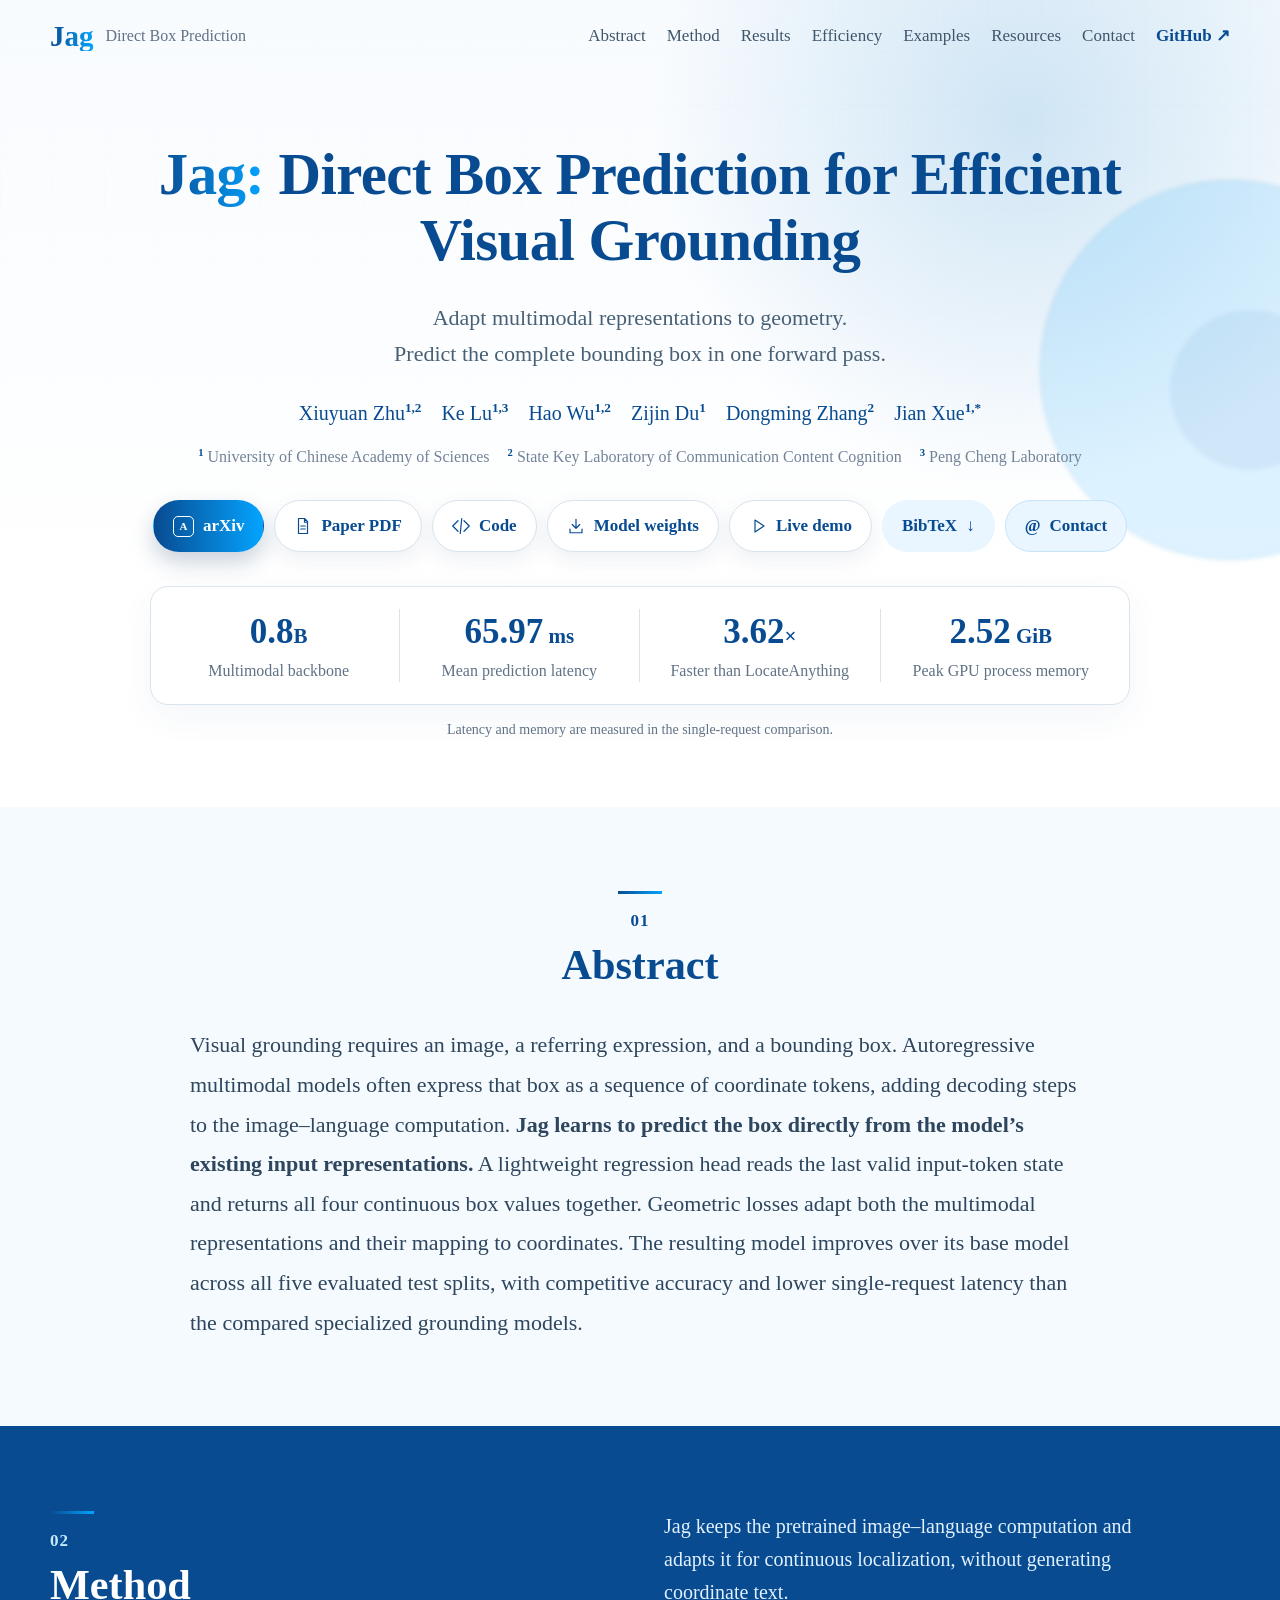
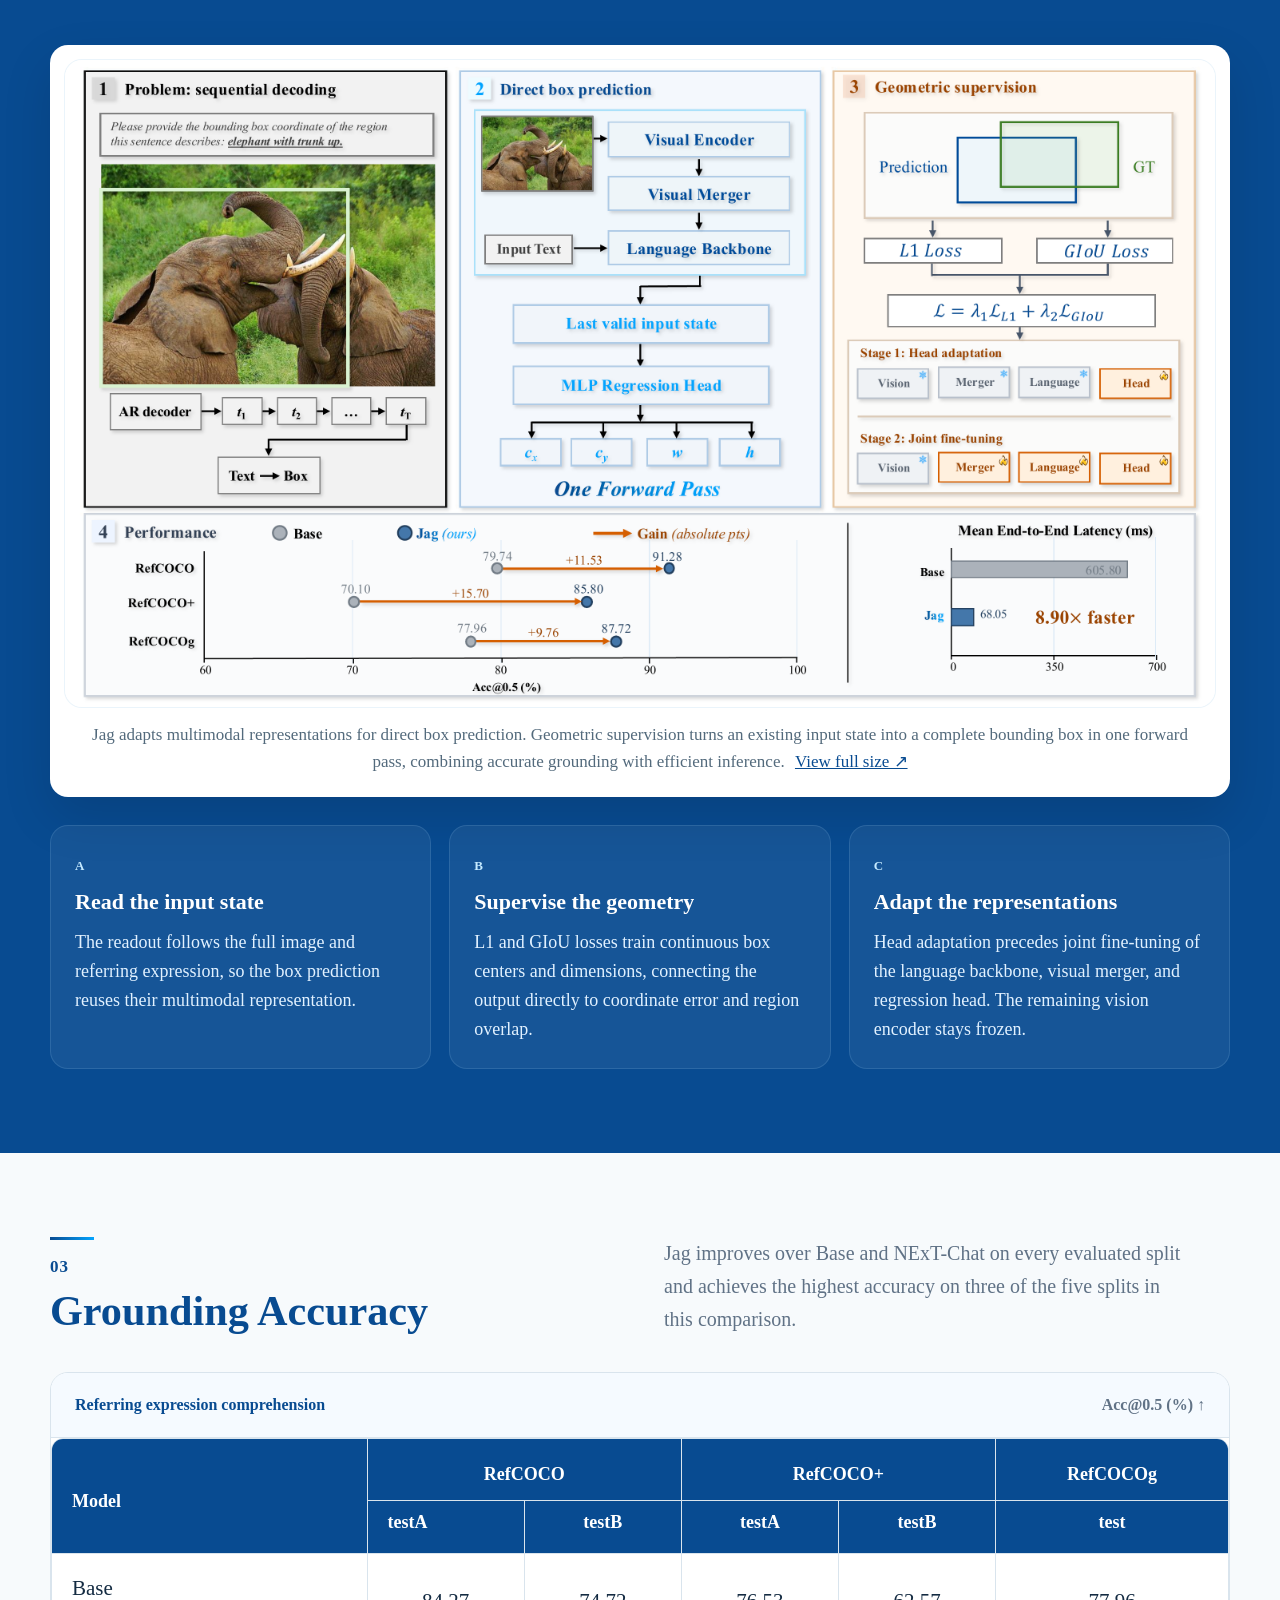
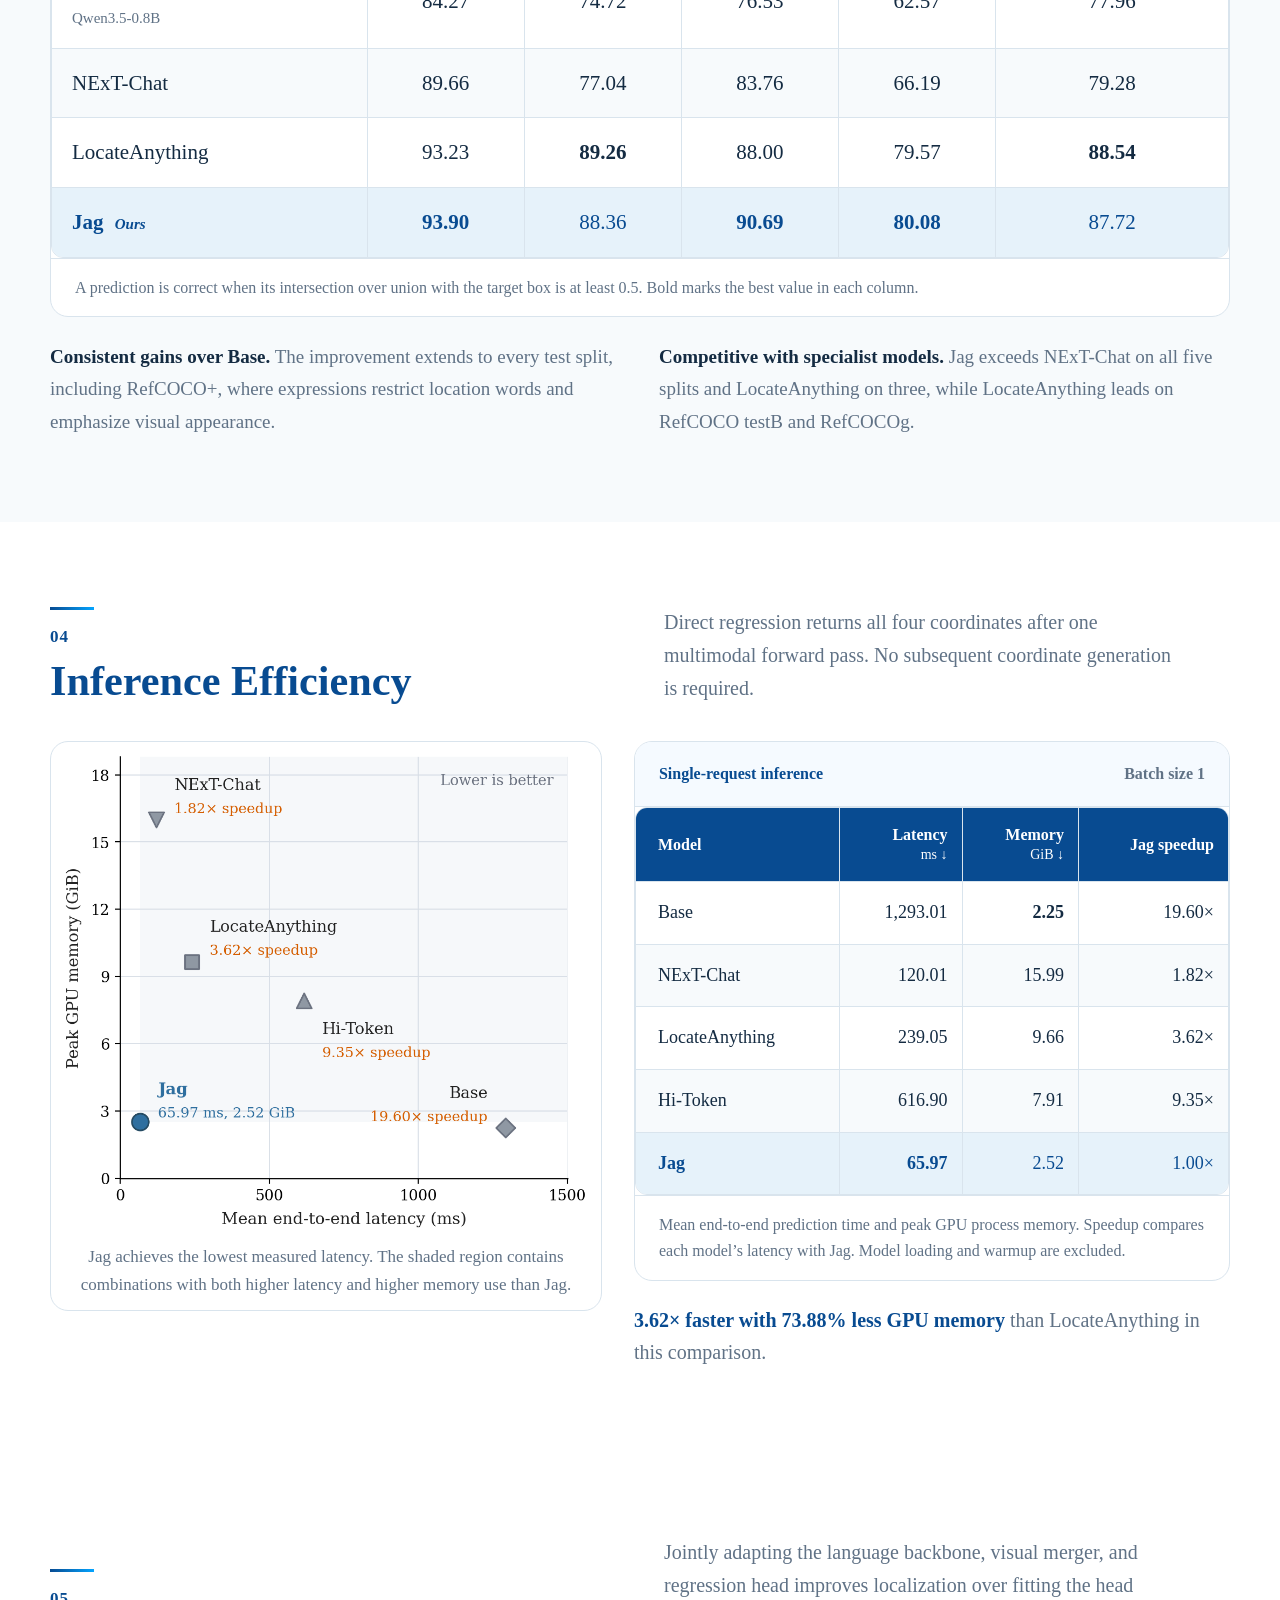
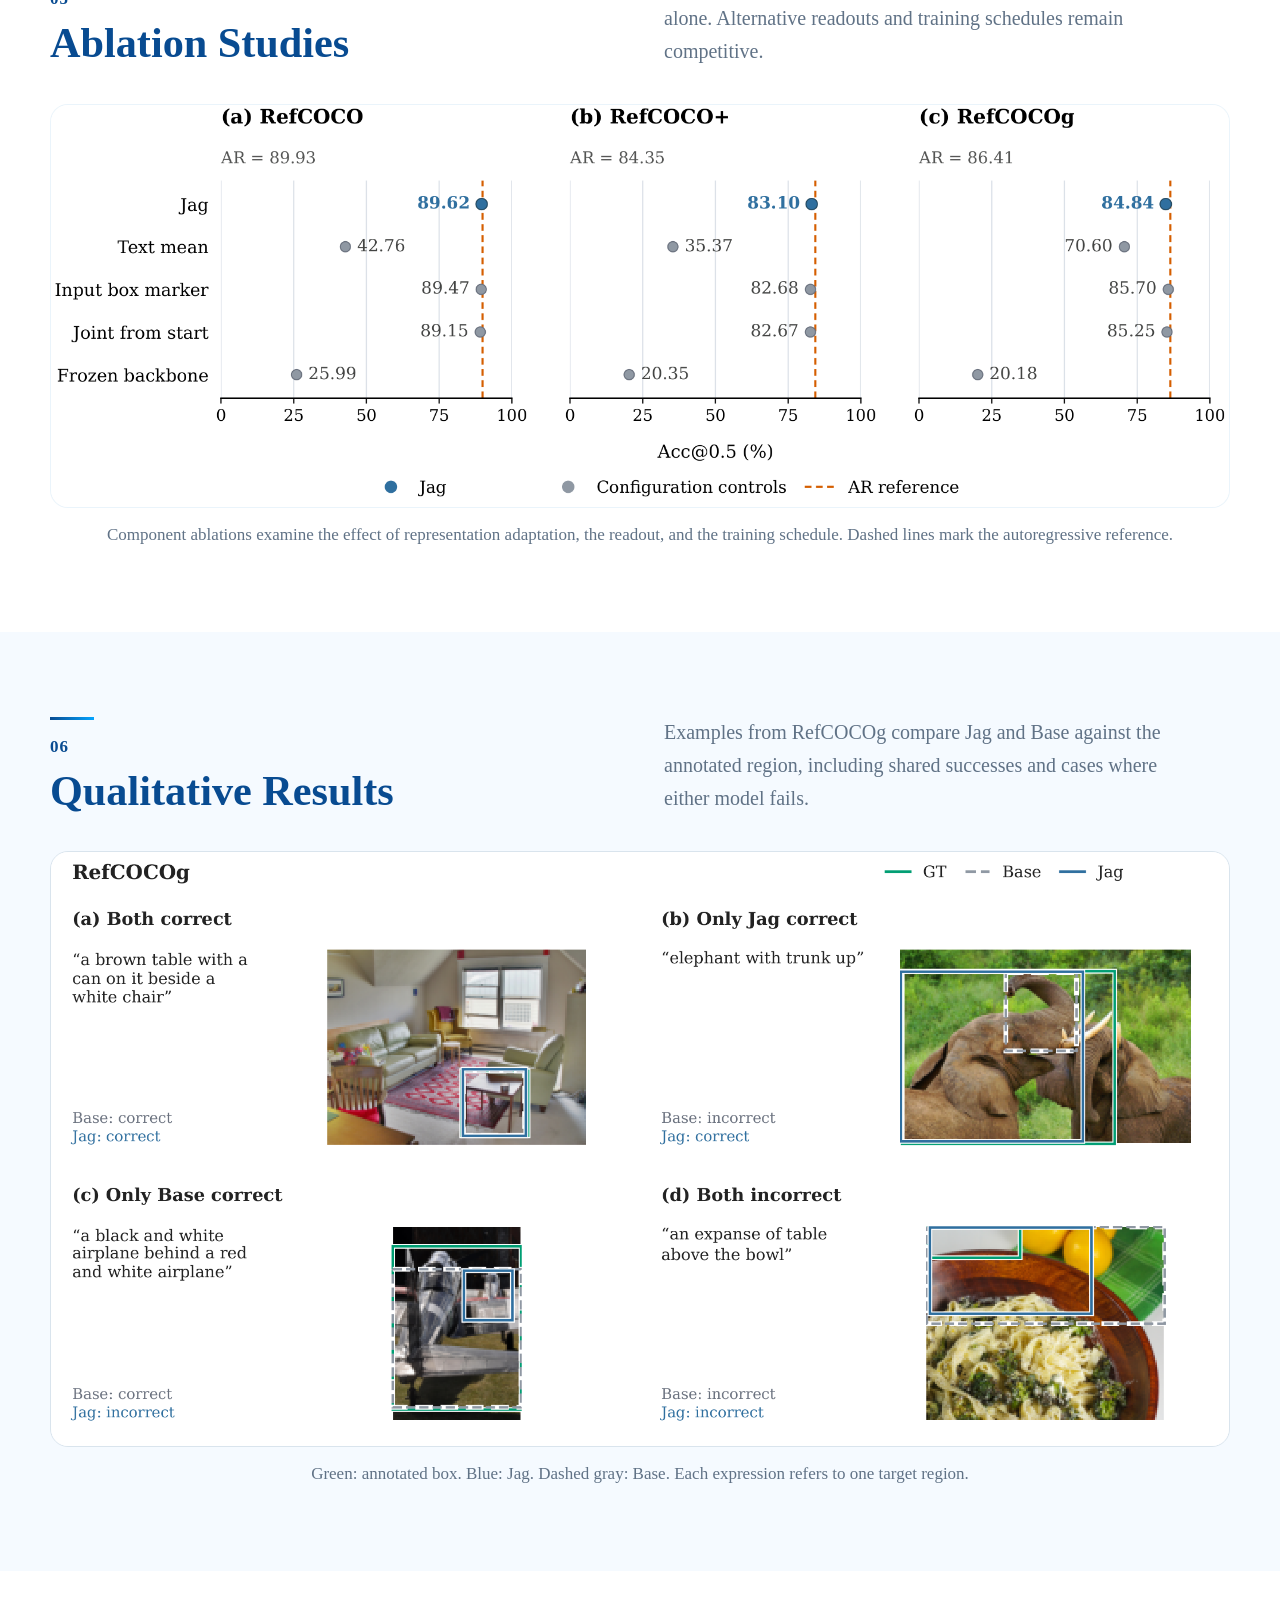
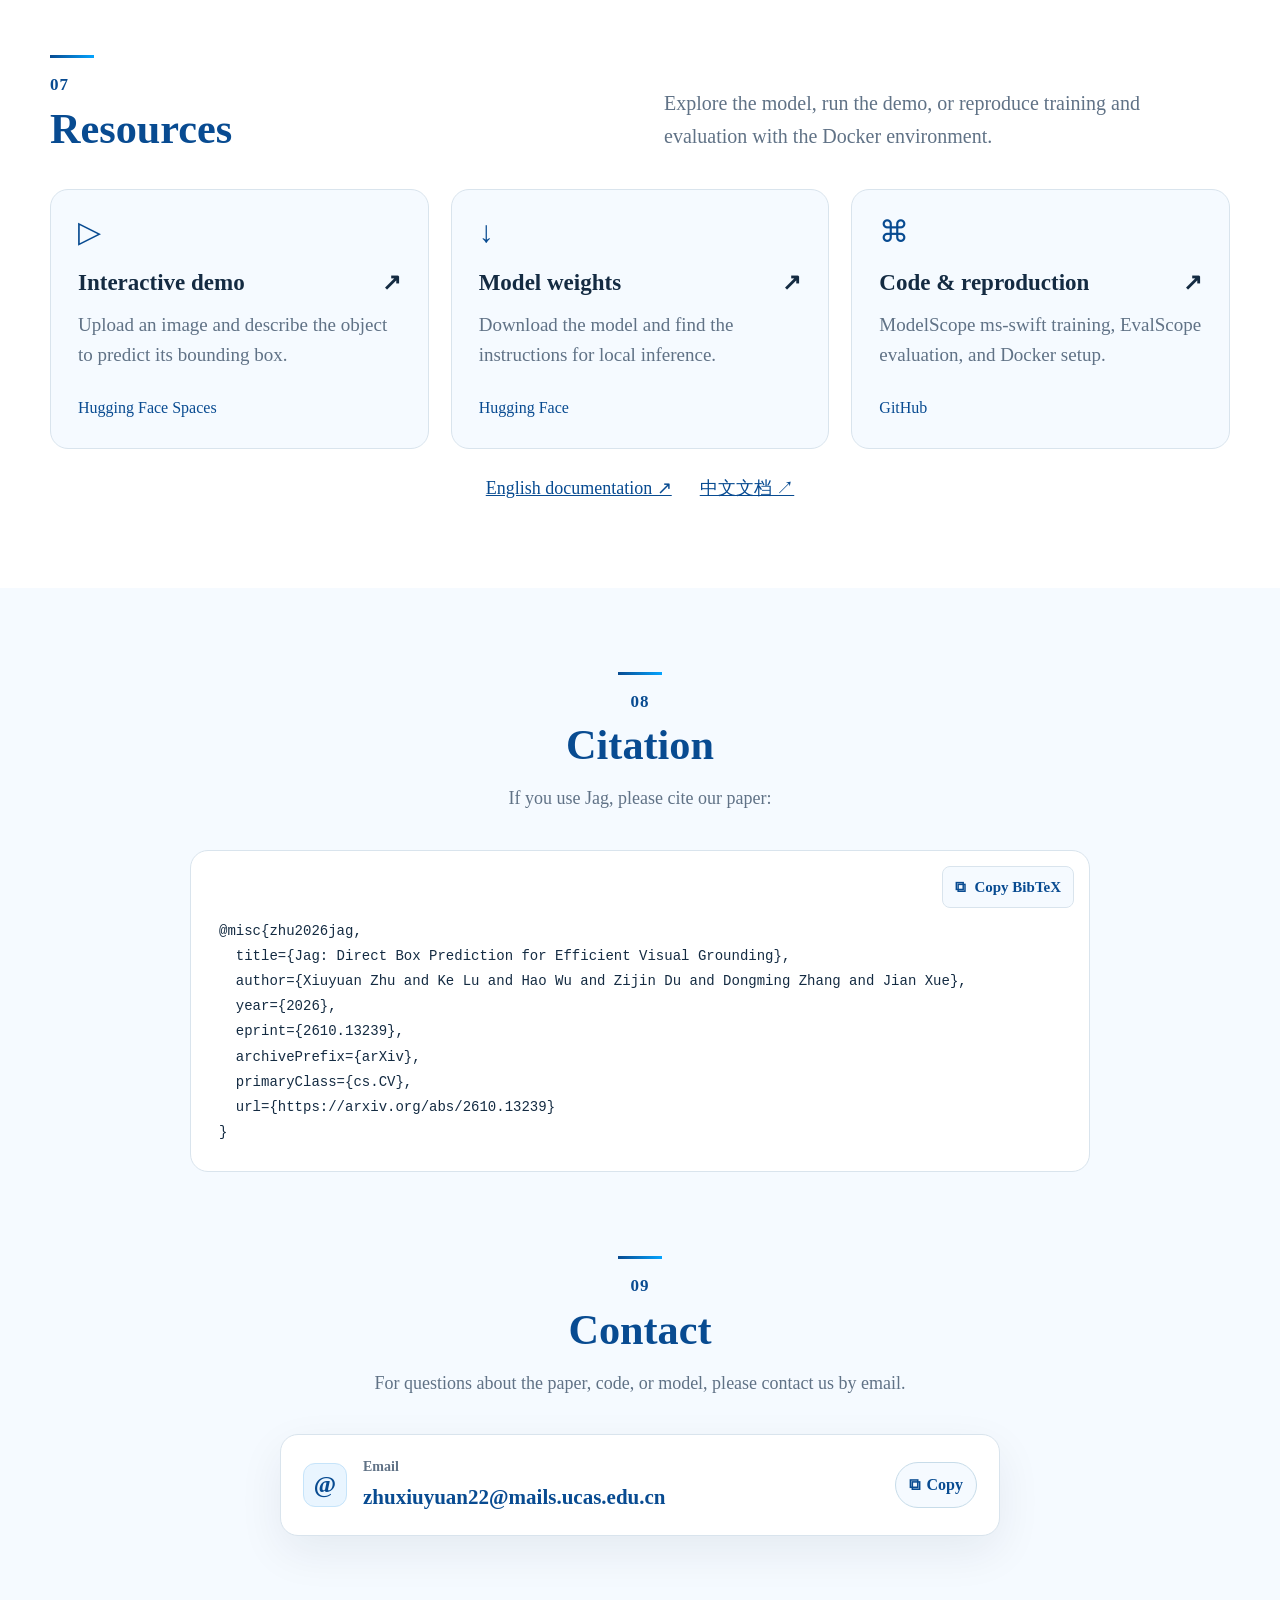
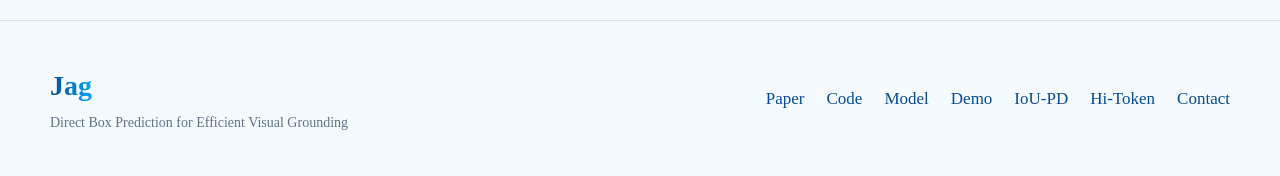
==== commit c6f83883: "update docs" ====
--- a/index.html
+++ b/index.html
@@ -16,6 +16,16 @@
   <meta name="twitter:description" content="A compact multimodal model for accurate and efficient direct box prediction.">
   <meta name="twitter:image" content="https://xyzzzh.github.io/Jag/assets/framework.png">
   <title>Jag | Direct Box Prediction for Efficient Visual Grounding</title>
+  <meta name="citation_title" content="Jag: Direct Box Prediction for Efficient Visual Grounding">
+  <meta name="citation_author" content="Xiuyuan Zhu">
+  <meta name="citation_author" content="Ke Lu">
+  <meta name="citation_author" content="Hao Wu">
+  <meta name="citation_author" content="Zijin Du">
+  <meta name="citation_author" content="Dongming Zhang">
+  <meta name="citation_author" content="Jian Xue">
+  <meta name="citation_publication_date" content="2026/10/09">
+  <meta name="citation_pdf_url" content="https://arxiv.org/pdf/2610.13239">
+  <meta name="citation_arxiv_id" content="2610.13239">
   <link rel="icon" type="image/svg+xml" href="assets/favicon.svg">
   <link rel="stylesheet" href="styles.css">
 </head>
@@ -45,7 +55,9 @@
         </div>
         <div class="affiliations"><span><sup>1</sup> University of Chinese Academy of Sciences</span><span><sup>2</sup> State Key Laboratory of Communication Content Cognition</span><span><sup>3</sup> Peng Cheng Laboratory</span></div>
         <div class="hero-actions" aria-label="Project links">
-          <a class="button button-primary" href="https://github.com/xyzzzh/Jag" target="_blank" rel="noopener"><svg aria-hidden="true" viewBox="0 0 24 24"><path d="m8 5-7 7 7 7m8-14 7 7-7 7m-3-17-2 20"/></svg>Code</a>
+          <a class="button button-primary" href="https://arxiv.org/abs/2610.13239" target="_blank" rel="noopener"><span class="button-icon" aria-hidden="true">A</span>arXiv</a>
+          <a class="button button-secondary" href="https://arxiv.org/pdf/2610.13239" target="_blank" rel="noopener"><svg aria-hidden="true" viewBox="0 0 24 24"><path d="M14 2H6v20h12V6Zm0 0v5h4M9 12h6M9 16h6"/></svg>Paper PDF</a>
+          <a class="button button-secondary" href="https://github.com/xyzzzh/Jag" target="_blank" rel="noopener"><svg aria-hidden="true" viewBox="0 0 24 24"><path d="m8 5-7 7 7 7m8-14 7 7-7 7m-3-17-2 20"/></svg>Code</a>
           <a class="button button-secondary" href="https://huggingface.co/xyzzzh/Jag" target="_blank" rel="noopener"><svg aria-hidden="true" viewBox="0 0 24 24"><path d="M12 3v12m-5-5 5 5 5-5M4 16v5h16v-5"/></svg>Model weights</a>
           <a class="button button-secondary" href="https://huggingface.co/spaces/xyzzzh/Jag" target="_blank" rel="noopener"><svg aria-hidden="true" viewBox="0 0 24 24"><path d="m8 4 12 8-12 8Z"/></svg>Live demo</a>
           <a class="button button-quiet" href="#citation">BibTeX <span aria-hidden="true">↓</span></a>
@@ -148,13 +160,15 @@
     </section>
 
     <section class="section citation-section" id="citation">
-      <div class="container narrow"><div class="section-heading centered"><span class="section-index">08</span><h2>Citation</h2><p>If you use Jag, you can cite the project:</p></div>
+      <div class="container narrow"><div class="section-heading centered"><span class="section-index">08</span><h2>Citation</h2><p>If you use Jag, please cite our paper:</p></div>
         <div class="citation-box"><button class="copy-button" type="button" data-copy="bibtex" data-copy-name="BibTeX" data-copy-button><span aria-hidden="true">⧉</span> <span data-copy-label>Copy BibTeX</span></button><pre id="bibtex"><code>@misc{zhu2026jag,
-  title  = {Jag: Direct Box Prediction for Efficient Visual Grounding},
-  author = {Zhu, Xiuyuan and Lu, Ke and Wu, Hao and Du, Zijin
-            and Zhang, Dongming and Xue, Jian},
-  year   = {2026},
-  url    = {https://github.com/xyzzzh/Jag}
+  title={Jag: Direct Box Prediction for Efficient Visual Grounding},
+  author={Xiuyuan Zhu and Ke Lu and Hao Wu and Zijin Du and Dongming Zhang and Jian Xue},
+  year={2026},
+  eprint={2610.13239},
+  archivePrefix={arXiv},
+  primaryClass={cs.CV},
+  url={https://arxiv.org/abs/2610.13239}
 }</code></pre><span class="copy-status sr-only" role="status" aria-live="polite"></span></div>
       </div>
     </section>
@@ -170,7 +184,7 @@
       </div>
     </section>
   </main>
-  <footer class="site-footer"><div class="container footer-inner"><div><a class="footer-brand" href="#top">Jag</a><p>Direct Box Prediction for Efficient Visual Grounding</p></div><div class="footer-links"><a href="https://github.com/xyzzzh/Jag" target="_blank" rel="noopener">Code</a><a href="https://huggingface.co/xyzzzh/Jag" target="_blank" rel="noopener">Model</a><a href="https://huggingface.co/spaces/xyzzzh/Jag" target="_blank" rel="noopener">Demo</a><a href="https://xyzzzh.github.io/IoU-PD/" target="_blank" rel="noopener">IoU-PD</a><a href="https://xyzzzh.github.io/Hi-Token/" target="_blank" rel="noopener">Hi-Token</a><a href="#contact">Contact</a></div></div></footer>
+  <footer class="site-footer"><div class="container footer-inner"><div><a class="footer-brand" href="#top">Jag</a><p>Direct Box Prediction for Efficient Visual Grounding</p></div><div class="footer-links"><a href="https://arxiv.org/abs/2610.13239" target="_blank" rel="noopener">Paper</a><a href="https://github.com/xyzzzh/Jag" target="_blank" rel="noopener">Code</a><a href="https://huggingface.co/xyzzzh/Jag" target="_blank" rel="noopener">Model</a><a href="https://huggingface.co/spaces/xyzzzh/Jag" target="_blank" rel="noopener">Demo</a><a href="https://xyzzzh.github.io/IoU-PD/" target="_blank" rel="noopener">IoU-PD</a><a href="https://xyzzzh.github.io/Hi-Token/" target="_blank" rel="noopener">Hi-Token</a><a href="#contact">Contact</a></div></div></footer>
   <script src="script.js"></script>
 </body>
 </html>
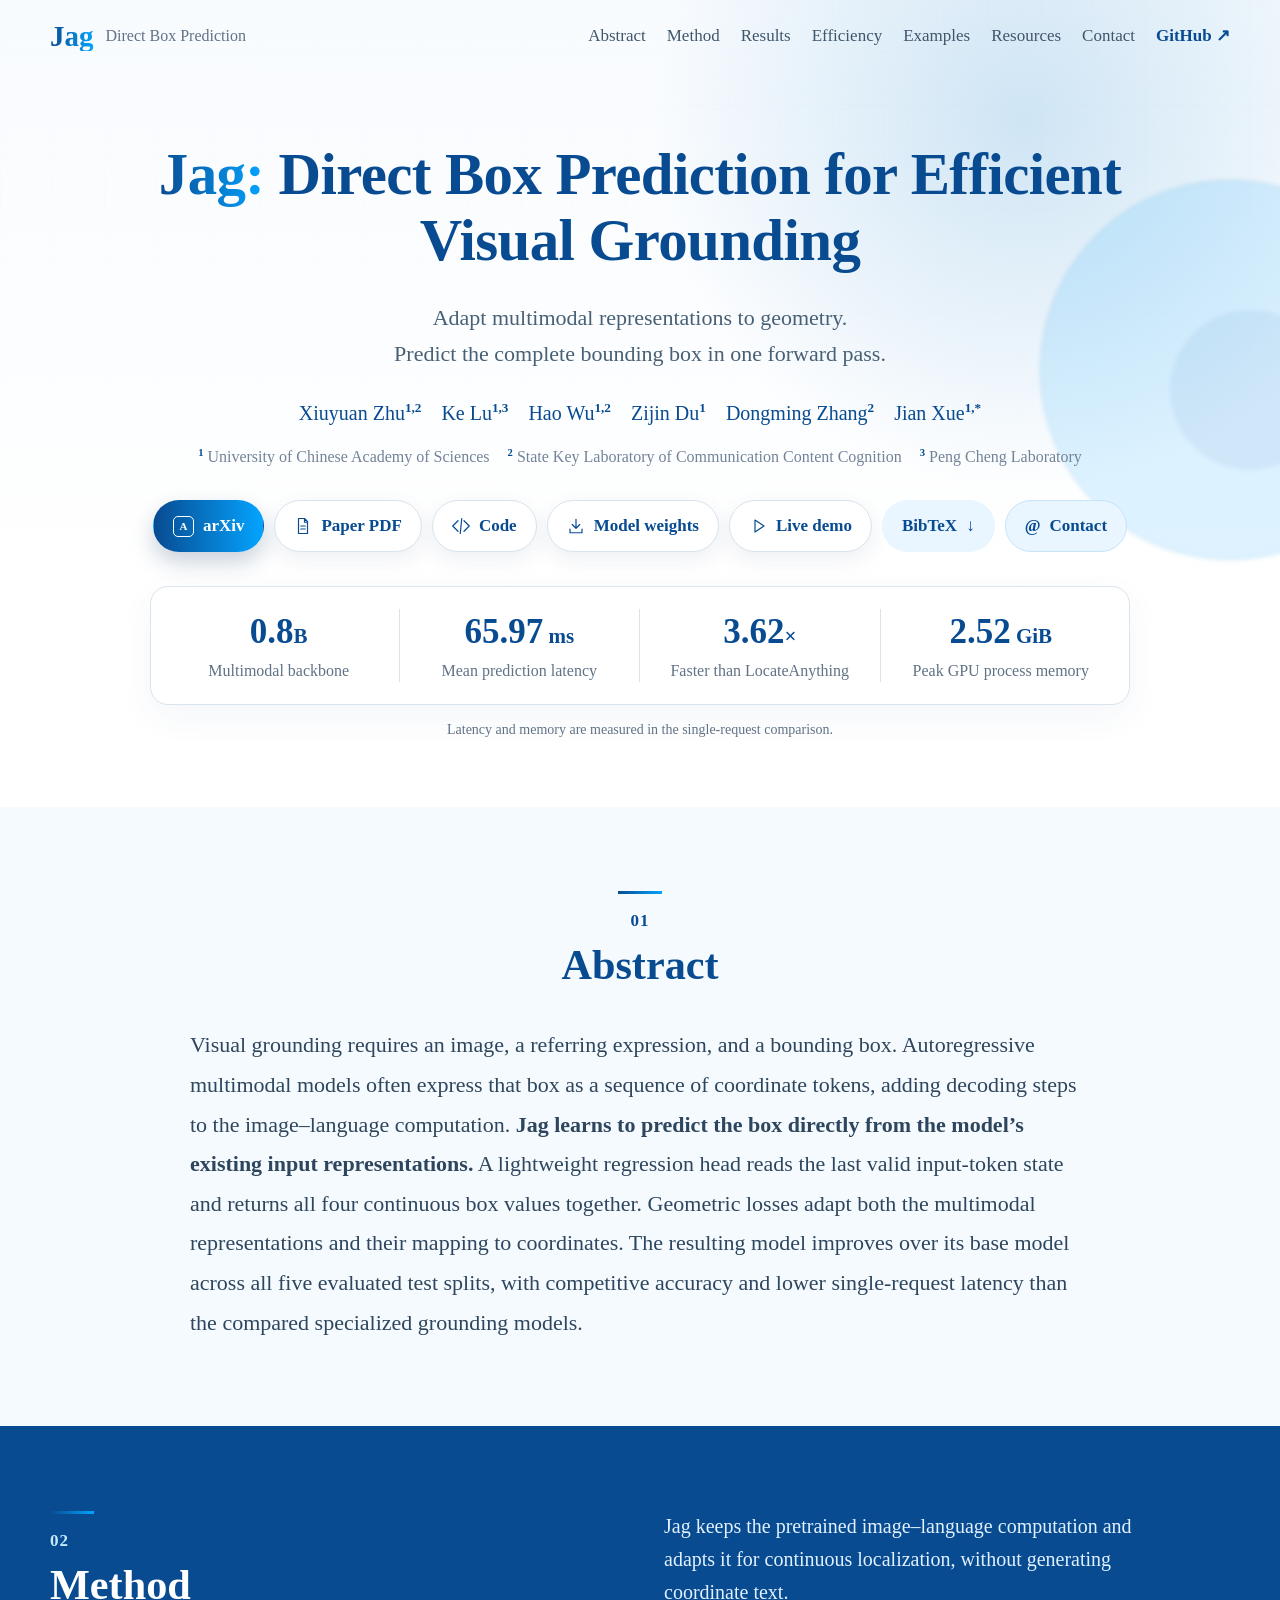
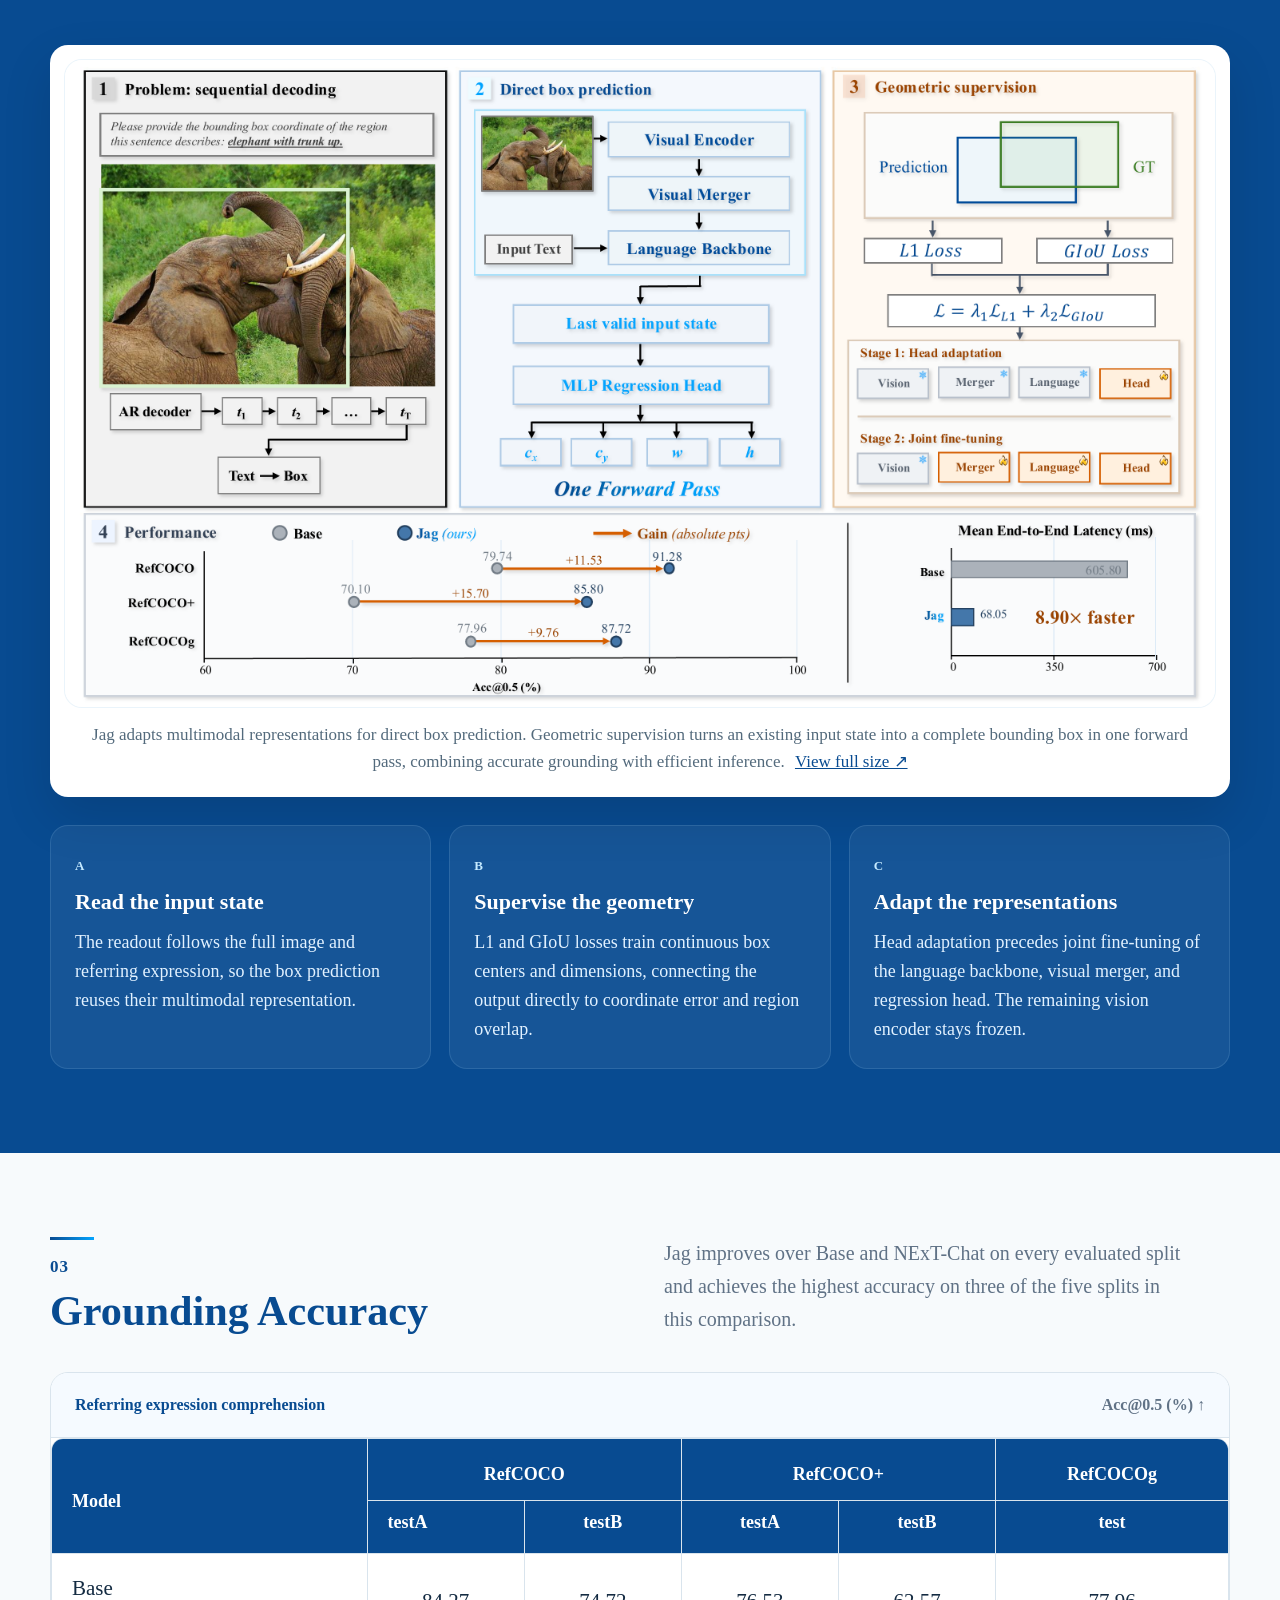
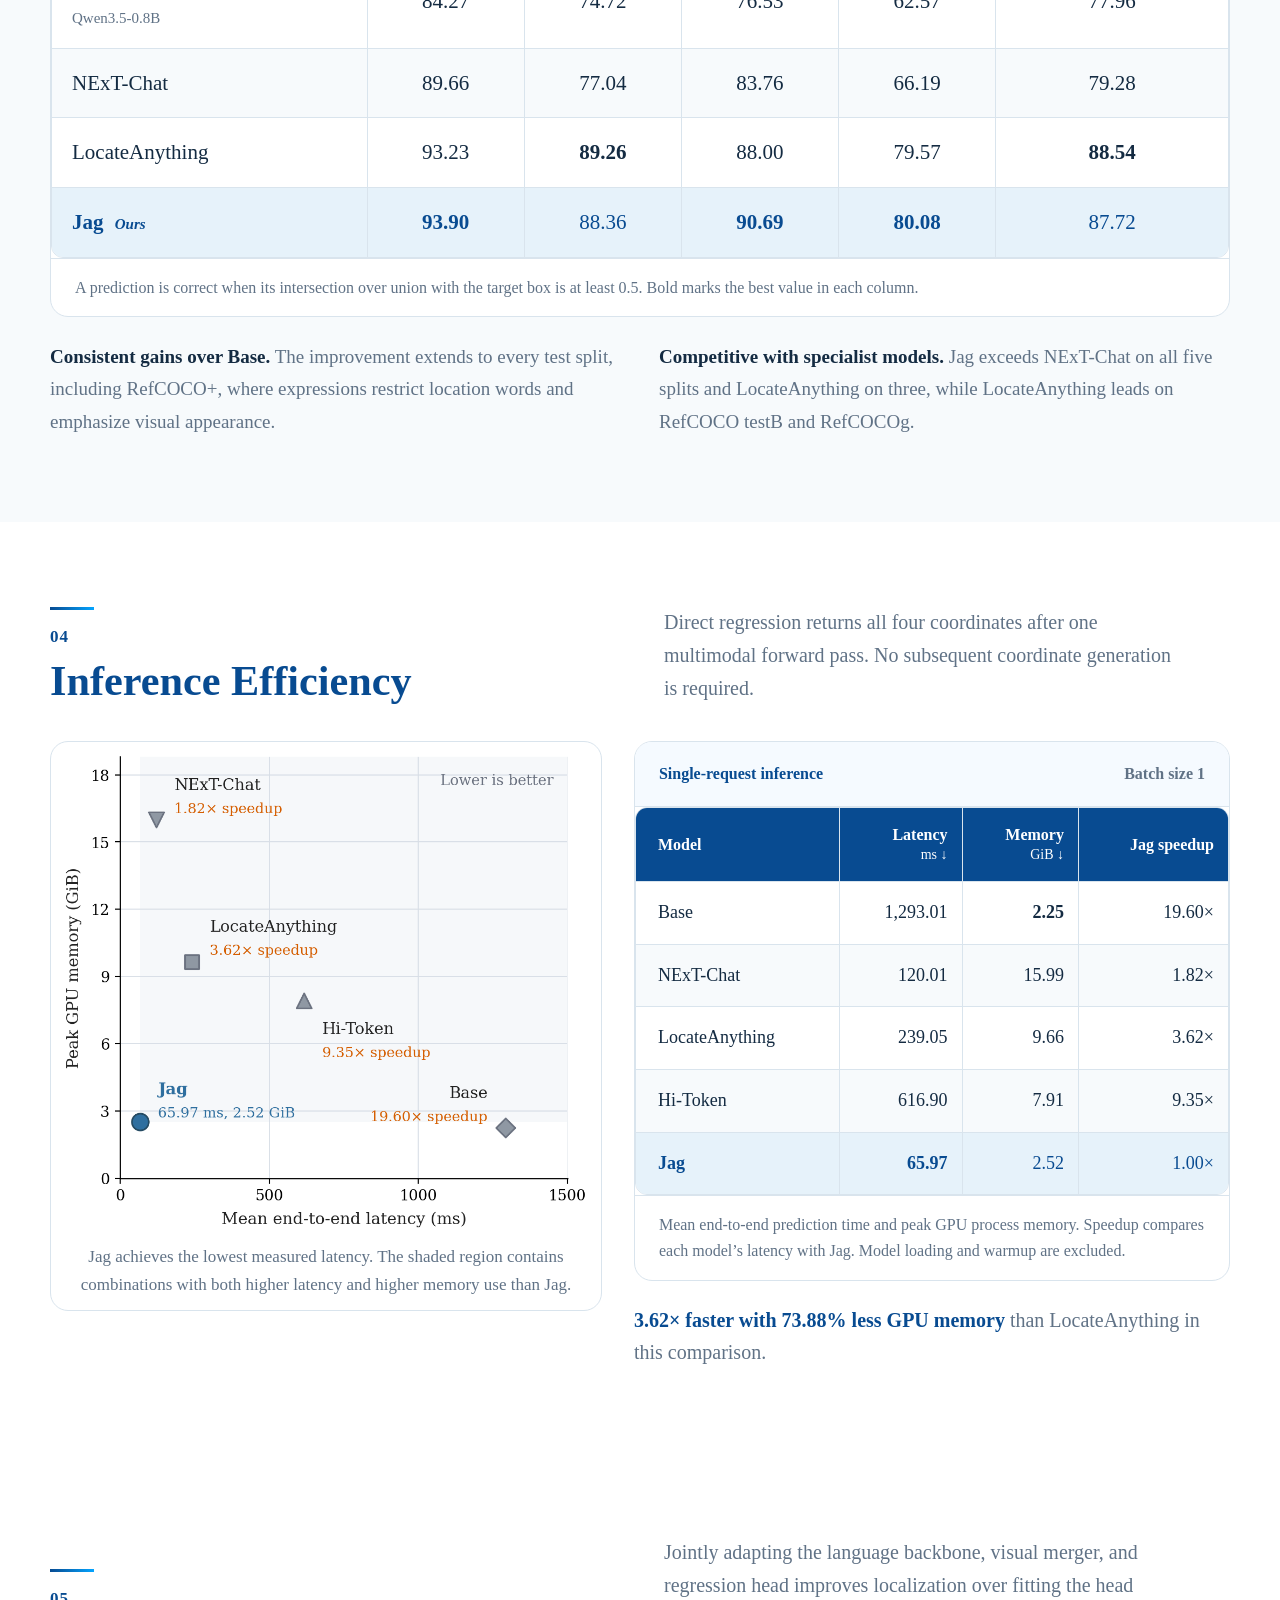
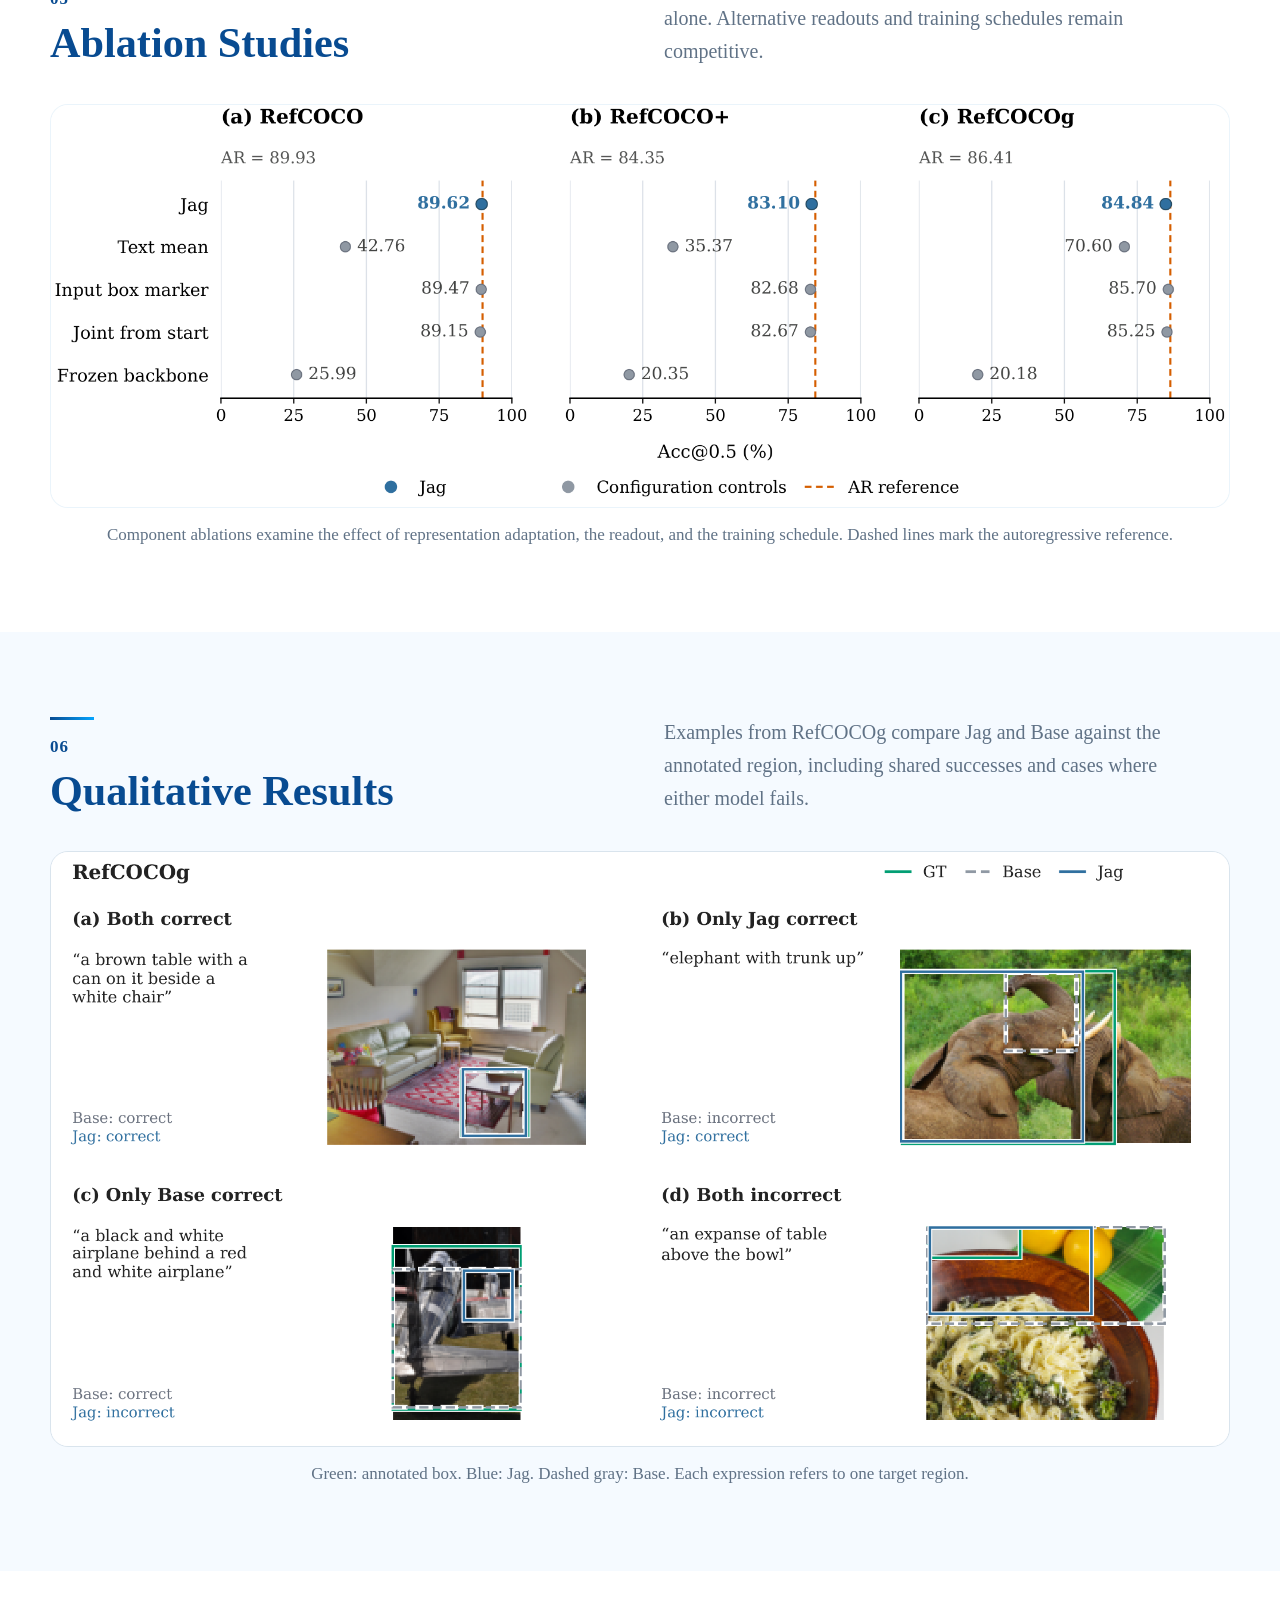
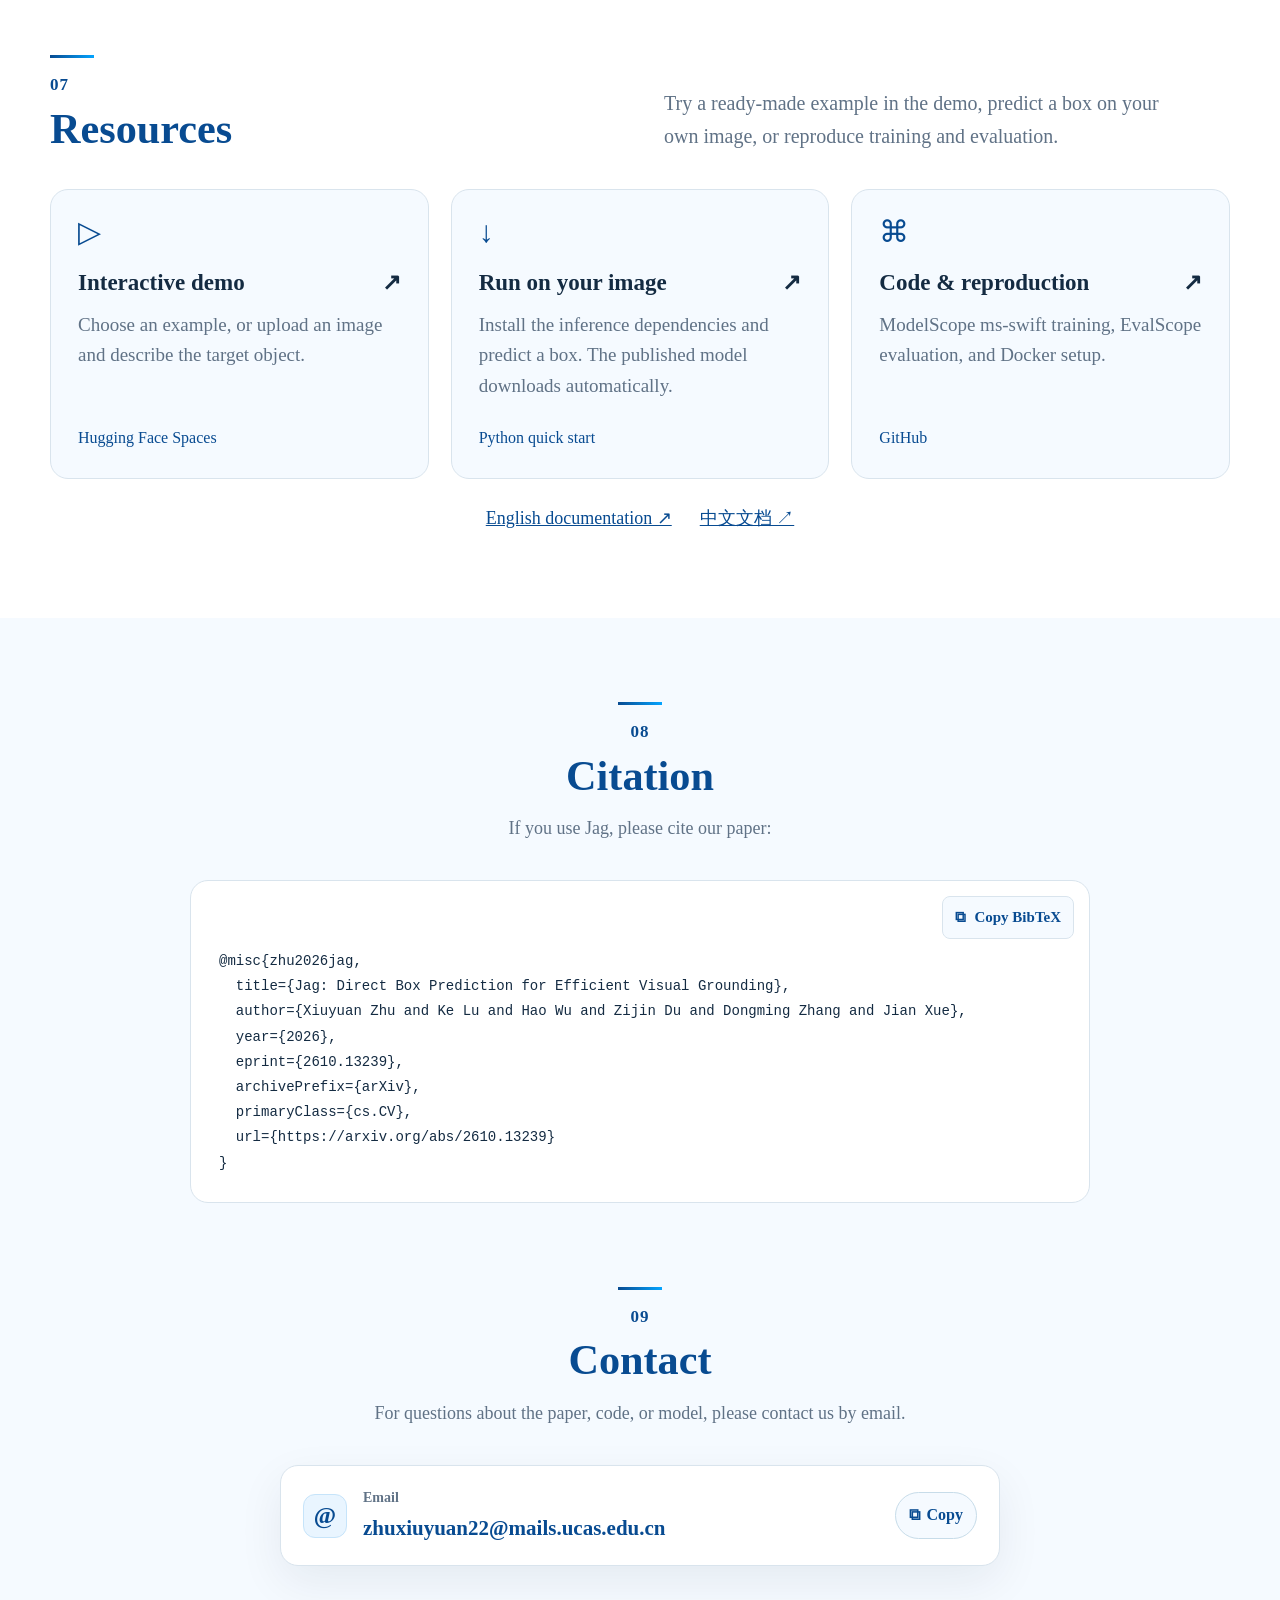
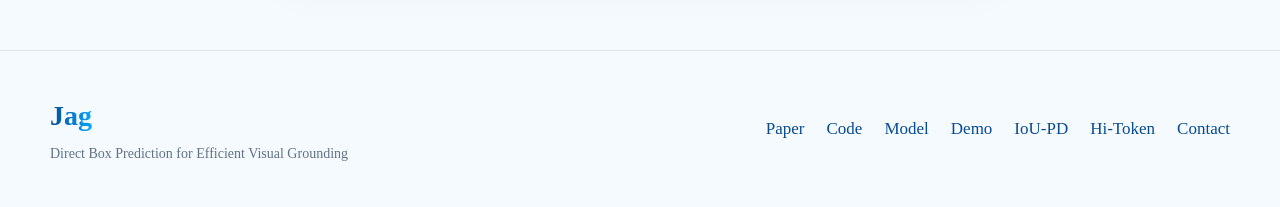
==== commit 7909b5b8: "update docs" ====
--- a/index.html
+++ b/index.html
@@ -149,11 +149,11 @@
 
     <section class="section resources-section" id="resources">
       <div class="container">
-        <div class="section-heading split-heading"><div><span class="section-index">07</span><h2>Resources</h2></div><p>Explore the model, run the demo, or reproduce training and evaluation with the Docker environment.</p></div>
+        <div class="section-heading split-heading"><div><span class="section-index">07</span><h2>Resources</h2></div><p>Try a ready-made example in the demo, predict a box on your own image, or reproduce training and evaluation.</p></div>
         <div class="resource-grid">
-          <a class="resource-card" href="https://huggingface.co/spaces/xyzzzh/Jag" target="_blank" rel="noopener"><span class="resource-symbol" aria-hidden="true">▷</span><h3>Interactive demo <span aria-hidden="true">↗</span></h3><p>Upload an image and describe the object to predict its bounding box.</p><small>Hugging Face Spaces</small></a>
-          <a class="resource-card" href="https://huggingface.co/xyzzzh/Jag" target="_blank" rel="noopener"><span class="resource-symbol" aria-hidden="true">↓</span><h3>Model weights <span aria-hidden="true">↗</span></h3><p>Download the model and find the instructions for local inference.</p><small>Hugging Face</small></a>
-          <a class="resource-card" href="https://github.com/xyzzzh/Jag#quick-start" target="_blank" rel="noopener"><span class="resource-symbol" aria-hidden="true">⌘</span><h3>Code &amp; reproduction <span aria-hidden="true">↗</span></h3><p>ModelScope ms-swift training, EvalScope evaluation, and Docker setup.</p><small>GitHub</small></a>
+          <a class="resource-card" href="https://huggingface.co/spaces/xyzzzh/Jag" target="_blank" rel="noopener"><span class="resource-symbol" aria-hidden="true">▷</span><h3>Interactive demo <span aria-hidden="true">↗</span></h3><p>Choose an example, or upload an image and describe the target object.</p><small>Hugging Face Spaces</small></a>
+          <a class="resource-card" href="https://github.com/xyzzzh/Jag#quick-start" target="_blank" rel="noopener"><span class="resource-symbol" aria-hidden="true">↓</span><h3>Run on your image <span aria-hidden="true">↗</span></h3><p>Install the inference dependencies and predict a box. The published model downloads automatically.</p><small>Python quick start</small></a>
+          <a class="resource-card" href="https://github.com/xyzzzh/Jag#training-and-evaluation" target="_blank" rel="noopener"><span class="resource-symbol" aria-hidden="true">⌘</span><h3>Code &amp; reproduction <span aria-hidden="true">↗</span></h3><p>ModelScope ms-swift training, EvalScope evaluation, and Docker setup.</p><small>GitHub</small></a>
         </div>
         <p class="documentation-links"><a href="https://github.com/xyzzzh/Jag/blob/main/README.md" target="_blank" rel="noopener">English documentation ↗</a><a href="https://github.com/xyzzzh/Jag/blob/main/README_zh.md" lang="zh-CN" target="_blank" rel="noopener">中文文档 ↗</a></p>
       </div>
